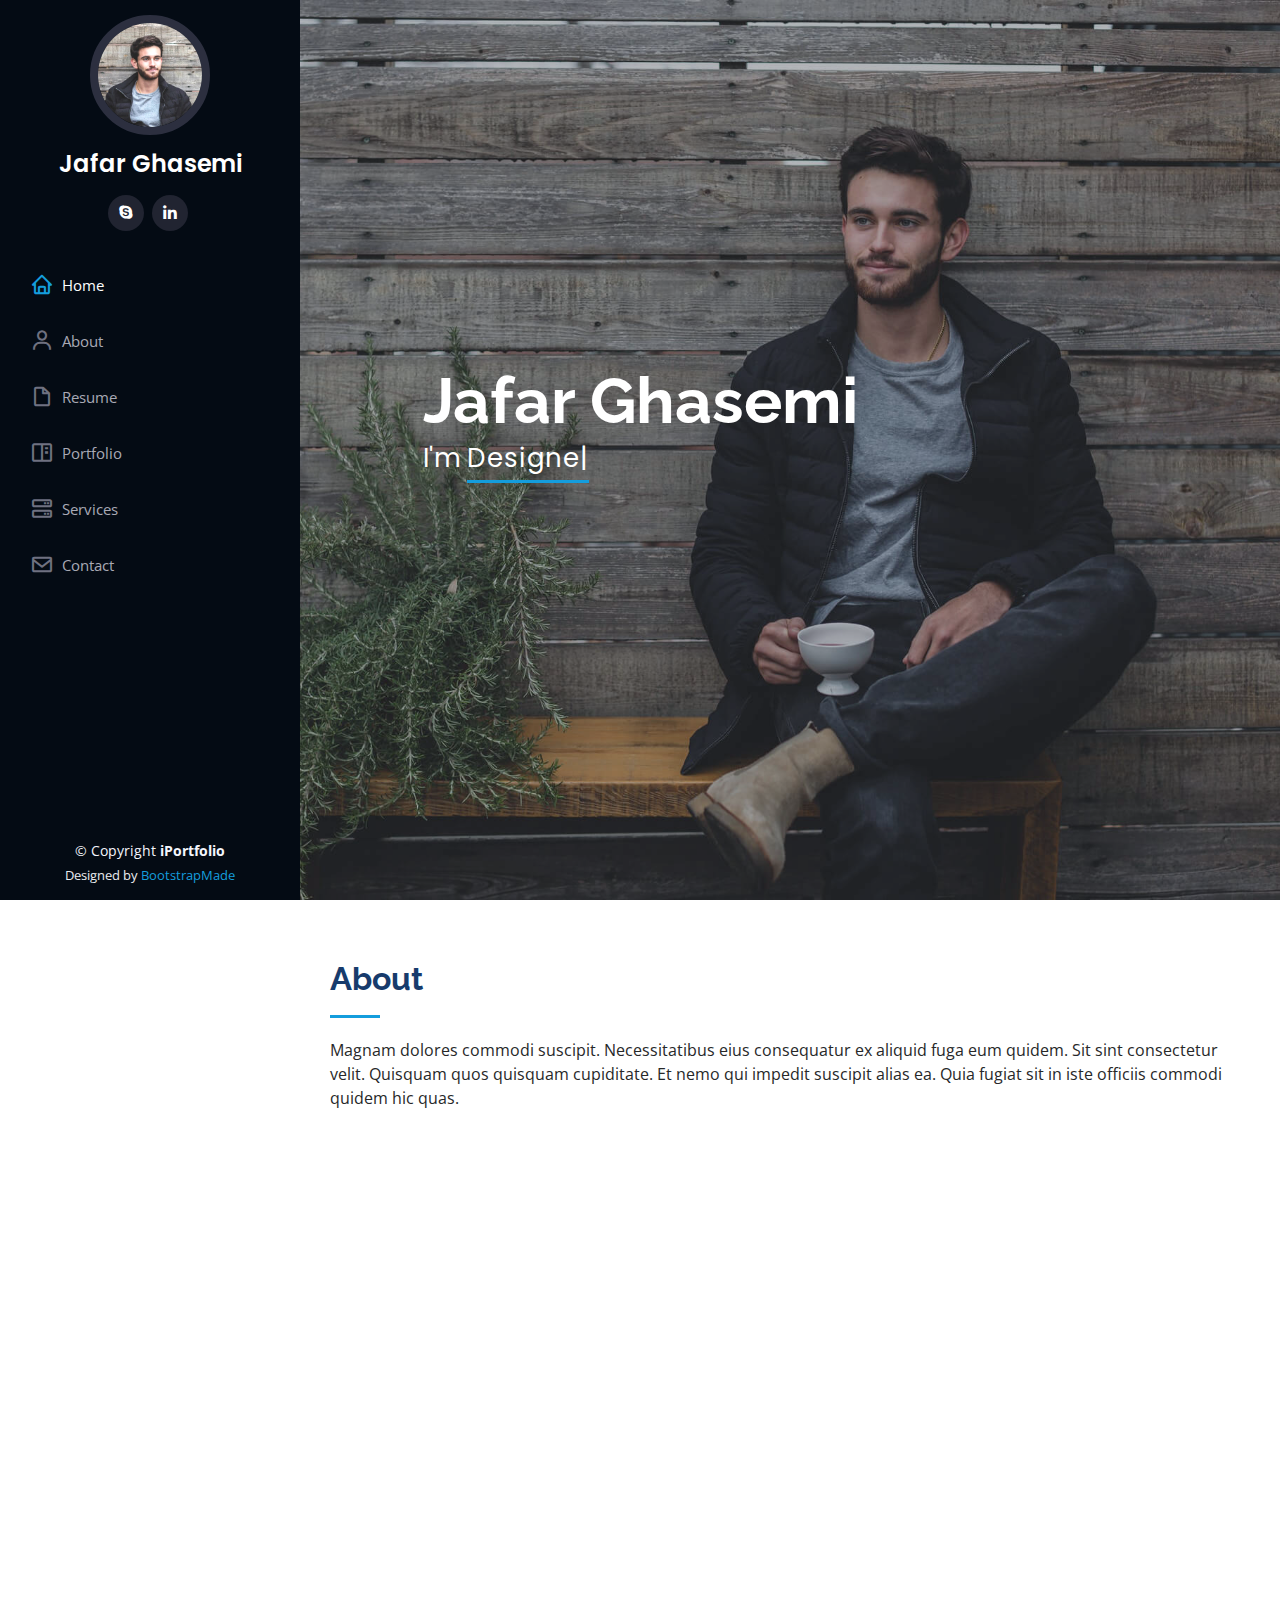
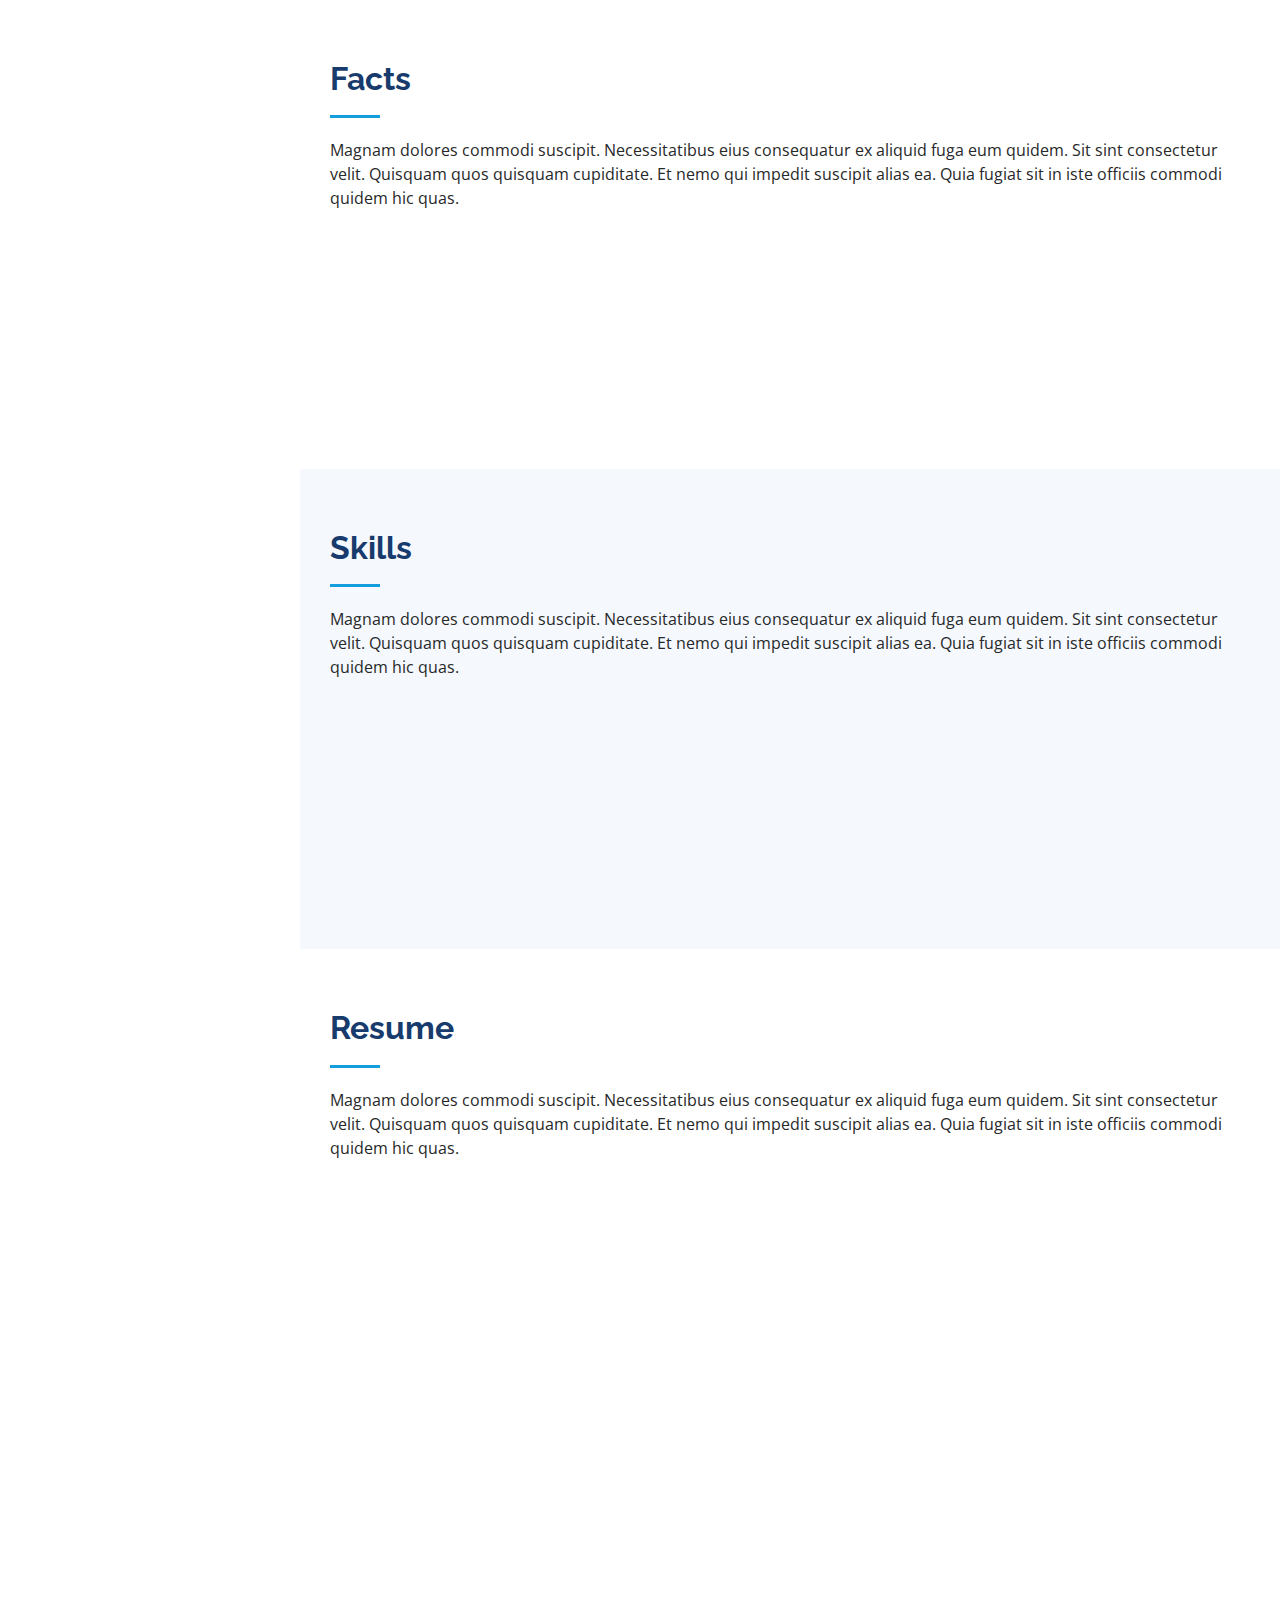
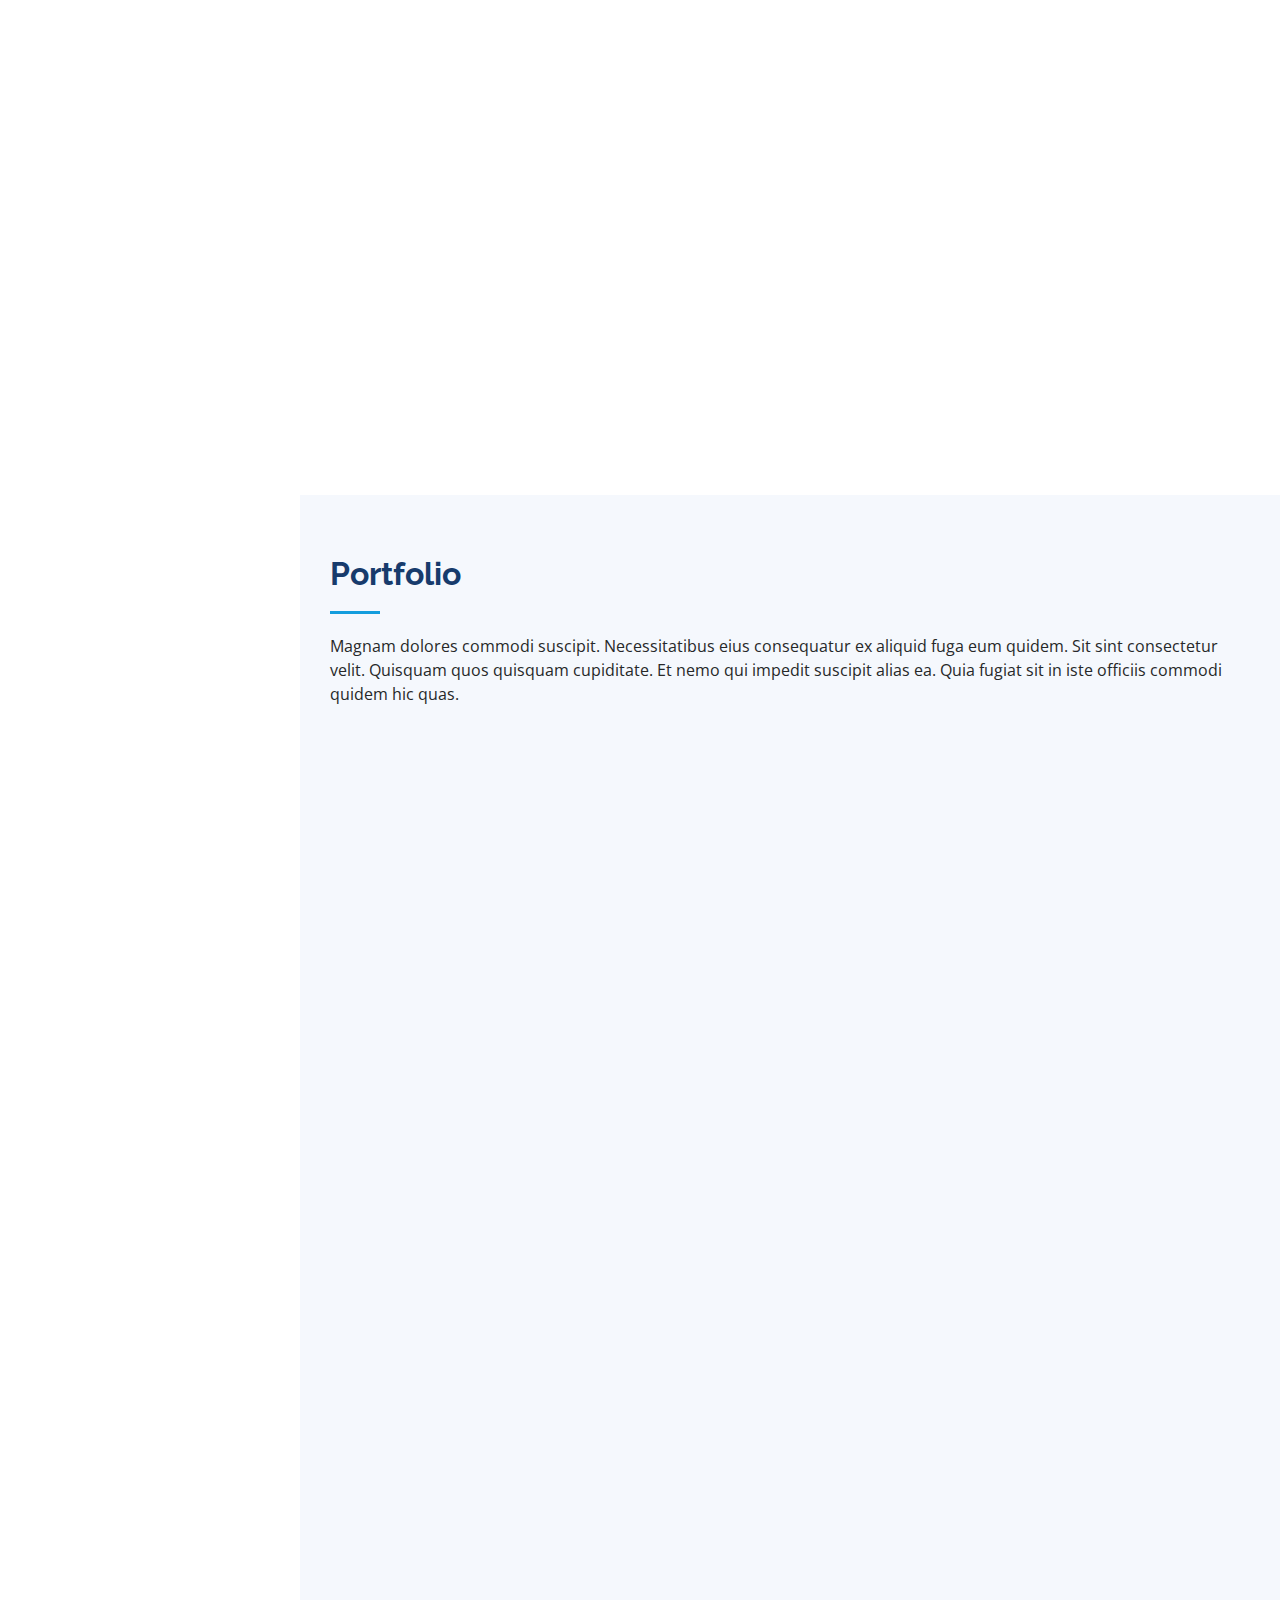
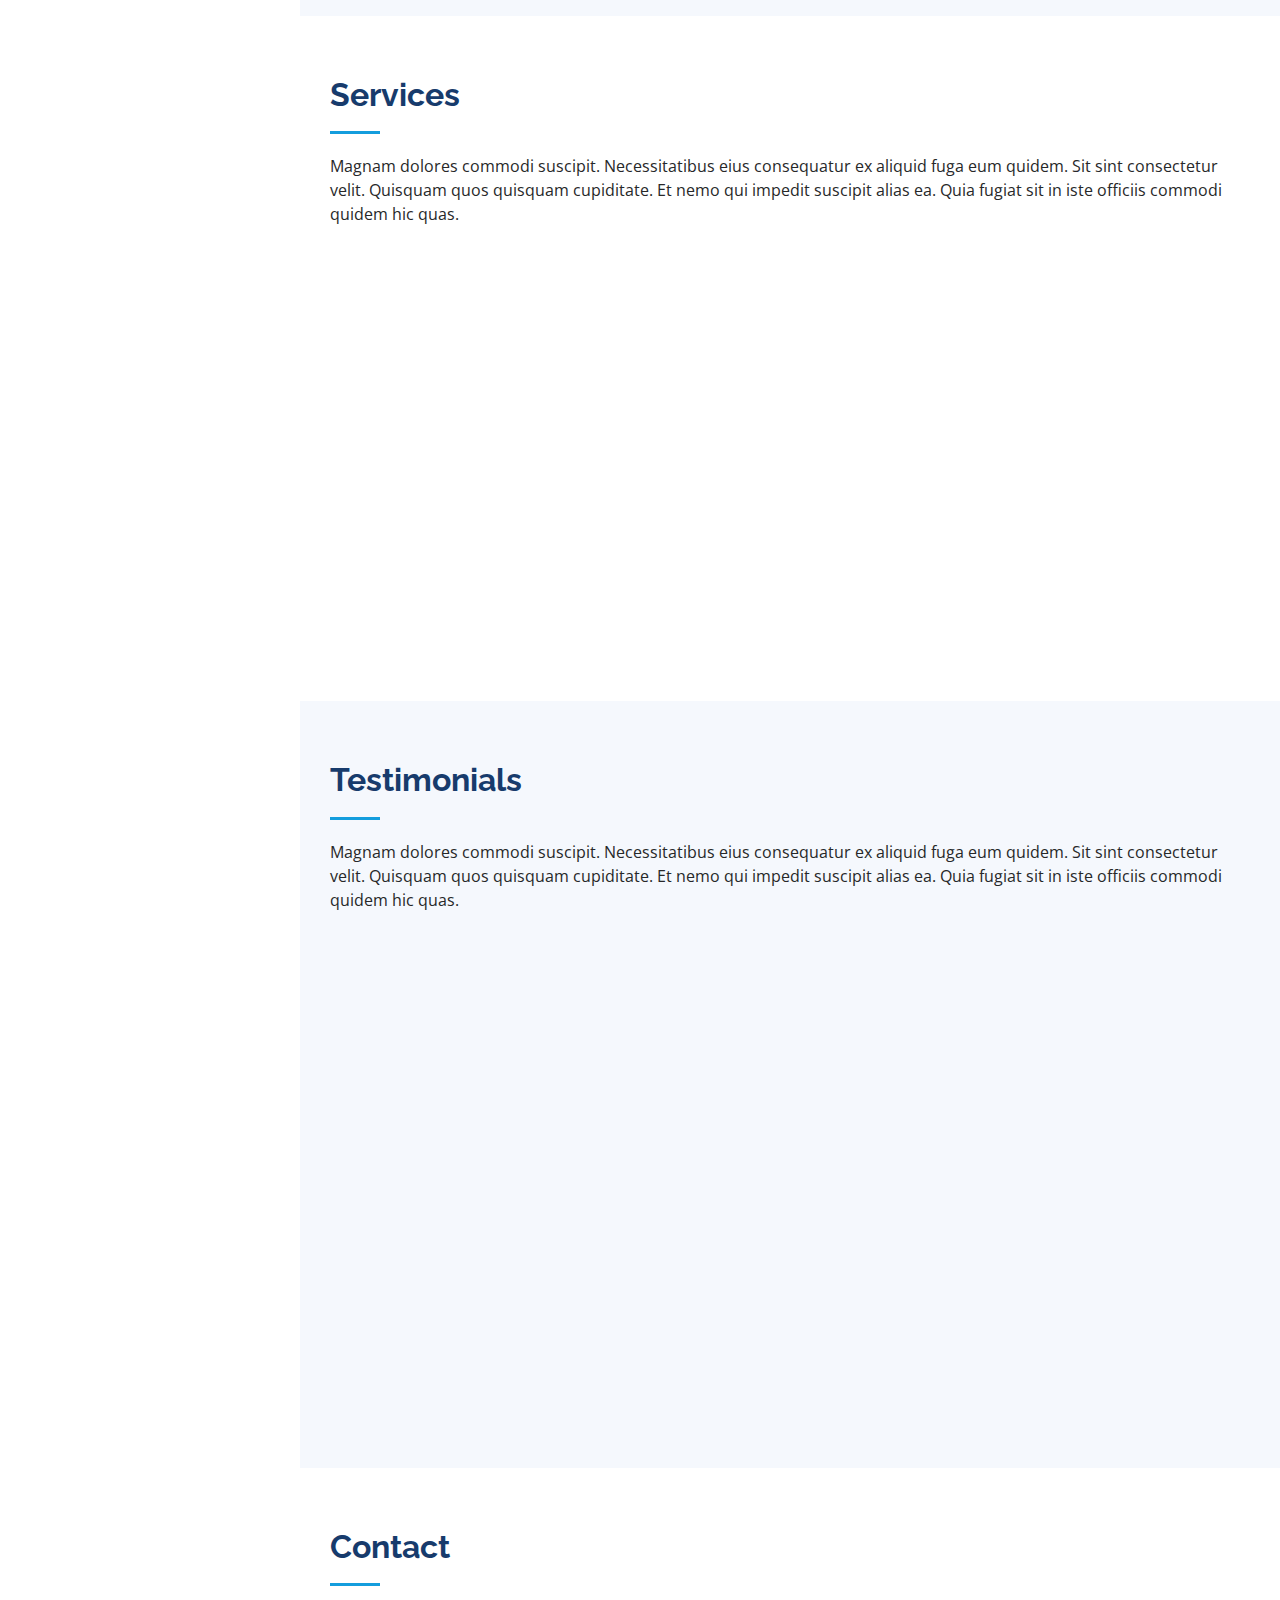
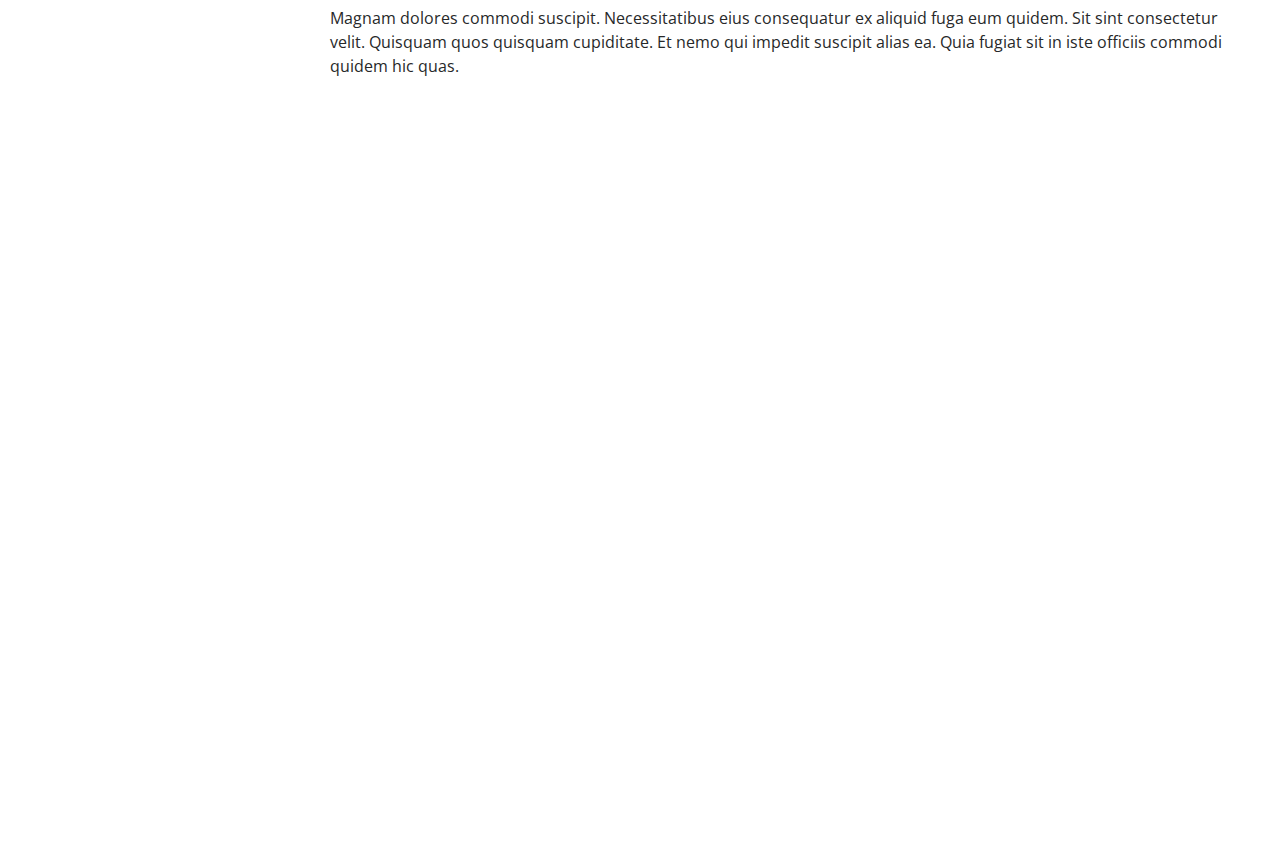
==== index.html @ 6551dae6 "change titles" ====
<!DOCTYPE html>
<html lang="en">

<head>
  <meta charset="utf-8">
  <meta content="width=device-width, initial-scale=1.0" name="viewport">

  <title>Jafar Ghasemi</title>
  <meta content="" name="description">
  <meta content="" name="keywords">

  <!-- Favicons -->
  <link href="assets/img/favicon.png" rel="icon">
  <link href="assets/img/apple-touch-icon.png" rel="apple-touch-icon">

  <!-- Google Fonts -->
  <link href="https://fonts.googleapis.com/css?family=Open+Sans:300,300i,400,400i,600,600i,700,700i|Raleway:300,300i,400,400i,500,500i,600,600i,700,700i|Poppins:300,300i,400,400i,500,500i,600,600i,700,700i" rel="stylesheet">

  <!-- Vendor CSS Files -->
  <link href="assets/vendor/aos/aos.css" rel="stylesheet">
  <link href="assets/vendor/bootstrap/css/bootstrap.min.css" rel="stylesheet">
  <link href="assets/vendor/bootstrap-icons/bootstrap-icons.css" rel="stylesheet">
  <link href="assets/vendor/boxicons/css/boxicons.min.css" rel="stylesheet">
  <link href="assets/vendor/glightbox/css/glightbox.min.css" rel="stylesheet">
  <link href="assets/vendor/swiper/swiper-bundle.min.css" rel="stylesheet">

  <!-- Template Main CSS File -->
  <link href="assets/css/style.css" rel="stylesheet">

  <!-- =======================================================
  * Template Name: iPortfolio
  * Updated: Jul 27 2023 with Bootstrap v5.3.1
  * Template URL: https://bootstrapmade.com/iportfolio-bootstrap-portfolio-websites-template/
  * Author: BootstrapMade.com
  * License: https://bootstrapmade.com/license/
  ======================================================== -->
</head>

<body>

  <!-- ======= Mobile nav toggle button ======= -->
  <i class="bi bi-list mobile-nav-toggle d-xl-none"></i>

  <!-- ======= Header ======= -->
  <header id="header">
    <div class="d-flex flex-column">

      <div class="profile">
        <img src="assets/img/profile-img.jpg" alt="" class="img-fluid rounded-circle">
        <h1 class="text-light"><a href="index.html">Jafar Ghasemi</a></h1>
        <div class="social-links mt-3 text-center">
          <!-- <a href="#" class="twitter"><i class="bx bxl-twitter"></i></a>
          <a href="#" class="facebook"><i class="bx bxl-facebook"></i></a>
          <a href="#" class="instagram"><i class="bx bxl-instagram"></i></a> -->
          <a href="#" class="google-plus"><i class="bx bxl-skype"></i></a>
          <a href="https://www.linkedin.com/in/jafar-ghasemi-ir/" class="linkedin"><i class="bx bxl-linkedin"></i></a>
        </div>
      </div>

      <nav id="navbar" class="nav-menu navbar">
        <ul>
          <li><a href="#hero" class="nav-link scrollto active"><i class="bx bx-home"></i> <span>Home</span></a></li>
          <li><a href="#about" class="nav-link scrollto"><i class="bx bx-user"></i> <span>About</span></a></li>
          <li><a href="#resume" class="nav-link scrollto"><i class="bx bx-file-blank"></i> <span>Resume</span></a></li>
          <li><a href="#portfolio" class="nav-link scrollto"><i class="bx bx-book-content"></i> <span>Portfolio</span></a></li>
          <li><a href="#services" class="nav-link scrollto"><i class="bx bx-server"></i> <span>Services</span></a></li>
          <li><a href="#contact" class="nav-link scrollto"><i class="bx bx-envelope"></i> <span>Contact</span></a></li>
        </ul>
      </nav><!-- .nav-menu -->
    </div>
  </header><!-- End Header -->

  <!-- ======= Hero Section ======= -->
  <section id="hero" class="d-flex flex-column justify-content-center align-items-center">
    <div class="hero-container" data-aos="fade-in">
      <h1>Jafar Ghasemi</h1>
      <p>I'm <span class="typed" data-typed-items="Designer, Developer, Freelancer, Photographer"></span></p>
    </div>
  </section><!-- End Hero -->

  <main id="main">

    <!-- ======= About Section ======= -->
    <section id="about" class="about">
      <div class="container">

        <div class="section-title">
          <h2>About</h2>
          <p>Magnam dolores commodi suscipit. Necessitatibus eius consequatur ex aliquid fuga eum quidem. Sit sint consectetur velit. Quisquam quos quisquam cupiditate. Et nemo qui impedit suscipit alias ea. Quia fugiat sit in iste officiis commodi quidem hic quas.</p>
        </div>

        <div class="row">
          <div class="col-lg-4" data-aos="fade-right">
            <img src="assets/img/profile-img.jpg" class="img-fluid" alt="">
          </div>
          <div class="col-lg-8 pt-4 pt-lg-0 content" data-aos="fade-left">
            <h3>UI/UX Designer &amp; Web Developer.</h3>
            <p class="fst-italic">
              Lorem ipsum dolor sit amet, consectetur adipiscing elit, sed do eiusmod tempor incididunt ut labore et dolore
              magna aliqua.
            </p>
            <div class="row">
              <div class="col-lg-6">
                <ul>
                  <li><i class="bi bi-chevron-right"></i> <strong>Birthday:</strong> <span>1 May 1995</span></li>
                  <li><i class="bi bi-chevron-right"></i> <strong>Website:</strong> <span>www.example.com</span></li>
                  <li><i class="bi bi-chevron-right"></i> <strong>Phone:</strong> <span>+123 456 7890</span></li>
                  <li><i class="bi bi-chevron-right"></i> <strong>City:</strong> <span>New York, USA</span></li>
                </ul>
              </div>
              <div class="col-lg-6">
                <ul>
                  <li><i class="bi bi-chevron-right"></i> <strong>Age:</strong> <span>30</span></li>
                  <li><i class="bi bi-chevron-right"></i> <strong>Degree:</strong> <span>Master</span></li>
                  <li><i class="bi bi-chevron-right"></i> <strong>PhEmailone:</strong> <span>email@example.com</span></li>
                  <li><i class="bi bi-chevron-right"></i> <strong>Freelance:</strong> <span>Available</span></li>
                </ul>
              </div>
            </div>
            <p>
              Officiis eligendi itaque labore et dolorum mollitia officiis optio vero. Quisquam sunt adipisci omnis et ut. Nulla accusantium dolor incidunt officia tempore. Et eius omnis.
              Cupiditate ut dicta maxime officiis quidem quia. Sed et consectetur qui quia repellendus itaque neque. Aliquid amet quidem ut quaerat cupiditate. Ab et eum qui repellendus omnis culpa magni laudantium dolores.
            </p>
          </div>
        </div>

      </div>
    </section><!-- End About Section -->

    <!-- ======= Facts Section ======= -->
    <section id="facts" class="facts">
      <div class="container">

        <div class="section-title">
          <h2>Facts</h2>
          <p>Magnam dolores commodi suscipit. Necessitatibus eius consequatur ex aliquid fuga eum quidem. Sit sint consectetur velit. Quisquam quos quisquam cupiditate. Et nemo qui impedit suscipit alias ea. Quia fugiat sit in iste officiis commodi quidem hic quas.</p>
        </div>

        <div class="row no-gutters">

          <div class="col-lg-3 col-md-6 d-md-flex align-items-md-stretch" data-aos="fade-up">
            <div class="count-box">
              <i class="bi bi-emoji-smile"></i>
              <span data-purecounter-start="0" data-purecounter-end="232" data-purecounter-duration="1" class="purecounter"></span>
              <p><strong>Happy Clients</strong> consequuntur quae</p>
            </div>
          </div>

          <div class="col-lg-3 col-md-6 d-md-flex align-items-md-stretch" data-aos="fade-up" data-aos-delay="100">
            <div class="count-box">
              <i class="bi bi-journal-richtext"></i>
              <span data-purecounter-start="0" data-purecounter-end="521" data-purecounter-duration="1" class="purecounter"></span>
              <p><strong>Projects</strong> adipisci atque cum quia aut</p>
            </div>
          </div>

          <div class="col-lg-3 col-md-6 d-md-flex align-items-md-stretch" data-aos="fade-up" data-aos-delay="200">
            <div class="count-box">
              <i class="bi bi-headset"></i>
              <span data-purecounter-start="0" data-purecounter-end="1453" data-purecounter-duration="1" class="purecounter"></span>
              <p><strong>Hours Of Support</strong> aut commodi quaerat</p>
            </div>
          </div>

          <div class="col-lg-3 col-md-6 d-md-flex align-items-md-stretch" data-aos="fade-up" data-aos-delay="300">
            <div class="count-box">
              <i class="bi bi-people"></i>
              <span data-purecounter-start="0" data-purecounter-end="32" data-purecounter-duration="1" class="purecounter"></span>
              <p><strong>Hard Workers</strong> rerum asperiores dolor</p>
            </div>
          </div>

        </div>

      </div>
    </section><!-- End Facts Section -->

    <!-- ======= Skills Section ======= -->
    <section id="skills" class="skills section-bg">
      <div class="container">

        <div class="section-title">
          <h2>Skills</h2>
          <p>Magnam dolores commodi suscipit. Necessitatibus eius consequatur ex aliquid fuga eum quidem. Sit sint consectetur velit. Quisquam quos quisquam cupiditate. Et nemo qui impedit suscipit alias ea. Quia fugiat sit in iste officiis commodi quidem hic quas.</p>
        </div>

        <div class="row skills-content">

          <div class="col-lg-6" data-aos="fade-up">

            <div class="progress">
              <span class="skill">HTML <i class="val">100%</i></span>
              <div class="progress-bar-wrap">
                <div class="progress-bar" role="progressbar" aria-valuenow="100" aria-valuemin="0" aria-valuemax="100"></div>
              </div>
            </div>

            <div class="progress">
              <span class="skill">CSS <i class="val">90%</i></span>
              <div class="progress-bar-wrap">
                <div class="progress-bar" role="progressbar" aria-valuenow="90" aria-valuemin="0" aria-valuemax="100"></div>
              </div>
            </div>

            <div class="progress">
              <span class="skill">JavaScript <i class="val">75%</i></span>
              <div class="progress-bar-wrap">
                <div class="progress-bar" role="progressbar" aria-valuenow="75" aria-valuemin="0" aria-valuemax="100"></div>
              </div>
            </div>

          </div>

          <div class="col-lg-6" data-aos="fade-up" data-aos-delay="100">

            <div class="progress">
              <span class="skill">PHP <i class="val">80%</i></span>
              <div class="progress-bar-wrap">
                <div class="progress-bar" role="progressbar" aria-valuenow="80" aria-valuemin="0" aria-valuemax="100"></div>
              </div>
            </div>

            <div class="progress">
              <span class="skill">WordPress/CMS <i class="val">90%</i></span>
              <div class="progress-bar-wrap">
                <div class="progress-bar" role="progressbar" aria-valuenow="90" aria-valuemin="0" aria-valuemax="100"></div>
              </div>
            </div>

            <div class="progress">
              <span class="skill">Photoshop <i class="val">55%</i></span>
              <div class="progress-bar-wrap">
                <div class="progress-bar" role="progressbar" aria-valuenow="55" aria-valuemin="0" aria-valuemax="100"></div>
              </div>
            </div>

          </div>

        </div>

      </div>
    </section><!-- End Skills Section -->

    <!-- ======= Resume Section ======= -->
    <section id="resume" class="resume">
      <div class="container">

        <div class="section-title">
          <h2>Resume</h2>
          <p>Magnam dolores commodi suscipit. Necessitatibus eius consequatur ex aliquid fuga eum quidem. Sit sint consectetur velit. Quisquam quos quisquam cupiditate. Et nemo qui impedit suscipit alias ea. Quia fugiat sit in iste officiis commodi quidem hic quas.</p>
        </div>

        <div class="row">
          <div class="col-lg-6" data-aos="fade-up">
            <h3 class="resume-title">Sumary</h3>
            <div class="resume-item pb-0">
              <h4>Jafar Ghasemi</h4>
              <p><em>Innovative and deadline-driven Graphic Designer with 3+ years of experience designing and developing user-centered digital/print marketing material from initial concept to final, polished deliverable.</em></p>
              <ul>
                <li>Portland par 127,Orlando, FL</li>
                <li>(123) 456-7891</li>
                <li>alice.barkley@example.com</li>
              </ul>
            </div>

            <h3 class="resume-title">Education</h3>
            <div class="resume-item">
              <h4>Master of Fine Arts &amp; Graphic Design</h4>
              <h5>2015 - 2016</h5>
              <p><em>Rochester Institute of Technology, Rochester, NY</em></p>
              <p>Qui deserunt veniam. Et sed aliquam labore tempore sed quisquam iusto autem sit. Ea vero voluptatum qui ut dignissimos deleniti nerada porti sand markend</p>
            </div>
            <div class="resume-item">
              <h4>Bachelor of Fine Arts &amp; Graphic Design</h4>
              <h5>2010 - 2014</h5>
              <p><em>Rochester Institute of Technology, Rochester, NY</em></p>
              <p>Quia nobis sequi est occaecati aut. Repudiandae et iusto quae reiciendis et quis Eius vel ratione eius unde vitae rerum voluptates asperiores voluptatem Earum molestiae consequatur neque etlon sader mart dila</p>
            </div>
          </div>
          <div class="col-lg-6" data-aos="fade-up" data-aos-delay="100">
            <h3 class="resume-title">Professional Experience</h3>
            <div class="resume-item">
              <h4>Senior graphic design specialist</h4>
              <h5>2019 - Present</h5>
              <p><em>Experion, New York, NY </em></p>
              <ul>
                <li>Lead in the design, development, and implementation of the graphic, layout, and production communication materials</li>
                <li>Delegate tasks to the 7 members of the design team and provide counsel on all aspects of the project. </li>
                <li>Supervise the assessment of all graphic materials in order to ensure quality and accuracy of the design</li>
                <li>Oversee the efficient use of production project budgets ranging from $2,000 - $25,000</li>
              </ul>
            </div>
            <div class="resume-item">
              <h4>Graphic design specialist</h4>
              <h5>2017 - 2018</h5>
              <p><em>Stepping Stone Advertising, New York, NY</em></p>
              <ul>
                <li>Developed numerous marketing programs (logos, brochures,infographics, presentations, and advertisements).</li>
                <li>Managed up to 5 projects or tasks at a given time while under pressure</li>
                <li>Recommended and consulted with clients on the most appropriate graphic design</li>
                <li>Created 4+ design presentations and proposals a month for clients and account managers</li>
              </ul>
            </div>
          </div>
        </div>

      </div>
    </section><!-- End Resume Section -->

    <!-- ======= Portfolio Section ======= -->
    <section id="portfolio" class="portfolio section-bg">
      <div class="container">

        <div class="section-title">
          <h2>Portfolio</h2>
          <p>Magnam dolores commodi suscipit. Necessitatibus eius consequatur ex aliquid fuga eum quidem. Sit sint consectetur velit. Quisquam quos quisquam cupiditate. Et nemo qui impedit suscipit alias ea. Quia fugiat sit in iste officiis commodi quidem hic quas.</p>
        </div>

        <div class="row" data-aos="fade-up">
          <div class="col-lg-12 d-flex justify-content-center">
            <ul id="portfolio-flters">
              <li data-filter="*" class="filter-active">All</li>
              <li data-filter=".filter-app">App</li>
              <li data-filter=".filter-card">Card</li>
              <li data-filter=".filter-web">Web</li>
            </ul>
          </div>
        </div>

        <div class="row portfolio-container" data-aos="fade-up" data-aos-delay="100">

          <div class="col-lg-4 col-md-6 portfolio-item filter-app">
            <div class="portfolio-wrap">
              <img src="assets/img/portfolio/portfolio-1.jpg" class="img-fluid" alt="">
              <div class="portfolio-links">
                <a href="assets/img/portfolio/portfolio-1.jpg" data-gallery="portfolioGallery" class="portfolio-lightbox" title="App 1"><i class="bx bx-plus"></i></a>
                <a href="portfolio-details.html" title="More Details"><i class="bx bx-link"></i></a>
              </div>
            </div>
          </div>

          <div class="col-lg-4 col-md-6 portfolio-item filter-web">
            <div class="portfolio-wrap">
              <img src="assets/img/portfolio/portfolio-2.jpg" class="img-fluid" alt="">
              <div class="portfolio-links">
                <a href="assets/img/portfolio/portfolio-2.jpg" data-gallery="portfolioGallery" class="portfolio-lightbox" title="Web 3"><i class="bx bx-plus"></i></a>
                <a href="portfolio-details.html" title="More Details"><i class="bx bx-link"></i></a>
              </div>
            </div>
          </div>

          <div class="col-lg-4 col-md-6 portfolio-item filter-app">
            <div class="portfolio-wrap">
              <img src="assets/img/portfolio/portfolio-3.jpg" class="img-fluid" alt="">
              <div class="portfolio-links">
                <a href="assets/img/portfolio/portfolio-3.jpg" data-gallery="portfolioGallery" class="portfolio-lightbox" title="App 2"><i class="bx bx-plus"></i></a>
                <a href="portfolio-details.html" title="More Details"><i class="bx bx-link"></i></a>
              </div>
            </div>
          </div>

          <div class="col-lg-4 col-md-6 portfolio-item filter-card">
            <div class="portfolio-wrap">
              <img src="assets/img/portfolio/portfolio-4.jpg" class="img-fluid" alt="">
              <div class="portfolio-links">
                <a href="assets/img/portfolio/portfolio-4.jpg" data-gallery="portfolioGallery" class="portfolio-lightbox" title="Card 2"><i class="bx bx-plus"></i></a>
                <a href="portfolio-details.html" title="More Details"><i class="bx bx-link"></i></a>
              </div>
            </div>
          </div>

          <div class="col-lg-4 col-md-6 portfolio-item filter-web">
            <div class="portfolio-wrap">
              <img src="assets/img/portfolio/portfolio-5.jpg" class="img-fluid" alt="">
              <div class="portfolio-links">
                <a href="assets/img/portfolio/portfolio-5.jpg" data-gallery="portfolioGallery" class="portfolio-lightbox" title="Web 2"><i class="bx bx-plus"></i></a>
                <a href="portfolio-details.html" title="More Details"><i class="bx bx-link"></i></a>
              </div>
            </div>
          </div>

          <div class="col-lg-4 col-md-6 portfolio-item filter-app">
            <div class="portfolio-wrap">
              <img src="assets/img/portfolio/portfolio-6.jpg" class="img-fluid" alt="">
              <div class="portfolio-links">
                <a href="assets/img/portfolio/portfolio-6.jpg" data-gallery="portfolioGallery" class="portfolio-lightbox" title="App 3"><i class="bx bx-plus"></i></a>
                <a href="portfolio-details.html" title="More Details"><i class="bx bx-link"></i></a>
              </div>
            </div>
          </div>

          <div class="col-lg-4 col-md-6 portfolio-item filter-card">
            <div class="portfolio-wrap">
              <img src="assets/img/portfolio/portfolio-7.jpg" class="img-fluid" alt="">
              <div class="portfolio-links">
                <a href="assets/img/portfolio/portfolio-7.jpg" data-gallery="portfolioGallery" class="portfolio-lightbox" title="Card 1"><i class="bx bx-plus"></i></a>
                <a href="portfolio-details.html" title="More Details"><i class="bx bx-link"></i></a>
              </div>
            </div>
          </div>

          <div class="col-lg-4 col-md-6 portfolio-item filter-card">
            <div class="portfolio-wrap">
              <img src="assets/img/portfolio/portfolio-8.jpg" class="img-fluid" alt="">
              <div class="portfolio-links">
                <a href="assets/img/portfolio/portfolio-8.jpg" data-gallery="portfolioGallery" class="portfolio-lightbox" title="Card 3"><i class="bx bx-plus"></i></a>
                <a href="portfolio-details.html" title="More Details"><i class="bx bx-link"></i></a>
              </div>
            </div>
          </div>

          <div class="col-lg-4 col-md-6 portfolio-item filter-web">
            <div class="portfolio-wrap">
              <img src="assets/img/portfolio/portfolio-9.jpg" class="img-fluid" alt="">
              <div class="portfolio-links">
                <a href="assets/img/portfolio/portfolio-9.jpg" data-gallery="portfolioGallery" class="portfolio-lightbox" title="Web 3"><i class="bx bx-plus"></i></a>
                <a href="portfolio-details.html" title="More Details"><i class="bx bx-link"></i></a>
              </div>
            </div>
          </div>

        </div>

      </div>
    </section><!-- End Portfolio Section -->

    <!-- ======= Services Section ======= -->
    <section id="services" class="services">
      <div class="container">

        <div class="section-title">
          <h2>Services</h2>
          <p>Magnam dolores commodi suscipit. Necessitatibus eius consequatur ex aliquid fuga eum quidem. Sit sint consectetur velit. Quisquam quos quisquam cupiditate. Et nemo qui impedit suscipit alias ea. Quia fugiat sit in iste officiis commodi quidem hic quas.</p>
        </div>

        <div class="row">
          <div class="col-lg-4 col-md-6 icon-box" data-aos="fade-up">
            <div class="icon"><i class="bi bi-briefcase"></i></div>
            <h4 class="title"><a href="">Lorem Ipsum</a></h4>
            <p class="description">Voluptatum deleniti atque corrupti quos dolores et quas molestias excepturi sint occaecati cupiditate non provident</p>
          </div>
          <div class="col-lg-4 col-md-6 icon-box" data-aos="fade-up" data-aos-delay="100">
            <div class="icon"><i class="bi bi-card-checklist"></i></div>
            <h4 class="title"><a href="">Dolor Sitema</a></h4>
            <p class="description">Minim veniam, quis nostrud exercitation ullamco laboris nisi ut aliquip ex ea commodo consequat tarad limino ata</p>
          </div>
          <div class="col-lg-4 col-md-6 icon-box" data-aos="fade-up" data-aos-delay="200">
            <div class="icon"><i class="bi bi-bar-chart"></i></div>
            <h4 class="title"><a href="">Sed ut perspiciatis</a></h4>
            <p class="description">Duis aute irure dolor in reprehenderit in voluptate velit esse cillum dolore eu fugiat nulla pariatur</p>
          </div>
          <div class="col-lg-4 col-md-6 icon-box" data-aos="fade-up" data-aos-delay="300">
            <div class="icon"><i class="bi bi-binoculars"></i></div>
            <h4 class="title"><a href="">Magni Dolores</a></h4>
            <p class="description">Excepteur sint occaecat cupidatat non proident, sunt in culpa qui officia deserunt mollit anim id est laborum</p>
          </div>
          <div class="col-lg-4 col-md-6 icon-box" data-aos="fade-up" data-aos-delay="400">
            <div class="icon"><i class="bi bi-brightness-high"></i></div>
            <h4 class="title"><a href="">Nemo Enim</a></h4>
            <p class="description">At vero eos et accusamus et iusto odio dignissimos ducimus qui blanditiis praesentium voluptatum deleniti atque</p>
          </div>
          <div class="col-lg-4 col-md-6 icon-box" data-aos="fade-up" data-aos-delay="500">
            <div class="icon"><i class="bi bi-calendar4-week"></i></div>
            <h4 class="title"><a href="">Eiusmod Tempor</a></h4>
            <p class="description">Et harum quidem rerum facilis est et expedita distinctio. Nam libero tempore, cum soluta nobis est eligendi</p>
          </div>
        </div>

      </div>
    </section><!-- End Services Section -->

    <!-- ======= Testimonials Section ======= -->
    <section id="testimonials" class="testimonials section-bg">
      <div class="container">

        <div class="section-title">
          <h2>Testimonials</h2>
          <p>Magnam dolores commodi suscipit. Necessitatibus eius consequatur ex aliquid fuga eum quidem. Sit sint consectetur velit. Quisquam quos quisquam cupiditate. Et nemo qui impedit suscipit alias ea. Quia fugiat sit in iste officiis commodi quidem hic quas.</p>
        </div>

        <div class="testimonials-slider swiper" data-aos="fade-up" data-aos-delay="100">
          <div class="swiper-wrapper">

            <div class="swiper-slide">
              <div class="testimonial-item" data-aos="fade-up">
                <p>
                  <i class="bx bxs-quote-alt-left quote-icon-left"></i>
                  Proin iaculis purus consequat sem cure digni ssim donec porttitora entum suscipit rhoncus. Accusantium quam, ultricies eget id, aliquam eget nibh et. Maecen aliquam, risus at semper.
                  <i class="bx bxs-quote-alt-right quote-icon-right"></i>
                </p>
                <img src="assets/img/testimonials/testimonials-1.jpg" class="testimonial-img" alt="">
                <h3>Saul Goodman</h3>
                <h4>Ceo &amp; Founder</h4>
              </div>
            </div><!-- End testimonial item -->

            <div class="swiper-slide">
              <div class="testimonial-item" data-aos="fade-up" data-aos-delay="100">
                <p>
                  <i class="bx bxs-quote-alt-left quote-icon-left"></i>
                  Export tempor illum tamen malis malis eram quae irure esse labore quem cillum quid cillum eram malis quorum velit fore eram velit sunt aliqua noster fugiat irure amet legam anim culpa.
                  <i class="bx bxs-quote-alt-right quote-icon-right"></i>
                </p>
                <img src="assets/img/testimonials/testimonials-2.jpg" class="testimonial-img" alt="">
                <h3>Sara Wilsson</h3>
                <h4>Designer</h4>
              </div>
            </div><!-- End testimonial item -->

            <div class="swiper-slide">
              <div class="testimonial-item" data-aos="fade-up" data-aos-delay="200">
                <p>
                  <i class="bx bxs-quote-alt-left quote-icon-left"></i>
                  Enim nisi quem export duis labore cillum quae magna enim sint quorum nulla quem veniam duis minim tempor labore quem eram duis noster aute amet eram fore quis sint minim.
                  <i class="bx bxs-quote-alt-right quote-icon-right"></i>
                </p>
                <img src="assets/img/testimonials/testimonials-3.jpg" class="testimonial-img" alt="">
                <h3>Jena Karlis</h3>
                <h4>Store Owner</h4>
              </div>
            </div><!-- End testimonial item -->

            <div class="swiper-slide">
              <div class="testimonial-item" data-aos="fade-up" data-aos-delay="300">
                <p>
                  <i class="bx bxs-quote-alt-left quote-icon-left"></i>
                  Fugiat enim eram quae cillum dolore dolor amet nulla culpa multos export minim fugiat minim velit minim dolor enim duis veniam ipsum anim magna sunt elit fore quem dolore labore illum veniam.
                  <i class="bx bxs-quote-alt-right quote-icon-right"></i>
                </p>
                <img src="assets/img/testimonials/testimonials-4.jpg" class="testimonial-img" alt="">
                <h3>Matt Brandon</h3>
                <h4>Freelancer</h4>
              </div>
            </div><!-- End testimonial item -->

            <div class="swiper-slide">
              <div class="testimonial-item" data-aos="fade-up" data-aos-delay="400">
                <p>
                  <i class="bx bxs-quote-alt-left quote-icon-left"></i>
                  Quis quorum aliqua sint quem legam fore sunt eram irure aliqua veniam tempor noster veniam enim culpa labore duis sunt culpa nulla illum cillum fugiat legam esse veniam culpa fore nisi cillum quid.
                  <i class="bx bxs-quote-alt-right quote-icon-right"></i>
                </p>
                <img src="assets/img/testimonials/testimonials-5.jpg" class="testimonial-img" alt="">
                <h3>John Larson</h3>
                <h4>Entrepreneur</h4>
              </div>
            </div><!-- End testimonial item -->

          </div>
          <div class="swiper-pagination"></div>
        </div>

      </div>
    </section><!-- End Testimonials Section -->

    <!-- ======= Contact Section ======= -->
    <section id="contact" class="contact">
      <div class="container">

        <div class="section-title">
          <h2>Contact</h2>
          <p>Magnam dolores commodi suscipit. Necessitatibus eius consequatur ex aliquid fuga eum quidem. Sit sint consectetur velit. Quisquam quos quisquam cupiditate. Et nemo qui impedit suscipit alias ea. Quia fugiat sit in iste officiis commodi quidem hic quas.</p>
        </div>

        <div class="row" data-aos="fade-in">

          <div class="col-lg-5 d-flex align-items-stretch">
            <div class="info">
              <div class="address">
                <i class="bi bi-geo-alt"></i>
                <h4>Location:</h4>
                <p>A108 Adam Street, New York, NY 535022</p>
              </div>

              <div class="email">
                <i class="bi bi-envelope"></i>
                <h4>Email:</h4>
                <p>info@example.com</p>
              </div>

              <div class="phone">
                <i class="bi bi-phone"></i>
                <h4>Call:</h4>
                <p>+1 5589 55488 55s</p>
              </div>

              <iframe src="https://www.google.com/maps/embed?pb=!1m14!1m8!1m3!1d12097.433213460943!2d-74.0062269!3d40.7101282!3m2!1i1024!2i768!4f13.1!3m3!1m2!1s0x0%3A0xb89d1fe6bc499443!2sDowntown+Conference+Center!5e0!3m2!1smk!2sbg!4v1539943755621" frameborder="0" style="border:0; width: 100%; height: 290px;" allowfullscreen></iframe>
            </div>

          </div>

          <div class="col-lg-7 mt-5 mt-lg-0 d-flex align-items-stretch">
            <form action="forms/contact.php" method="post" role="form" class="php-email-form">
              <div class="row">
                <div class="form-group col-md-6">
                  <label for="name">Your Name</label>
                  <input type="text" name="name" class="form-control" id="name" required>
                </div>
                <div class="form-group col-md-6">
                  <label for="name">Your Email</label>
                  <input type="email" class="form-control" name="email" id="email" required>
                </div>
              </div>
              <div class="form-group">
                <label for="name">Subject</label>
                <input type="text" class="form-control" name="subject" id="subject" required>
              </div>
              <div class="form-group">
                <label for="name">Message</label>
                <textarea class="form-control" name="message" rows="10" required></textarea>
              </div>
              <div class="my-3">
                <div class="loading">Loading</div>
                <div class="error-message"></div>
                <div class="sent-message">Your message has been sent. Thank you!</div>
              </div>
              <div class="text-center"><button type="submit">Send Message</button></div>
            </form>
          </div>

        </div>

      </div>
    </section><!-- End Contact Section -->

  </main><!-- End #main -->

  <!-- ======= Footer ======= -->
  <footer id="footer">
    <div class="container">
      <div class="copyright">
        &copy; Copyright <strong><span>iPortfolio</span></strong>
      </div>
      <div class="credits">
        <!-- All the links in the footer should remain intact. -->
        <!-- You can delete the links only if you purchased the pro version. -->
        <!-- Licensing information: https://bootstrapmade.com/license/ -->
        <!-- Purchase the pro version with working PHP/AJAX contact form: https://bootstrapmade.com/iportfolio-bootstrap-portfolio-websites-template/ -->
        Designed by <a href="https://bootstrapmade.com/">BootstrapMade</a>
      </div>
    </div>
  </footer><!-- End  Footer -->

  <a href="#" class="back-to-top d-flex align-items-center justify-content-center"><i class="bi bi-arrow-up-short"></i></a>

  <!-- Vendor JS Files -->
  <script src="assets/vendor/purecounter/purecounter_vanilla.js"></script>
  <script src="assets/vendor/aos/aos.js"></script>
  <script src="assets/vendor/bootstrap/js/bootstrap.bundle.min.js"></script>
  <script src="assets/vendor/glightbox/js/glightbox.min.js"></script>
  <script src="assets/vendor/isotope-layout/isotope.pkgd.min.js"></script>
  <script src="assets/vendor/swiper/swiper-bundle.min.js"></script>
  <script src="assets/vendor/typed.js/typed.umd.js"></script>
  <script src="assets/vendor/waypoints/noframework.waypoints.js"></script>
  <script src="assets/vendor/php-email-form/validate.js"></script>

  <!-- Template Main JS File -->
  <script src="assets/js/main.js"></script>

</body>

</html>
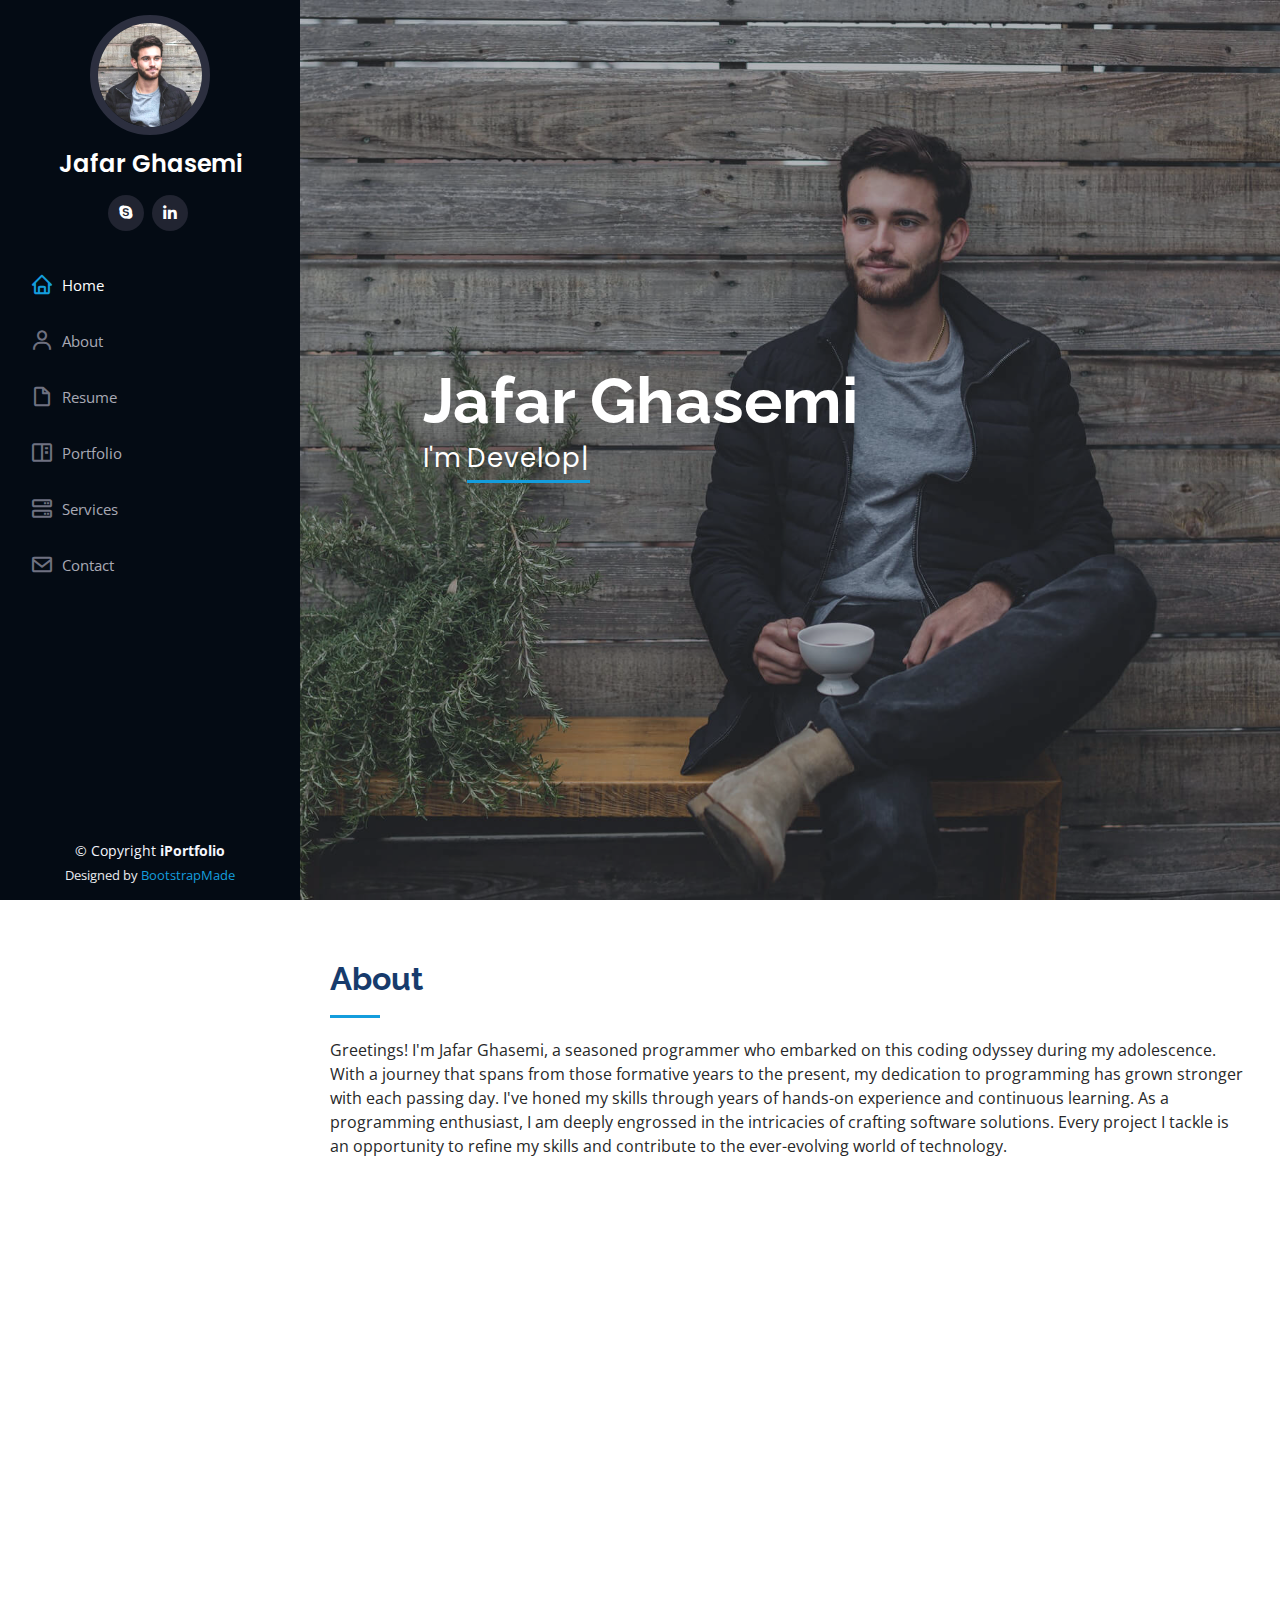
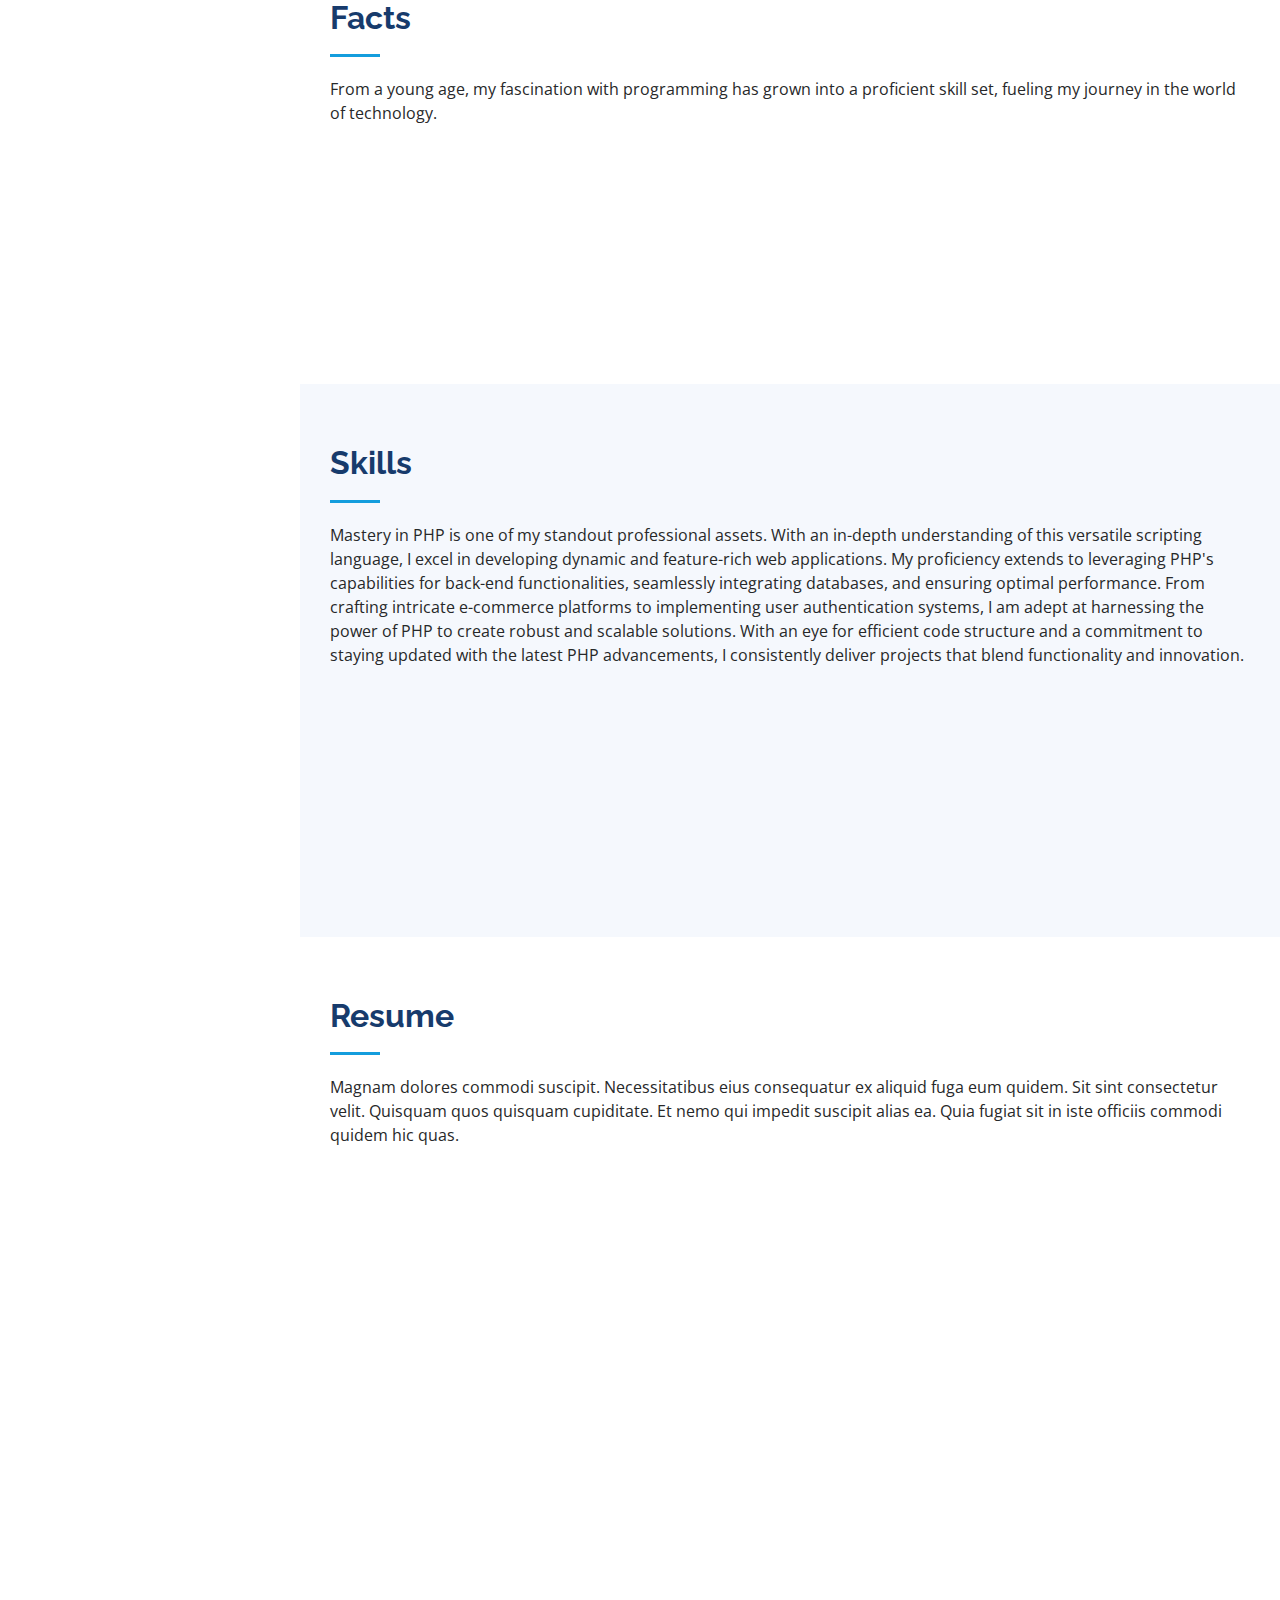
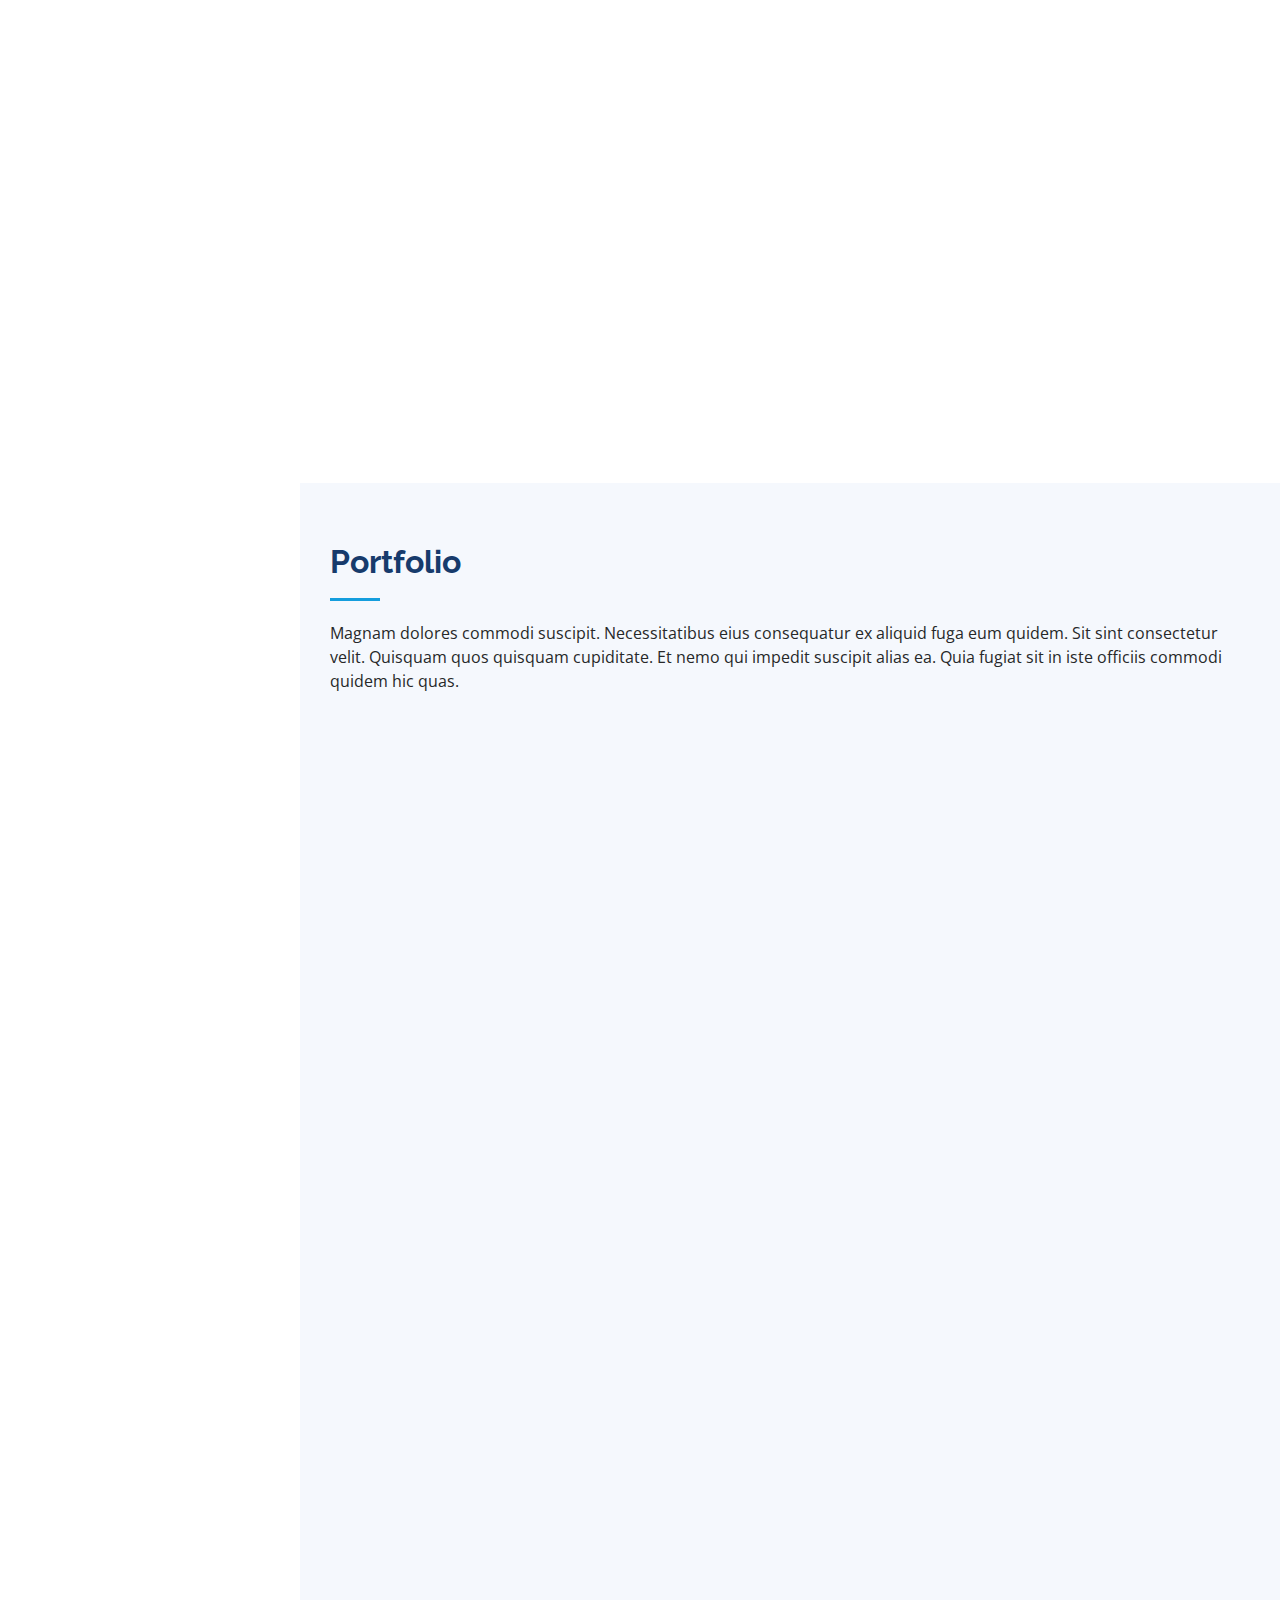
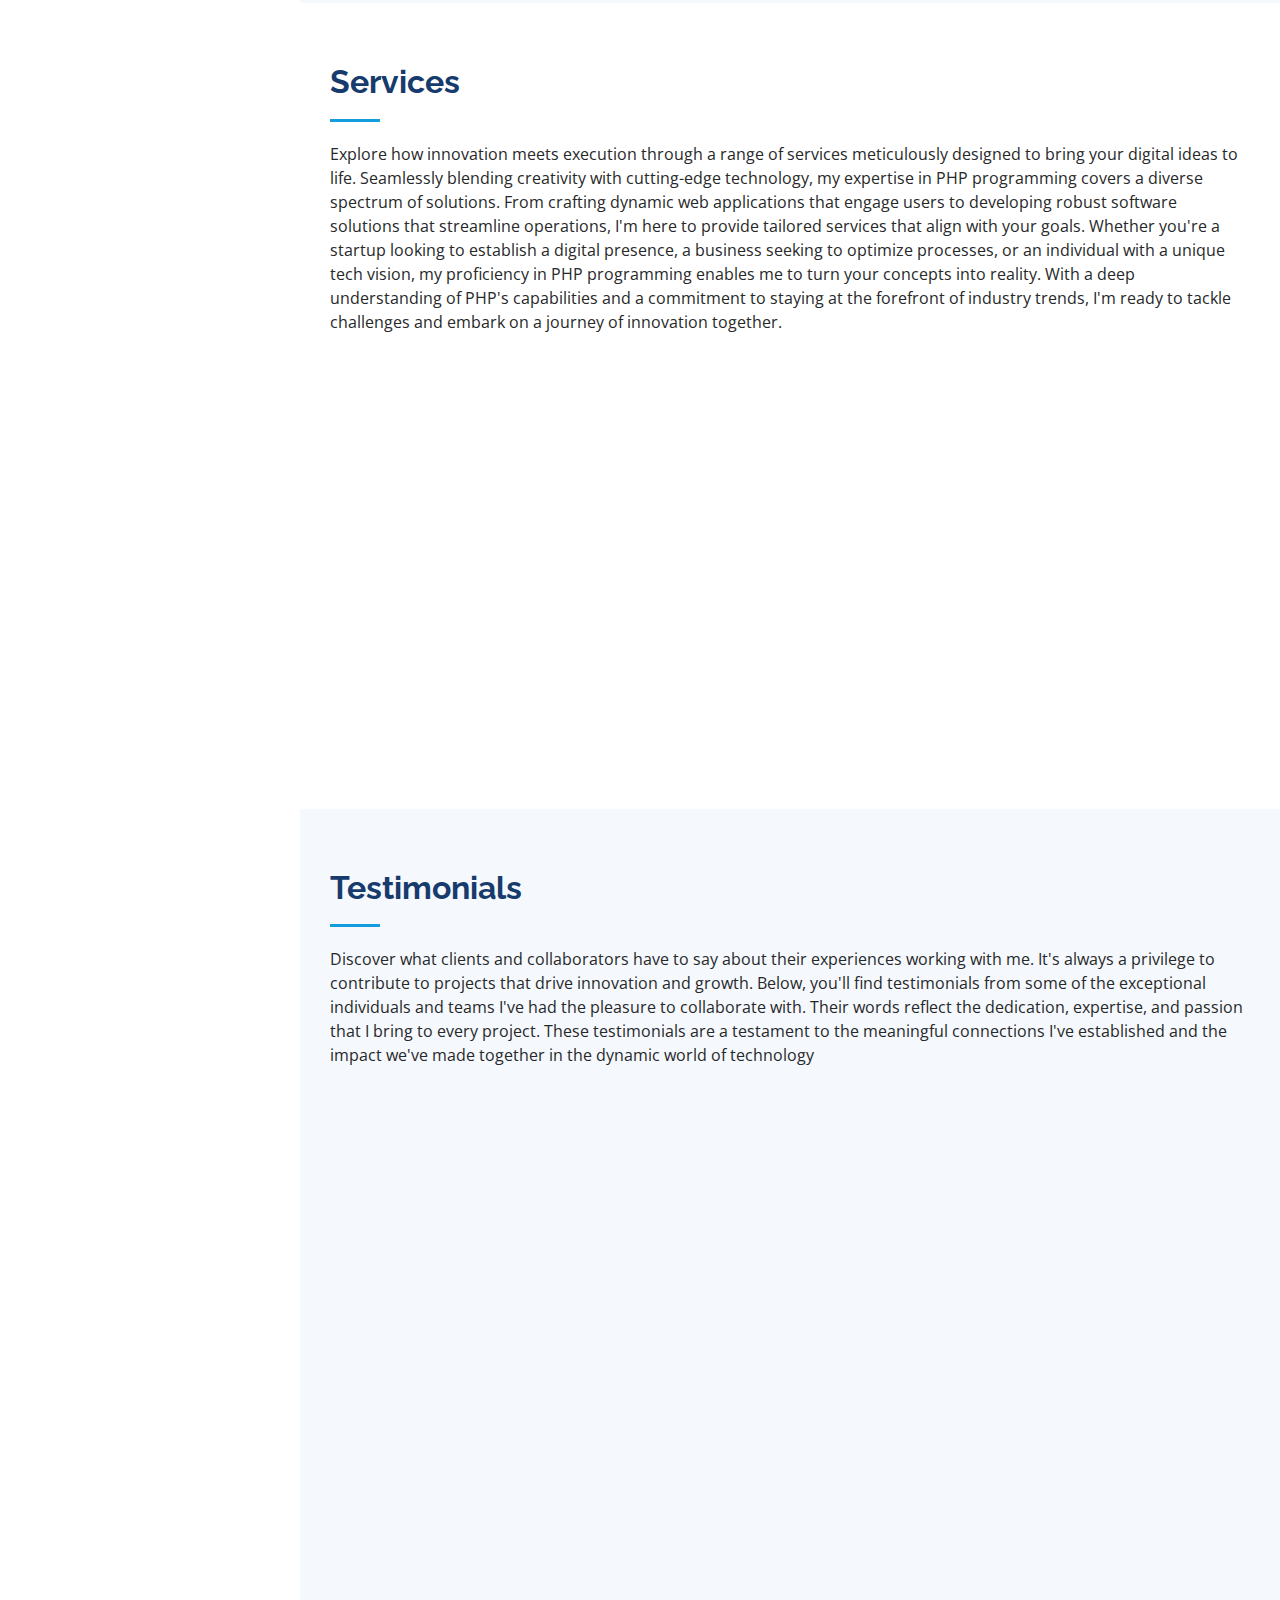
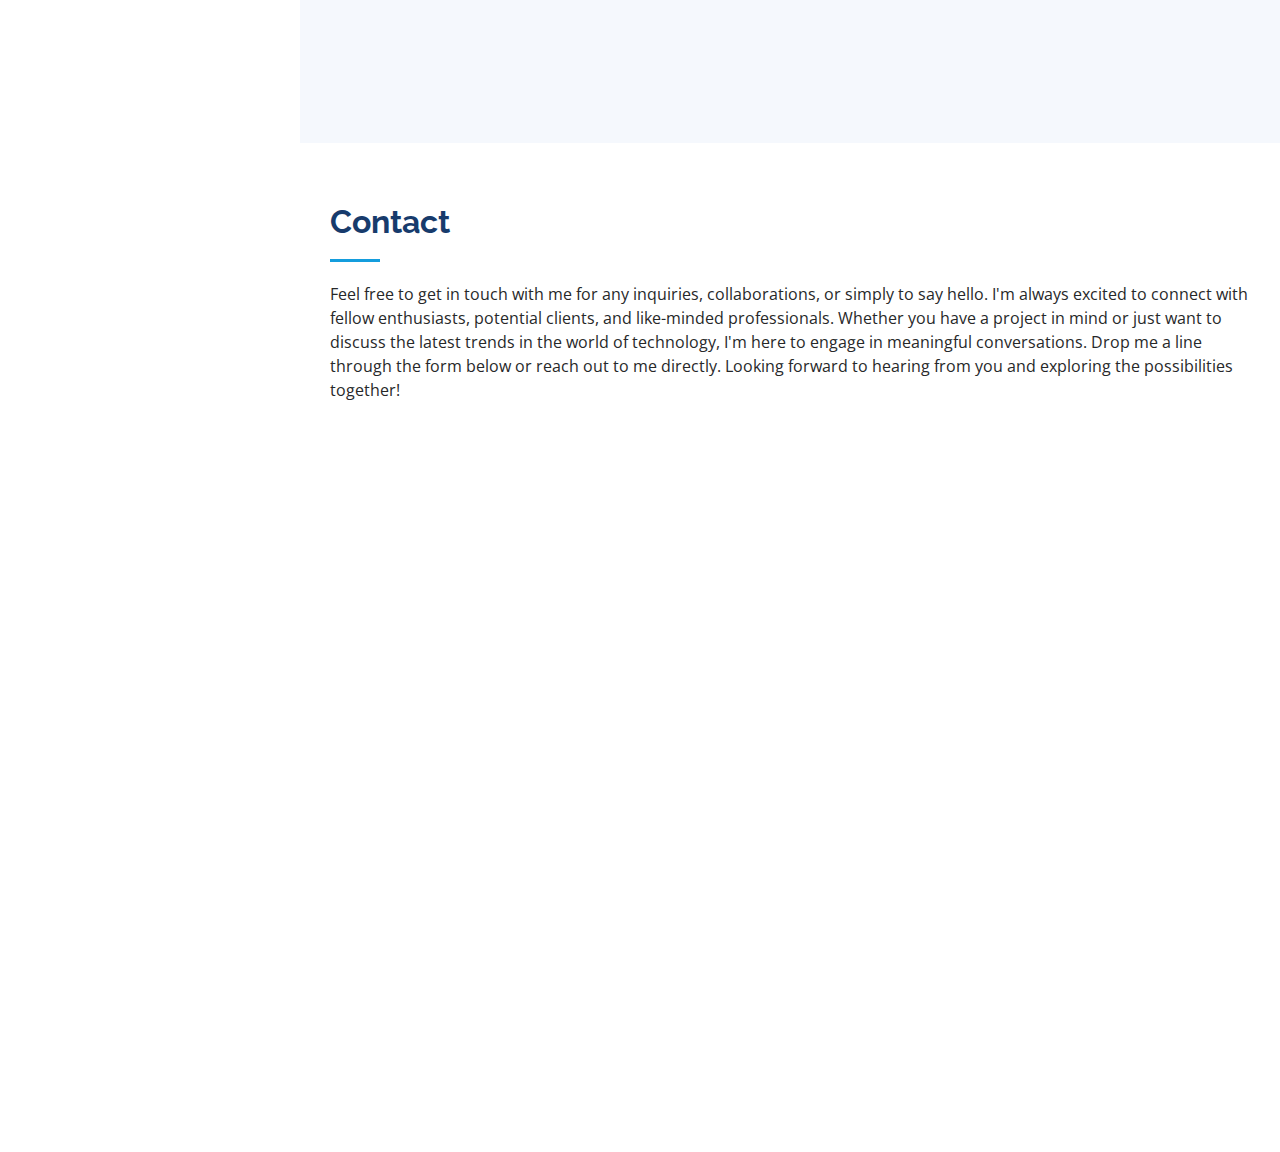
==== commit 330d888e: "change contents" ====
--- a/index.html
+++ b/index.html
@@ -52,7 +52,7 @@
           <!-- <a href="#" class="twitter"><i class="bx bxl-twitter"></i></a>
           <a href="#" class="facebook"><i class="bx bxl-facebook"></i></a>
           <a href="#" class="instagram"><i class="bx bxl-instagram"></i></a> -->
-          <a href="#" class="google-plus"><i class="bx bxl-skype"></i></a>
+          <a href="live:jafarghasemi66" class="google-plus"><i class="bx bxl-skype"></i></a>
           <a href="https://www.linkedin.com/in/jafar-ghasemi-ir/" class="linkedin"><i class="bx bxl-linkedin"></i></a>
         </div>
       </div>
@@ -74,7 +74,7 @@
   <section id="hero" class="d-flex flex-column justify-content-center align-items-center">
     <div class="hero-container" data-aos="fade-in">
       <h1>Jafar Ghasemi</h1>
-      <p>I'm <span class="typed" data-typed-items="Designer, Developer, Freelancer, Photographer"></span></p>
+      <p>I'm <span class="typed" data-typed-items="Developer, Freelancer, Programmer , Software Engineer"></span></p>
     </div>
   </section><!-- End Hero -->
 
@@ -86,7 +86,7 @@
 
         <div class="section-title">
           <h2>About</h2>
-          <p>Magnam dolores commodi suscipit. Necessitatibus eius consequatur ex aliquid fuga eum quidem. Sit sint consectetur velit. Quisquam quos quisquam cupiditate. Et nemo qui impedit suscipit alias ea. Quia fugiat sit in iste officiis commodi quidem hic quas.</p>
+          <p>Greetings! I'm Jafar Ghasemi, a seasoned programmer who embarked on this coding odyssey during my adolescence. With a journey that spans from those formative years to the present, my dedication to programming has grown stronger with each passing day. I've honed my skills through years of hands-on experience and continuous learning. As a programming enthusiast, I am deeply engrossed in the intricacies of crafting software solutions. Every project I tackle is an opportunity to refine my skills and contribute to the ever-evolving world of technology.</p>
         </div>
 
         <div class="row">
@@ -94,32 +94,30 @@
             <img src="assets/img/profile-img.jpg" class="img-fluid" alt="">
           </div>
           <div class="col-lg-8 pt-4 pt-lg-0 content" data-aos="fade-left">
-            <h3>UI/UX Designer &amp; Web Developer.</h3>
+            <h3>Web Developer.</h3>
             <p class="fst-italic">
-              Lorem ipsum dolor sit amet, consectetur adipiscing elit, sed do eiusmod tempor incididunt ut labore et dolore
-              magna aliqua.
+              Web developer is not my only skill in software development.
             </p>
             <div class="row">
               <div class="col-lg-6">
                 <ul>
-                  <li><i class="bi bi-chevron-right"></i> <strong>Birthday:</strong> <span>1 May 1995</span></li>
-                  <li><i class="bi bi-chevron-right"></i> <strong>Website:</strong> <span>www.example.com</span></li>
-                  <li><i class="bi bi-chevron-right"></i> <strong>Phone:</strong> <span>+123 456 7890</span></li>
-                  <li><i class="bi bi-chevron-right"></i> <strong>City:</strong> <span>New York, USA</span></li>
+                  <li><i class="bi bi-chevron-right"></i> <strong>Birthday:</strong> <span>3 May 1987</span></li>
+                  <li><i class="bi bi-chevron-right"></i> <strong>Website:</strong> <span>jafarghasemi.ir</span></li>
+                  <!-- <li><i class="bi bi-chevron-right"></i> <strong>Phone:</strong> <span>+123 456 7890</span></li> -->
+                  <li><i class="bi bi-chevron-right"></i> <strong>City:</strong> <span>Karaj, Iran</span></li>
                 </ul>
               </div>
               <div class="col-lg-6">
                 <ul>
                   <li><i class="bi bi-chevron-right"></i> <strong>Age:</strong> <span>30</span></li>
                   <li><i class="bi bi-chevron-right"></i> <strong>Degree:</strong> <span>Master</span></li>
-                  <li><i class="bi bi-chevron-right"></i> <strong>PhEmailone:</strong> <span>email@example.com</span></li>
-                  <li><i class="bi bi-chevron-right"></i> <strong>Freelance:</strong> <span>Available</span></li>
+                  <li><i class="bi bi-chevron-right"></i> <strong>Email:</strong> <span>jafarghasemi.ir@gmail.com</span></li>
+                  <!-- <li><i class="bi bi-chevron-right"></i> <strong>Freelance:</strong> <span>Available</span></li> -->
                 </ul>
               </div>
             </div>
             <p>
-              Officiis eligendi itaque labore et dolorum mollitia officiis optio vero. Quisquam sunt adipisci omnis et ut. Nulla accusantium dolor incidunt officia tempore. Et eius omnis.
-              Cupiditate ut dicta maxime officiis quidem quia. Sed et consectetur qui quia repellendus itaque neque. Aliquid amet quidem ut quaerat cupiditate. Ab et eum qui repellendus omnis culpa magni laudantium dolores.
+              Join me as I continue to explore the dynamic realm of programming, drawing upon years of expertise to create innovative solutions that bridge the gap between imagination and execution.
             </p>
           </div>
         </div>
@@ -133,7 +131,7 @@
 
         <div class="section-title">
           <h2>Facts</h2>
-          <p>Magnam dolores commodi suscipit. Necessitatibus eius consequatur ex aliquid fuga eum quidem. Sit sint consectetur velit. Quisquam quos quisquam cupiditate. Et nemo qui impedit suscipit alias ea. Quia fugiat sit in iste officiis commodi quidem hic quas.</p>
+          <p>From a young age, my fascination with programming has grown into a proficient skill set, fueling my journey in the world of technology.</p>
         </div>
 
         <div class="row no-gutters">
@@ -181,7 +179,7 @@
 
         <div class="section-title">
           <h2>Skills</h2>
-          <p>Magnam dolores commodi suscipit. Necessitatibus eius consequatur ex aliquid fuga eum quidem. Sit sint consectetur velit. Quisquam quos quisquam cupiditate. Et nemo qui impedit suscipit alias ea. Quia fugiat sit in iste officiis commodi quidem hic quas.</p>
+          <p>Mastery in PHP is one of my standout professional assets. With an in-depth understanding of this versatile scripting language, I excel in developing dynamic and feature-rich web applications. My proficiency extends to leveraging PHP's capabilities for back-end functionalities, seamlessly integrating databases, and ensuring optimal performance. From crafting intricate e-commerce platforms to implementing user authentication systems, I am adept at harnessing the power of PHP to create robust and scalable solutions. With an eye for efficient code structure and a commitment to staying updated with the latest PHP advancements, I consistently deliver projects that blend functionality and innovation.</p>
         </div>
 
         <div class="row skills-content">
@@ -430,7 +428,7 @@
 
         <div class="section-title">
           <h2>Services</h2>
-          <p>Magnam dolores commodi suscipit. Necessitatibus eius consequatur ex aliquid fuga eum quidem. Sit sint consectetur velit. Quisquam quos quisquam cupiditate. Et nemo qui impedit suscipit alias ea. Quia fugiat sit in iste officiis commodi quidem hic quas.</p>
+          <p>Explore how innovation meets execution through a range of services meticulously designed to bring your digital ideas to life. Seamlessly blending creativity with cutting-edge technology, my expertise in PHP programming covers a diverse spectrum of solutions. From crafting dynamic web applications that engage users to developing robust software solutions that streamline operations, I'm here to provide tailored services that align with your goals. Whether you're a startup looking to establish a digital presence, a business seeking to optimize processes, or an individual with a unique tech vision, my proficiency in PHP programming enables me to turn your concepts into reality. With a deep understanding of PHP's capabilities and a commitment to staying at the forefront of industry trends, I'm ready to tackle challenges and embark on a journey of innovation together.</p>
         </div>
 
         <div class="row">
@@ -475,7 +473,7 @@
 
         <div class="section-title">
           <h2>Testimonials</h2>
-          <p>Magnam dolores commodi suscipit. Necessitatibus eius consequatur ex aliquid fuga eum quidem. Sit sint consectetur velit. Quisquam quos quisquam cupiditate. Et nemo qui impedit suscipit alias ea. Quia fugiat sit in iste officiis commodi quidem hic quas.</p>
+          <p>Discover what clients and collaborators have to say about their experiences working with me. It's always a privilege to contribute to projects that drive innovation and growth. Below, you'll find testimonials from some of the exceptional individuals and teams I've had the pleasure to collaborate with. Their words reflect the dedication, expertise, and passion that I bring to every project. These testimonials are a testament to the meaningful connections I've established and the impact we've made together in the dynamic world of technology</p>
         </div>
 
         <div class="testimonials-slider swiper" data-aos="fade-up" data-aos-delay="100">
@@ -485,7 +483,7 @@
               <div class="testimonial-item" data-aos="fade-up">
                 <p>
                   <i class="bx bxs-quote-alt-left quote-icon-left"></i>
-                  Proin iaculis purus consequat sem cure digni ssim donec porttitora entum suscipit rhoncus. Accusantium quam, ultricies eget id, aliquam eget nibh et. Maecen aliquam, risus at semper.
+                  Working with [Your Name] was a game-changer for our project. Their expertise in [Your Area of Expertise] truly shone through. They not only delivered exceptional results but also provided invaluable insights that elevated our project to new heights. Their professionalism, attention to detail, and dedication to excellence make them a top choice for any tech-related endeavor.
                   <i class="bx bxs-quote-alt-right quote-icon-right"></i>
                 </p>
                 <img src="assets/img/testimonials/testimonials-1.jpg" class="testimonial-img" alt="">
@@ -498,7 +496,7 @@
               <div class="testimonial-item" data-aos="fade-up" data-aos-delay="100">
                 <p>
                   <i class="bx bxs-quote-alt-left quote-icon-left"></i>
-                  Export tempor illum tamen malis malis eram quae irure esse labore quem cillum quid cillum eram malis quorum velit fore eram velit sunt aliqua noster fugiat irure amet legam anim culpa.
+                  Exceptional is an understatement when describing [Your Name]'s work. Their proficiency in [Your Skills] is evident in every aspect of the project. From the initial concept to the final execution, their commitment to quality was unwavering. We're grateful for their contributions and look forward to collaborating again in the future.
                   <i class="bx bxs-quote-alt-right quote-icon-right"></i>
                 </p>
                 <img src="assets/img/testimonials/testimonials-2.jpg" class="testimonial-img" alt="">
@@ -511,7 +509,7 @@
               <div class="testimonial-item" data-aos="fade-up" data-aos-delay="200">
                 <p>
                   <i class="bx bxs-quote-alt-left quote-icon-left"></i>
-                  Enim nisi quem export duis labore cillum quae magna enim sint quorum nulla quem veniam duis minim tempor labore quem eram duis noster aute amet eram fore quis sint minim.
+                  It's rare to find someone who combines technical expertise with great communication skills, but [Your Name] does just that. Their ability to transform complex ideas into user-friendly solutions is remarkable. Working with them was an absolute pleasure, and I wholeheartedly recommend their services to anyone seeking top-tier programming skills.
                   <i class="bx bxs-quote-alt-right quote-icon-right"></i>
                 </p>
                 <img src="assets/img/testimonials/testimonials-3.jpg" class="testimonial-img" alt="">
@@ -520,31 +518,6 @@
               </div>
             </div><!-- End testimonial item -->
 
-            <div class="swiper-slide">
-              <div class="testimonial-item" data-aos="fade-up" data-aos-delay="300">
-                <p>
-                  <i class="bx bxs-quote-alt-left quote-icon-left"></i>
-                  Fugiat enim eram quae cillum dolore dolor amet nulla culpa multos export minim fugiat minim velit minim dolor enim duis veniam ipsum anim magna sunt elit fore quem dolore labore illum veniam.
-                  <i class="bx bxs-quote-alt-right quote-icon-right"></i>
-                </p>
-                <img src="assets/img/testimonials/testimonials-4.jpg" class="testimonial-img" alt="">
-                <h3>Matt Brandon</h3>
-                <h4>Freelancer</h4>
-              </div>
-            </div><!-- End testimonial item -->
-
-            <div class="swiper-slide">
-              <div class="testimonial-item" data-aos="fade-up" data-aos-delay="400">
-                <p>
-                  <i class="bx bxs-quote-alt-left quote-icon-left"></i>
-                  Quis quorum aliqua sint quem legam fore sunt eram irure aliqua veniam tempor noster veniam enim culpa labore duis sunt culpa nulla illum cillum fugiat legam esse veniam culpa fore nisi cillum quid.
-                  <i class="bx bxs-quote-alt-right quote-icon-right"></i>
-                </p>
-                <img src="assets/img/testimonials/testimonials-5.jpg" class="testimonial-img" alt="">
-                <h3>John Larson</h3>
-                <h4>Entrepreneur</h4>
-              </div>
-            </div><!-- End testimonial item -->
 
           </div>
           <div class="swiper-pagination"></div>
@@ -559,7 +532,7 @@
 
         <div class="section-title">
           <h2>Contact</h2>
-          <p>Magnam dolores commodi suscipit. Necessitatibus eius consequatur ex aliquid fuga eum quidem. Sit sint consectetur velit. Quisquam quos quisquam cupiditate. Et nemo qui impedit suscipit alias ea. Quia fugiat sit in iste officiis commodi quidem hic quas.</p>
+          <p>Feel free to get in touch with me for any inquiries, collaborations, or simply to say hello. I'm always excited to connect with fellow enthusiasts, potential clients, and like-minded professionals. Whether you have a project in mind or just want to discuss the latest trends in the world of technology, I'm here to engage in meaningful conversations. Drop me a line through the form below or reach out to me directly. Looking forward to hearing from you and exploring the possibilities together!</p>
         </div>
 
         <div class="row" data-aos="fade-in">
@@ -569,22 +542,22 @@
               <div class="address">
                 <i class="bi bi-geo-alt"></i>
                 <h4>Location:</h4>
-                <p>A108 Adam Street, New York, NY 535022</p>
+                <p>Karaj , Iran</p>
               </div>
 
               <div class="email">
                 <i class="bi bi-envelope"></i>
                 <h4>Email:</h4>
-                <p>info@example.com</p>
-              </div>
-
-              <div class="phone">
+                <p>jafarghasemi.ir@gmail.com</p>
+              </div>
+
+              <!-- <div class="phone">
                 <i class="bi bi-phone"></i>
                 <h4>Call:</h4>
                 <p>+1 5589 55488 55s</p>
-              </div>
-
-              <iframe src="https://www.google.com/maps/embed?pb=!1m14!1m8!1m3!1d12097.433213460943!2d-74.0062269!3d40.7101282!3m2!1i1024!2i768!4f13.1!3m3!1m2!1s0x0%3A0xb89d1fe6bc499443!2sDowntown+Conference+Center!5e0!3m2!1smk!2sbg!4v1539943755621" frameborder="0" style="border:0; width: 100%; height: 290px;" allowfullscreen></iframe>
+              </div> -->
+
+              <iframe src="https://www.google.com/maps/embed?pb=!1m14!1m8!1m3!1d30771.15983371896!2d50.99341056149102!3d35.83870976591311!3m2!1i1024!2i768!4f13.1!3m3!1m2!1s0x3f8dbf95ef45f011%3A0x722a04e54eba9bcd!2z2qnYsdis2Iwg2KfYs9iq2KfZhiDYp9mE2KjYsdiy2Iwg2KfbjNix2KfZhg!5e0!3m2!1sfa!2sde!4v1693039147015!5m2!1sfa!2sde" frameborder="0" style="border:0; width: 100%; height: 290px;" allowfullscreen></iframe>
             </div>
 
           </div>
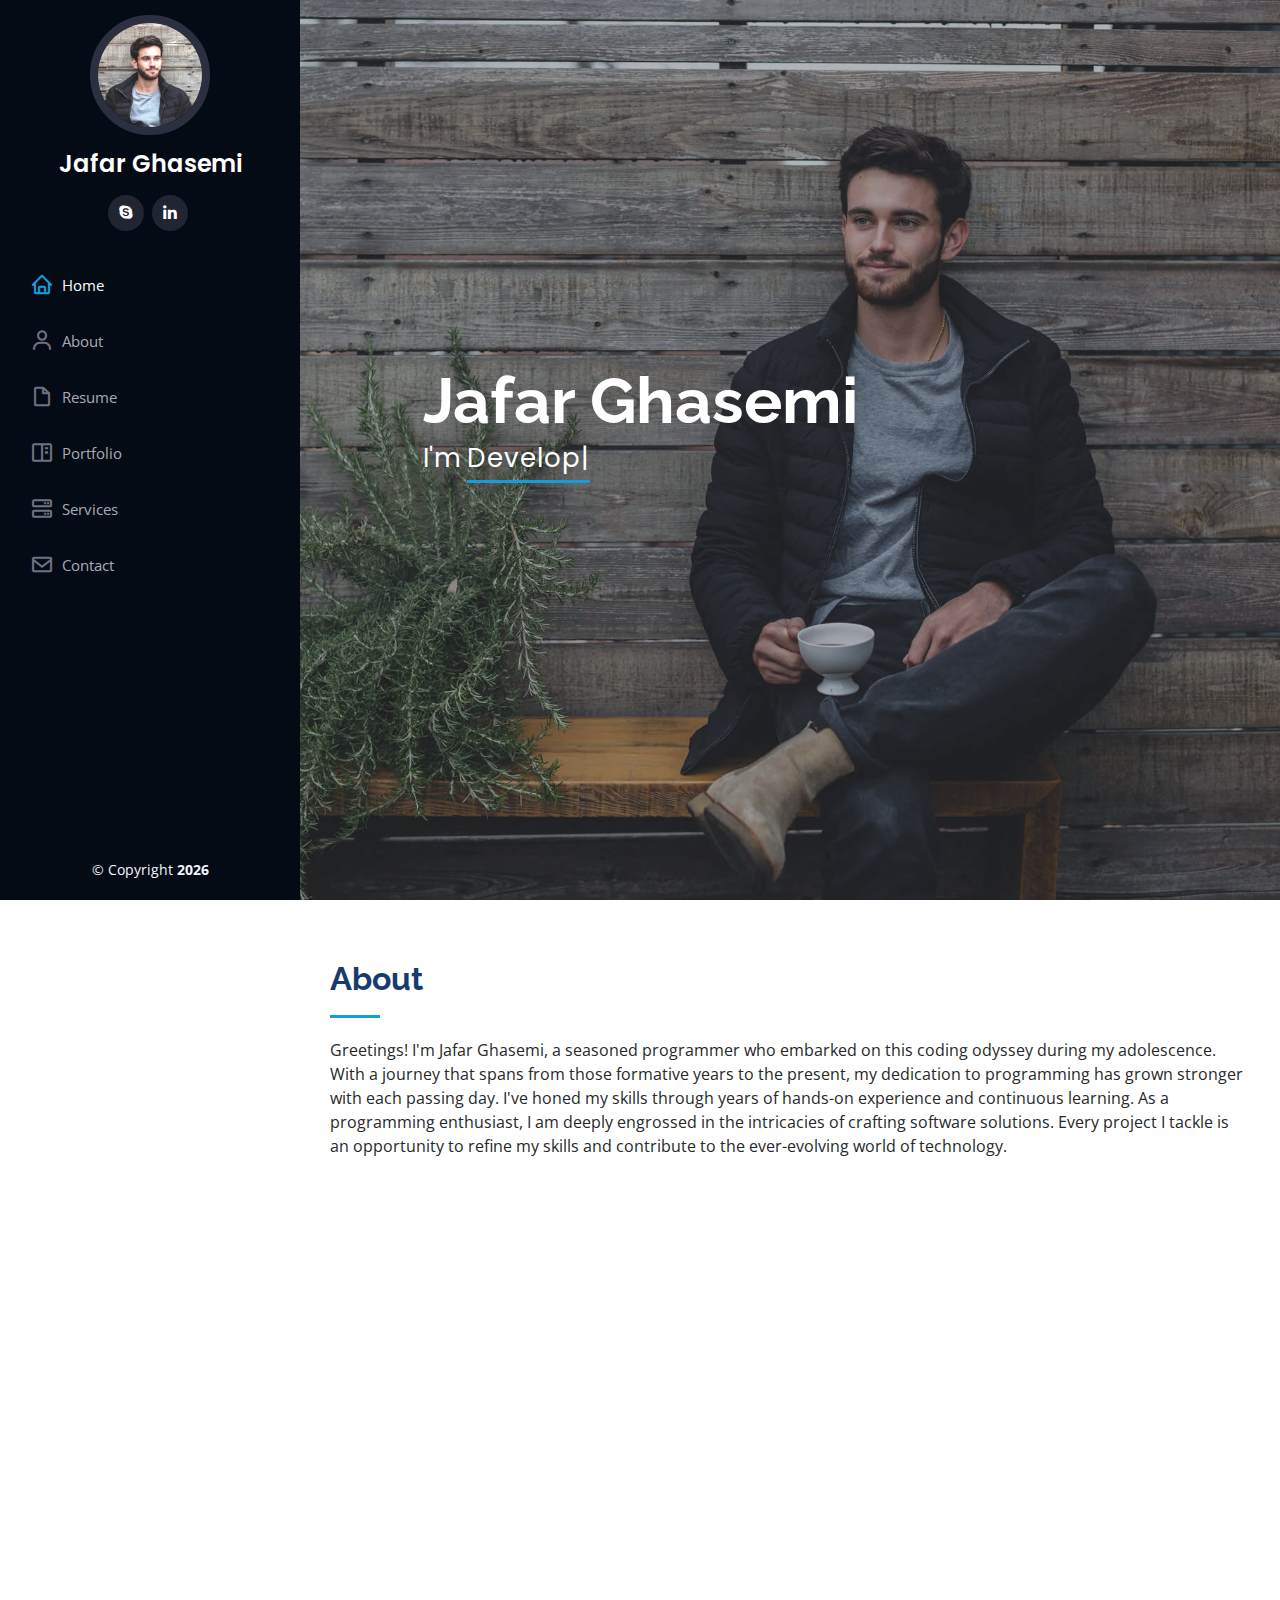
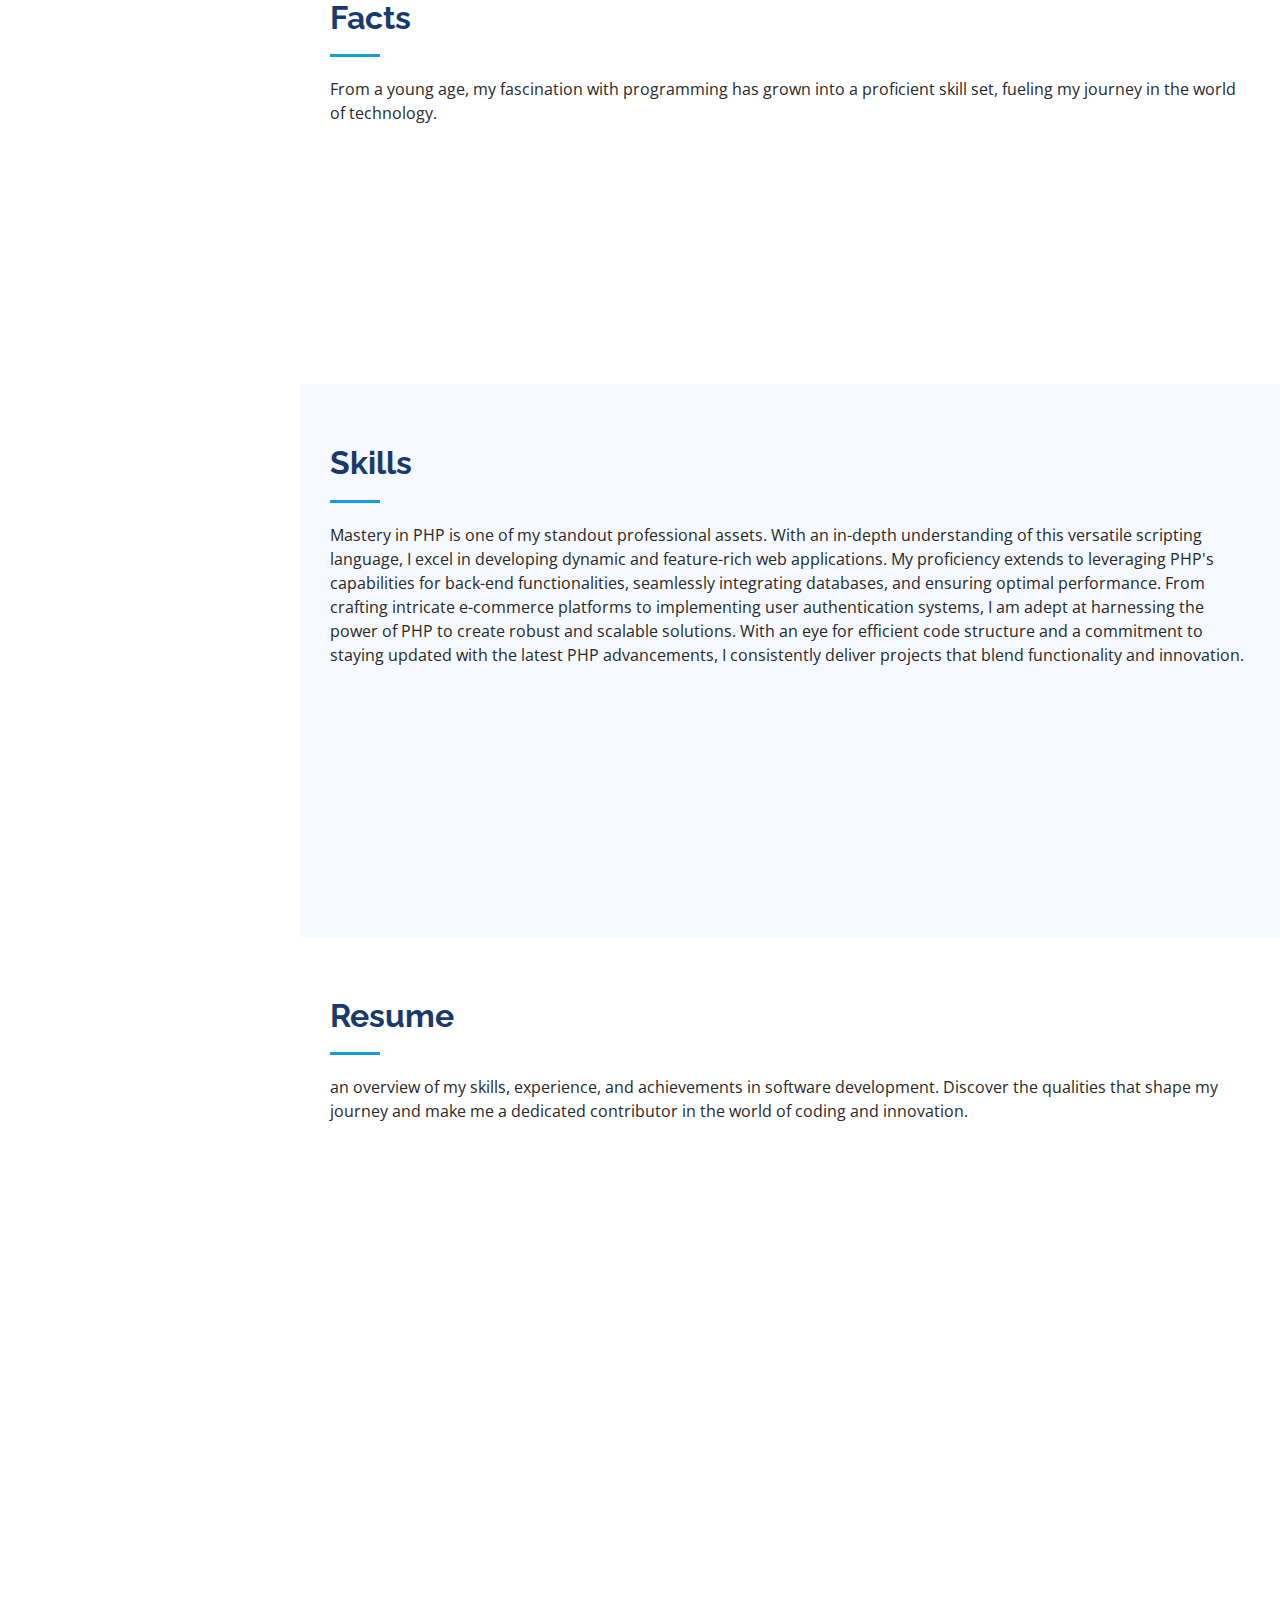
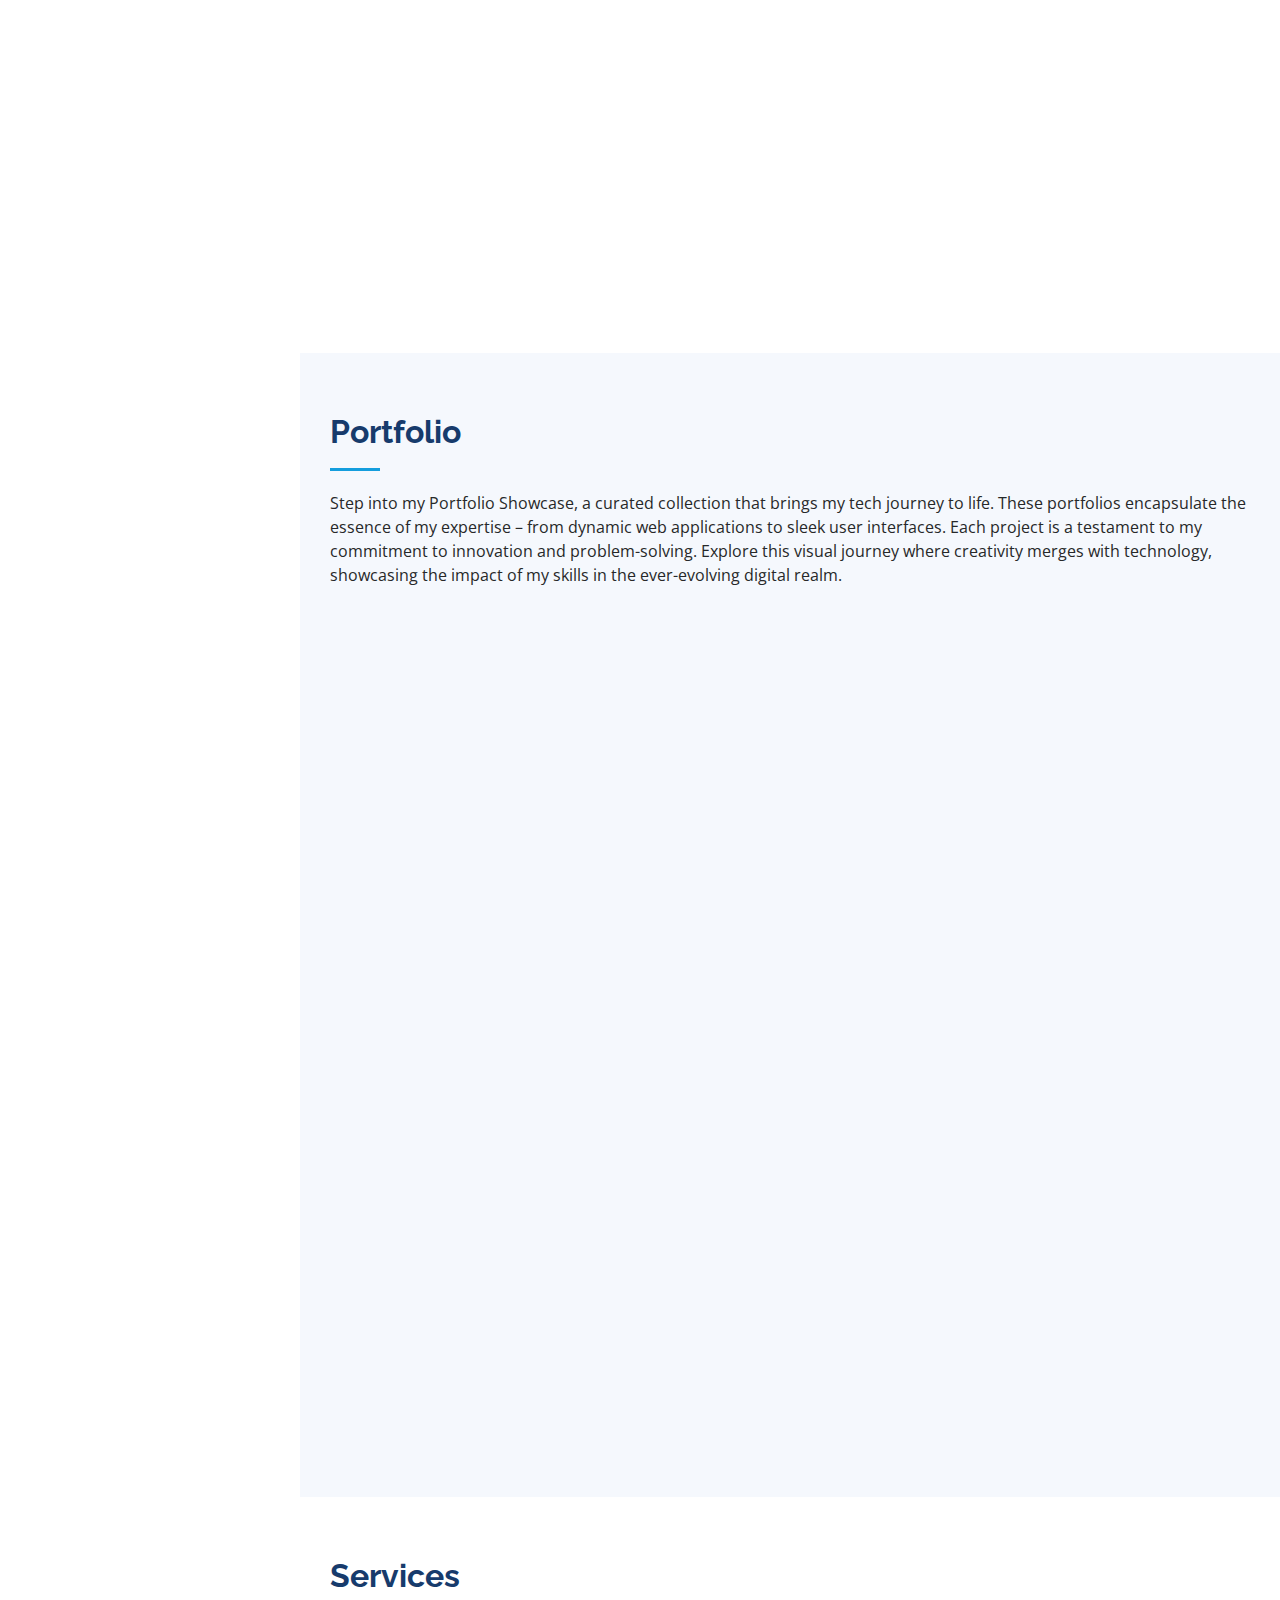
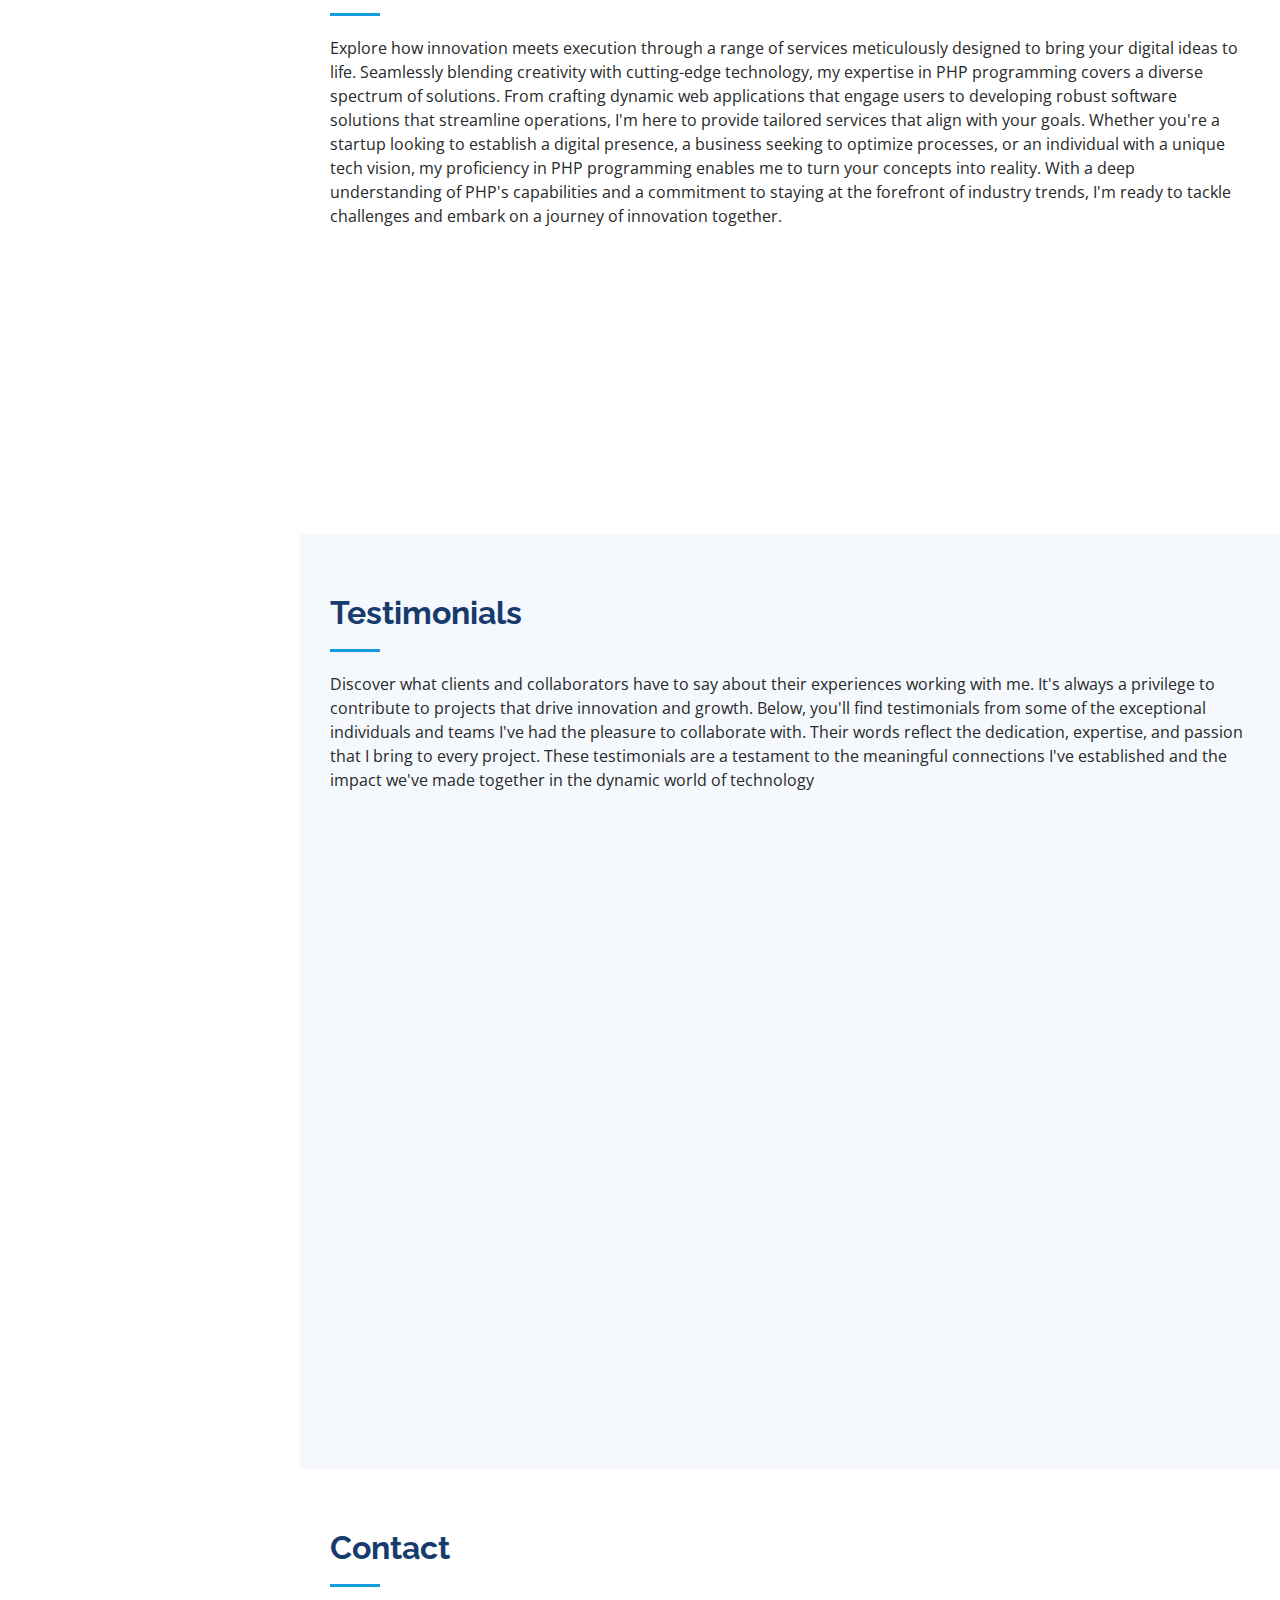
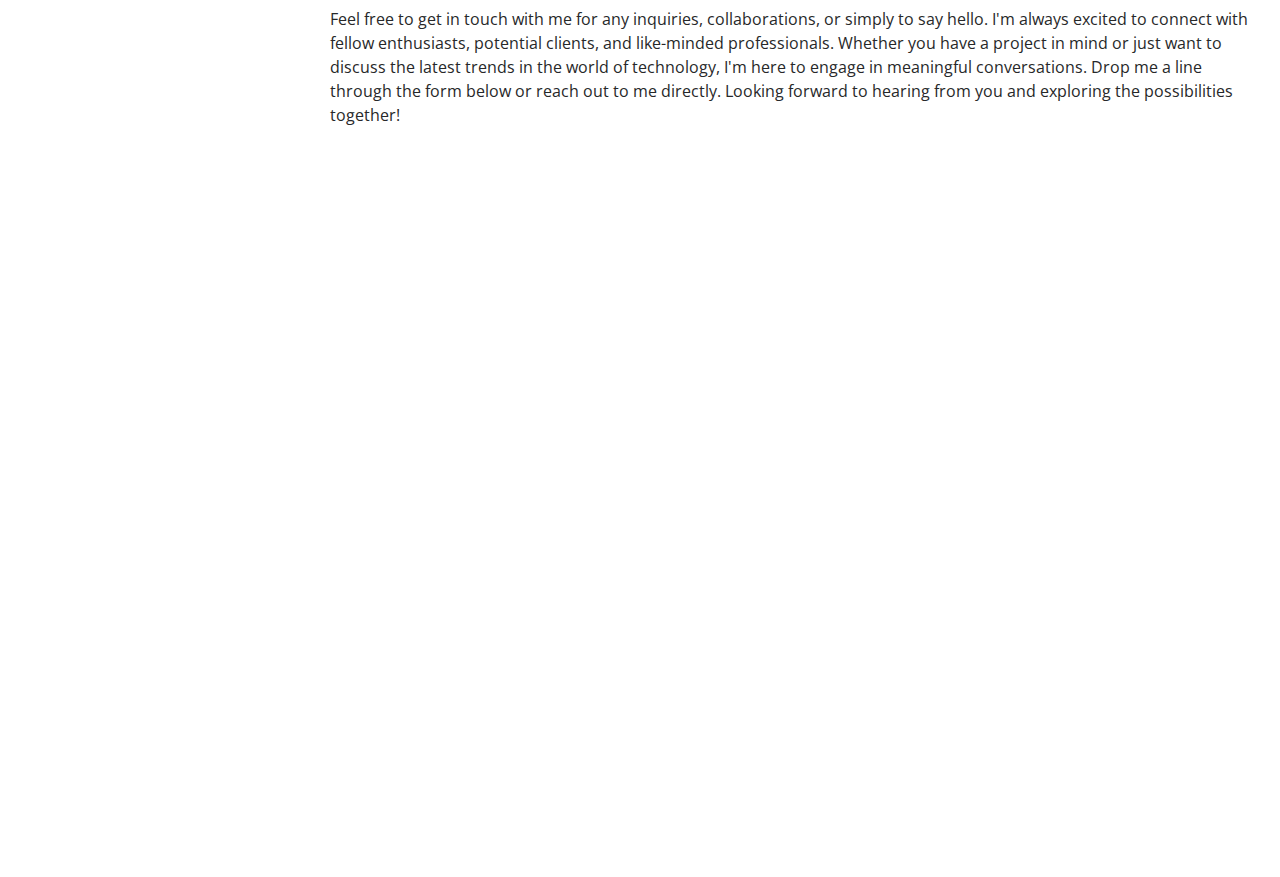
==== commit 86ba240e: "update contents" ====
--- a/index.html
+++ b/index.html
@@ -101,7 +101,7 @@
             <div class="row">
               <div class="col-lg-6">
                 <ul>
-                  <li><i class="bi bi-chevron-right"></i> <strong>Birthday:</strong> <span>3 May 1987</span></li>
+                  <li><i class="bi bi-chevron-right"></i> <strong>Birthday:</strong> <span id="birthday">3 May 1987</span></li>
                   <li><i class="bi bi-chevron-right"></i> <strong>Website:</strong> <span>jafarghasemi.ir</span></li>
                   <!-- <li><i class="bi bi-chevron-right"></i> <strong>Phone:</strong> <span>+123 456 7890</span></li> -->
                   <li><i class="bi bi-chevron-right"></i> <strong>City:</strong> <span>Karaj, Iran</span></li>
@@ -109,8 +109,8 @@
               </div>
               <div class="col-lg-6">
                 <ul>
-                  <li><i class="bi bi-chevron-right"></i> <strong>Age:</strong> <span>30</span></li>
-                  <li><i class="bi bi-chevron-right"></i> <strong>Degree:</strong> <span>Master</span></li>
+                  <li><i class="bi bi-chevron-right"></i> <strong>Age:</strong> <span id="age"></span></li>
+                  <li><i class="bi bi-chevron-right"></i> <strong>Degree:</strong> <span>Bachelor</span></li>
                   <li><i class="bi bi-chevron-right"></i> <strong>Email:</strong> <span>jafarghasemi.ir@gmail.com</span></li>
                   <!-- <li><i class="bi bi-chevron-right"></i> <strong>Freelance:</strong> <span>Available</span></li> -->
                 </ul>
@@ -245,7 +245,7 @@
 
         <div class="section-title">
           <h2>Resume</h2>
-          <p>Magnam dolores commodi suscipit. Necessitatibus eius consequatur ex aliquid fuga eum quidem. Sit sint consectetur velit. Quisquam quos quisquam cupiditate. Et nemo qui impedit suscipit alias ea. Quia fugiat sit in iste officiis commodi quidem hic quas.</p>
+          <p>an overview of my skills, experience, and achievements in software development. Discover the qualities that shape my journey and make me a dedicated contributor in the world of coding and innovation.</p>
         </div>
 
         <div class="row">
@@ -253,50 +253,51 @@
             <h3 class="resume-title">Sumary</h3>
             <div class="resume-item pb-0">
               <h4>Jafar Ghasemi</h4>
-              <p><em>Innovative and deadline-driven Graphic Designer with 3+ years of experience designing and developing user-centered digital/print marketing material from initial concept to final, polished deliverable.</em></p>
+              <p><em>I am interested in developing services and software 
+                Completed projects: Android software backend with Laravel / file sales management system / crawler / WordPress plugin / WordPress template / various integration systems
+                </em></p>
               <ul>
-                <li>Portland par 127,Orlando, FL</li>
+                <!-- <li>Tehran, Tehran</li>
                 <li>(123) 456-7891</li>
-                <li>alice.barkley@example.com</li>
+                <li>alice.barkley@example.com</li> -->
               </ul>
             </div>
 
             <h3 class="resume-title">Education</h3>
             <div class="resume-item">
-              <h4>Master of Fine Arts &amp; Graphic Design</h4>
-              <h5>2015 - 2016</h5>
-              <p><em>Rochester Institute of Technology, Rochester, NY</em></p>
-              <p>Qui deserunt veniam. Et sed aliquam labore tempore sed quisquam iusto autem sit. Ea vero voluptatum qui ut dignissimos deleniti nerada porti sand markend</p>
+              <h4>Bachelor(BSc/BA)- Software Engineer</h4>
+              <h5>2009 - 2011</h5>
+              <p><em>Hyrcania , Golestan Province</em></p>
+              <p>I pursued a Bachelor's degree in Software Engineering from Hyrcania, situated in the picturesque Golestan Province.</p>
             </div>
             <div class="resume-item">
-              <h4>Bachelor of Fine Arts &amp; Graphic Design</h4>
-              <h5>2010 - 2014</h5>
-              <p><em>Rochester Institute of Technology, Rochester, NY</em></p>
-              <p>Quia nobis sequi est occaecati aut. Repudiandae et iusto quae reiciendis et quis Eius vel ratione eius unde vitae rerum voluptates asperiores voluptatem Earum molestiae consequatur neque etlon sader mart dila</p>
+              <h4>Associate - Electronic</h4>
+              <h5>2006 - 2008</h5>
+              <p><em>Islamic Azad University Karaj Branch</em></p>
+              <p>I pursued an Associate's degree in Electronic Engineering at the Islamic Azad University's Karaj Branch, located in my city.</p>
             </div>
           </div>
           <div class="col-lg-6" data-aos="fade-up" data-aos-delay="100">
             <h3 class="resume-title">Professional Experience</h3>
             <div class="resume-item">
-              <h4>Senior graphic design specialist</h4>
-              <h5>2019 - Present</h5>
-              <p><em>Experion, New York, NY </em></p>
+              <h4>Systems expert - ‌PHP developer</h4>
+              <h5>2020 - Present</h5>
+              <p><em>Tehran , Iran </em></p>
               <ul>
-                <li>Lead in the design, development, and implementation of the graphic, layout, and production communication materials</li>
-                <li>Delegate tasks to the 7 members of the design team and provide counsel on all aspects of the project. </li>
-                <li>Supervise the assessment of all graphic materials in order to ensure quality and accuracy of the design</li>
-                <li>Oversee the efficient use of production project budgets ranging from $2,000 - $25,000</li>
+                <li>Developed Android software backends using Laravel for seamless user experiences</li>
+                <li>Created a file sales management system, streamlining complex processes</li>
+                <li>Designed and implemented crawlers, extracting valuable insights from data</li>
+                <li>Integrated various systems to create cohesive digital experiences</li>
               </ul>
             </div>
             <div class="resume-item">
-              <h4>Graphic design specialist</h4>
-              <h5>2017 - 2018</h5>
-              <p><em>Stepping Stone Advertising, New York, NY</em></p>
+              <h4>Web Developer / Laravel Developer</h4>
+              <h5>2018 - 2020</h5>
+              <p><em>Tehran , Iran</em></p>
               <ul>
-                <li>Developed numerous marketing programs (logos, brochures,infographics, presentations, and advertisements).</li>
-                <li>Managed up to 5 projects or tasks at a given time while under pressure</li>
-                <li>Recommended and consulted with clients on the most appropriate graphic design</li>
-                <li>Created 4+ design presentations and proposals a month for clients and account managers</li>
+                <li>Crafted custom WordPress plugins to enhance functionality</li>
+                <li>Designed WordPress templates for improved user experiences</li>
+                <li>Management system of projects and financial affairs of customers</li>
               </ul>
             </div>
           </div>
@@ -311,57 +312,37 @@
 
         <div class="section-title">
           <h2>Portfolio</h2>
-          <p>Magnam dolores commodi suscipit. Necessitatibus eius consequatur ex aliquid fuga eum quidem. Sit sint consectetur velit. Quisquam quos quisquam cupiditate. Et nemo qui impedit suscipit alias ea. Quia fugiat sit in iste officiis commodi quidem hic quas.</p>
+          <p>Step into my Portfolio Showcase, a curated collection that brings my tech journey to life. These portfolios encapsulate the essence of my expertise – from dynamic web applications to sleek user interfaces. Each project is a testament to my commitment to innovation and problem-solving. Explore this visual journey where creativity merges with technology, showcasing the impact of my skills in the ever-evolving digital realm.</p>
         </div>
 
         <div class="row" data-aos="fade-up">
           <div class="col-lg-12 d-flex justify-content-center">
             <ul id="portfolio-flters">
               <li data-filter="*" class="filter-active">All</li>
-              <li data-filter=".filter-app">App</li>
-              <li data-filter=".filter-card">Card</li>
-              <li data-filter=".filter-web">Web</li>
+              <li data-filter=".filter-web">Web App</li>
+              <li data-filter=".filter-mobile">Mobile App</li>
+              <li data-filter=".filter-rd">R&D</li>
             </ul>
           </div>
         </div>
 
         <div class="row portfolio-container" data-aos="fade-up" data-aos-delay="100">
 
-          <div class="col-lg-4 col-md-6 portfolio-item filter-app">
-            <div class="portfolio-wrap">
-              <img src="assets/img/portfolio/portfolio-1.jpg" class="img-fluid" alt="">
-              <div class="portfolio-links">
-                <a href="assets/img/portfolio/portfolio-1.jpg" data-gallery="portfolioGallery" class="portfolio-lightbox" title="App 1"><i class="bx bx-plus"></i></a>
-                <a href="portfolio-details.html" title="More Details"><i class="bx bx-link"></i></a>
-              </div>
-            </div>
-          </div>
-
           <div class="col-lg-4 col-md-6 portfolio-item filter-web">
             <div class="portfolio-wrap">
-              <img src="assets/img/portfolio/portfolio-2.jpg" class="img-fluid" alt="">
-              <div class="portfolio-links">
-                <a href="assets/img/portfolio/portfolio-2.jpg" data-gallery="portfolioGallery" class="portfolio-lightbox" title="Web 3"><i class="bx bx-plus"></i></a>
-                <a href="portfolio-details.html" title="More Details"><i class="bx bx-link"></i></a>
-              </div>
-            </div>
-          </div>
-
-          <div class="col-lg-4 col-md-6 portfolio-item filter-app">
-            <div class="portfolio-wrap">
-              <img src="assets/img/portfolio/portfolio-3.jpg" class="img-fluid" alt="">
-              <div class="portfolio-links">
-                <a href="assets/img/portfolio/portfolio-3.jpg" data-gallery="portfolioGallery" class="portfolio-lightbox" title="App 2"><i class="bx bx-plus"></i></a>
-                <a href="portfolio-details.html" title="More Details"><i class="bx bx-link"></i></a>
-              </div>
-            </div>
-          </div>
-
-          <div class="col-lg-4 col-md-6 portfolio-item filter-card">
-            <div class="portfolio-wrap">
-              <img src="assets/img/portfolio/portfolio-4.jpg" class="img-fluid" alt="">
-              <div class="portfolio-links">
-                <a href="assets/img/portfolio/portfolio-4.jpg" data-gallery="portfolioGallery" class="portfolio-lightbox" title="Card 2"><i class="bx bx-plus"></i></a>
+              <img src="assets/img/portfolio/dummy_800x600.jpg" class="img-fluid" alt="">
+              <div class="portfolio-links">
+                <a href="assets/img/portfolio/dummy_800x600.jpg" data-gallery="portfolioGallery" class="portfolio-lightbox" title="App 1"><i class="bx bx-plus"></i></a>
+                <a href="portfolio-details.html" title="More Details"><i class="bx bx-link"></i></a>
+              </div>
+            </div>
+          </div>
+
+          <div class="col-lg-4 col-md-6 portfolio-item filter-rd">
+            <div class="portfolio-wrap">
+              <img src="assets/img/portfolio/dummy_800x600.jpg" class="img-fluid" alt="">
+              <div class="portfolio-links">
+                <a href="assets/img/portfolio/dummy_800x600.jpg" data-gallery="portfolioGallery" class="portfolio-lightbox" title="Web 3"><i class="bx bx-plus"></i></a>
                 <a href="portfolio-details.html" title="More Details"><i class="bx bx-link"></i></a>
               </div>
             </div>
@@ -369,39 +350,29 @@
 
           <div class="col-lg-4 col-md-6 portfolio-item filter-web">
             <div class="portfolio-wrap">
-              <img src="assets/img/portfolio/portfolio-5.jpg" class="img-fluid" alt="">
-              <div class="portfolio-links">
-                <a href="assets/img/portfolio/portfolio-5.jpg" data-gallery="portfolioGallery" class="portfolio-lightbox" title="Web 2"><i class="bx bx-plus"></i></a>
-                <a href="portfolio-details.html" title="More Details"><i class="bx bx-link"></i></a>
-              </div>
-            </div>
-          </div>
-
-          <div class="col-lg-4 col-md-6 portfolio-item filter-app">
-            <div class="portfolio-wrap">
-              <img src="assets/img/portfolio/portfolio-6.jpg" class="img-fluid" alt="">
-              <div class="portfolio-links">
-                <a href="assets/img/portfolio/portfolio-6.jpg" data-gallery="portfolioGallery" class="portfolio-lightbox" title="App 3"><i class="bx bx-plus"></i></a>
-                <a href="portfolio-details.html" title="More Details"><i class="bx bx-link"></i></a>
-              </div>
-            </div>
-          </div>
-
-          <div class="col-lg-4 col-md-6 portfolio-item filter-card">
-            <div class="portfolio-wrap">
-              <img src="assets/img/portfolio/portfolio-7.jpg" class="img-fluid" alt="">
-              <div class="portfolio-links">
-                <a href="assets/img/portfolio/portfolio-7.jpg" data-gallery="portfolioGallery" class="portfolio-lightbox" title="Card 1"><i class="bx bx-plus"></i></a>
-                <a href="portfolio-details.html" title="More Details"><i class="bx bx-link"></i></a>
-              </div>
-            </div>
-          </div>
-
-          <div class="col-lg-4 col-md-6 portfolio-item filter-card">
-            <div class="portfolio-wrap">
-              <img src="assets/img/portfolio/portfolio-8.jpg" class="img-fluid" alt="">
-              <div class="portfolio-links">
-                <a href="assets/img/portfolio/portfolio-8.jpg" data-gallery="portfolioGallery" class="portfolio-lightbox" title="Card 3"><i class="bx bx-plus"></i></a>
+              <img src="assets/img/portfolio/dummy_800x600.jpg" class="img-fluid" alt="">
+              <div class="portfolio-links">
+                <a href="assets/img/portfolio/dummy_800x600.jpg" data-gallery="portfolioGallery" class="portfolio-lightbox" title="App 2"><i class="bx bx-plus"></i></a>
+                <a href="portfolio-details.html" title="More Details"><i class="bx bx-link"></i></a>
+              </div>
+            </div>
+          </div>
+
+          <div class="col-lg-4 col-md-6 portfolio-item filter-mobile">
+            <div class="portfolio-wrap">
+              <img src="assets/img/portfolio/dummy_800x600.jpg" class="img-fluid" alt="">
+              <div class="portfolio-links">
+                <a href="assets/img/portfolio/dummy_800x600.jpg" data-gallery="portfolioGallery" class="portfolio-lightbox" title="Card 2"><i class="bx bx-plus"></i></a>
+                <a href="portfolio-details.html" title="More Details"><i class="bx bx-link"></i></a>
+              </div>
+            </div>
+          </div>
+
+          <div class="col-lg-4 col-md-6 portfolio-item filter-rd">
+            <div class="portfolio-wrap">
+              <img src="assets/img/portfolio/dummy_800x600.jpg" class="img-fluid" alt="">
+              <div class="portfolio-links">
+                <a href="assets/img/portfolio/dummy_800x600.jpg" data-gallery="portfolioGallery" class="portfolio-lightbox" title="Web 2"><i class="bx bx-plus"></i></a>
                 <a href="portfolio-details.html" title="More Details"><i class="bx bx-link"></i></a>
               </div>
             </div>
@@ -409,9 +380,39 @@
 
           <div class="col-lg-4 col-md-6 portfolio-item filter-web">
             <div class="portfolio-wrap">
-              <img src="assets/img/portfolio/portfolio-9.jpg" class="img-fluid" alt="">
-              <div class="portfolio-links">
-                <a href="assets/img/portfolio/portfolio-9.jpg" data-gallery="portfolioGallery" class="portfolio-lightbox" title="Web 3"><i class="bx bx-plus"></i></a>
+              <img src="assets/img/portfolio/dummy_800x600.jpg" class="img-fluid" alt="">
+              <div class="portfolio-links">
+                <a href="assets/img/portfolio/dummy_800x600.jpg" data-gallery="portfolioGallery" class="portfolio-lightbox" title="App 3"><i class="bx bx-plus"></i></a>
+                <a href="portfolio-details.html" title="More Details"><i class="bx bx-link"></i></a>
+              </div>
+            </div>
+          </div>
+
+          <div class="col-lg-4 col-md-6 portfolio-item filter-mobile">
+            <div class="portfolio-wrap">
+              <img src="assets/img/portfolio/dummy_800x600.jpg" class="img-fluid" alt="">
+              <div class="portfolio-links">
+                <a href="assets/img/portfolio/dummy_800x600.jpg" data-gallery="portfolioGallery" class="portfolio-lightbox" title="Card 1"><i class="bx bx-plus"></i></a>
+                <a href="portfolio-details.html" title="More Details"><i class="bx bx-link"></i></a>
+              </div>
+            </div>
+          </div>
+
+          <div class="col-lg-4 col-md-6 portfolio-item filter-mobile">
+            <div class="portfolio-wrap">
+              <img src="assets/img/portfolio/dummy_800x600.jpg" class="img-fluid" alt="">
+              <div class="portfolio-links">
+                <a href="assets/img/portfolio/dummy_800x600.jpg" data-gallery="portfolioGallery" class="portfolio-lightbox" title="Card 3"><i class="bx bx-plus"></i></a>
+                <a href="portfolio-details.html" title="More Details"><i class="bx bx-link"></i></a>
+              </div>
+            </div>
+          </div>
+
+          <div class="col-lg-4 col-md-6 portfolio-item filter-rd">
+            <div class="portfolio-wrap">
+              <img src="assets/img/portfolio/dummy_800x600.jpg" class="img-fluid" alt="">
+              <div class="portfolio-links">
+                <a href="assets/img/portfolio/dummy_800x600.jpg" data-gallery="portfolioGallery" class="portfolio-lightbox" title="Web 3"><i class="bx bx-plus"></i></a>
                 <a href="portfolio-details.html" title="More Details"><i class="bx bx-link"></i></a>
               </div>
             </div>
@@ -433,21 +434,21 @@
 
         <div class="row">
           <div class="col-lg-4 col-md-6 icon-box" data-aos="fade-up">
-            <div class="icon"><i class="bi bi-briefcase"></i></div>
-            <h4 class="title"><a href="">Lorem Ipsum</a></h4>
-            <p class="description">Voluptatum deleniti atque corrupti quos dolores et quas molestias excepturi sint occaecati cupiditate non provident</p>
+            <div class="icon"><i class="bi bi-link"></i></div>
+            <h4 class="title"><a href="">Web Application</a></h4>
+            <p class="description">Elevate your digital presence with bespoke web applications. Seamless, dynamic, and user-centric solutions tailored to your needs.</p>
           </div>
           <div class="col-lg-4 col-md-6 icon-box" data-aos="fade-up" data-aos-delay="100">
-            <div class="icon"><i class="bi bi-card-checklist"></i></div>
-            <h4 class="title"><a href="">Dolor Sitema</a></h4>
-            <p class="description">Minim veniam, quis nostrud exercitation ullamco laboris nisi ut aliquip ex ea commodo consequat tarad limino ata</p>
+            <div class="icon"><i class="bi bi-phone"></i></div>
+            <h4 class="title"><a href="">Mobile Application</a></h4>
+            <p class="description">Empower your brand with custom mobile apps. Seamlessly blend innovation and functionality for immersive user experiences.</p>
           </div>
           <div class="col-lg-4 col-md-6 icon-box" data-aos="fade-up" data-aos-delay="200">
             <div class="icon"><i class="bi bi-bar-chart"></i></div>
-            <h4 class="title"><a href="">Sed ut perspiciatis</a></h4>
-            <p class="description">Duis aute irure dolor in reprehenderit in voluptate velit esse cillum dolore eu fugiat nulla pariatur</p>
-          </div>
-          <div class="col-lg-4 col-md-6 icon-box" data-aos="fade-up" data-aos-delay="300">
+            <h4 class="title"><a href="">R&D</a></h4>
+            <p class="description">Innovate with software R&D. Craft solutions for technological advancement and industry excellence.</p>
+          </div>
+          <!-- <div class="col-lg-4 col-md-6 icon-box" data-aos="fade-up" data-aos-delay="300">
             <div class="icon"><i class="bi bi-binoculars"></i></div>
             <h4 class="title"><a href="">Magni Dolores</a></h4>
             <p class="description">Excepteur sint occaecat cupidatat non proident, sunt in culpa qui officia deserunt mollit anim id est laborum</p>
@@ -461,7 +462,7 @@
             <div class="icon"><i class="bi bi-calendar4-week"></i></div>
             <h4 class="title"><a href="">Eiusmod Tempor</a></h4>
             <p class="description">Et harum quidem rerum facilis est et expedita distinctio. Nam libero tempore, cum soluta nobis est eligendi</p>
-          </div>
+          </div> -->
         </div>
 
       </div>
@@ -483,7 +484,7 @@
               <div class="testimonial-item" data-aos="fade-up">
                 <p>
                   <i class="bx bxs-quote-alt-left quote-icon-left"></i>
-                  Working with [Your Name] was a game-changer for our project. Their expertise in [Your Area of Expertise] truly shone through. They not only delivered exceptional results but also provided invaluable insights that elevated our project to new heights. Their professionalism, attention to detail, and dedication to excellence make them a top choice for any tech-related endeavor.
+                  Working with Jafar was a game-changer for our project. Their expertise in PHP truly shone through. They not only delivered exceptional results but also provided invaluable insights that elevated our project to new heights. Their professionalism, attention to detail, and dedication to excellence make them a top choice for any tech-related endeavor.
                   <i class="bx bxs-quote-alt-right quote-icon-right"></i>
                 </p>
                 <img src="assets/img/testimonials/testimonials-1.jpg" class="testimonial-img" alt="">
@@ -496,7 +497,7 @@
               <div class="testimonial-item" data-aos="fade-up" data-aos-delay="100">
                 <p>
                   <i class="bx bxs-quote-alt-left quote-icon-left"></i>
-                  Exceptional is an understatement when describing [Your Name]'s work. Their proficiency in [Your Skills] is evident in every aspect of the project. From the initial concept to the final execution, their commitment to quality was unwavering. We're grateful for their contributions and look forward to collaborating again in the future.
+                  Exceptional is an understatement when describing Jafar's work. Their proficiency in design Software is evident in every aspect of the project. From the initial concept to the final execution, their commitment to quality was unwavering. We're grateful for their contributions and look forward to collaborating again in the future.
                   <i class="bx bxs-quote-alt-right quote-icon-right"></i>
                 </p>
                 <img src="assets/img/testimonials/testimonials-2.jpg" class="testimonial-img" alt="">
@@ -509,7 +510,7 @@
               <div class="testimonial-item" data-aos="fade-up" data-aos-delay="200">
                 <p>
                   <i class="bx bxs-quote-alt-left quote-icon-left"></i>
-                  It's rare to find someone who combines technical expertise with great communication skills, but [Your Name] does just that. Their ability to transform complex ideas into user-friendly solutions is remarkable. Working with them was an absolute pleasure, and I wholeheartedly recommend their services to anyone seeking top-tier programming skills.
+                  It's rare to find someone who combines technical expertise with great communication skills, but Jafar does just that. Their ability to transform complex ideas into user-friendly solutions is remarkable. Working with them was an absolute pleasure, and I wholeheartedly recommend their services to anyone seeking top-tier programming skills.
                   <i class="bx bxs-quote-alt-right quote-icon-right"></i>
                 </p>
                 <img src="assets/img/testimonials/testimonials-3.jpg" class="testimonial-img" alt="">
@@ -602,14 +603,14 @@
   <footer id="footer">
     <div class="container">
       <div class="copyright">
-        &copy; Copyright <strong><span>iPortfolio</span></strong>
+        &copy; Copyright <strong><span id="copyright"></span></strong>
       </div>
       <div class="credits">
         <!-- All the links in the footer should remain intact. -->
         <!-- You can delete the links only if you purchased the pro version. -->
         <!-- Licensing information: https://bootstrapmade.com/license/ -->
         <!-- Purchase the pro version with working PHP/AJAX contact form: https://bootstrapmade.com/iportfolio-bootstrap-portfolio-websites-template/ -->
-        Designed by <a href="https://bootstrapmade.com/">BootstrapMade</a>
+        <!-- Designed by <a href="https://bootstrapmade.com/">BootstrapMade</a> -->
       </div>
     </div>
   </footer><!-- End  Footer -->
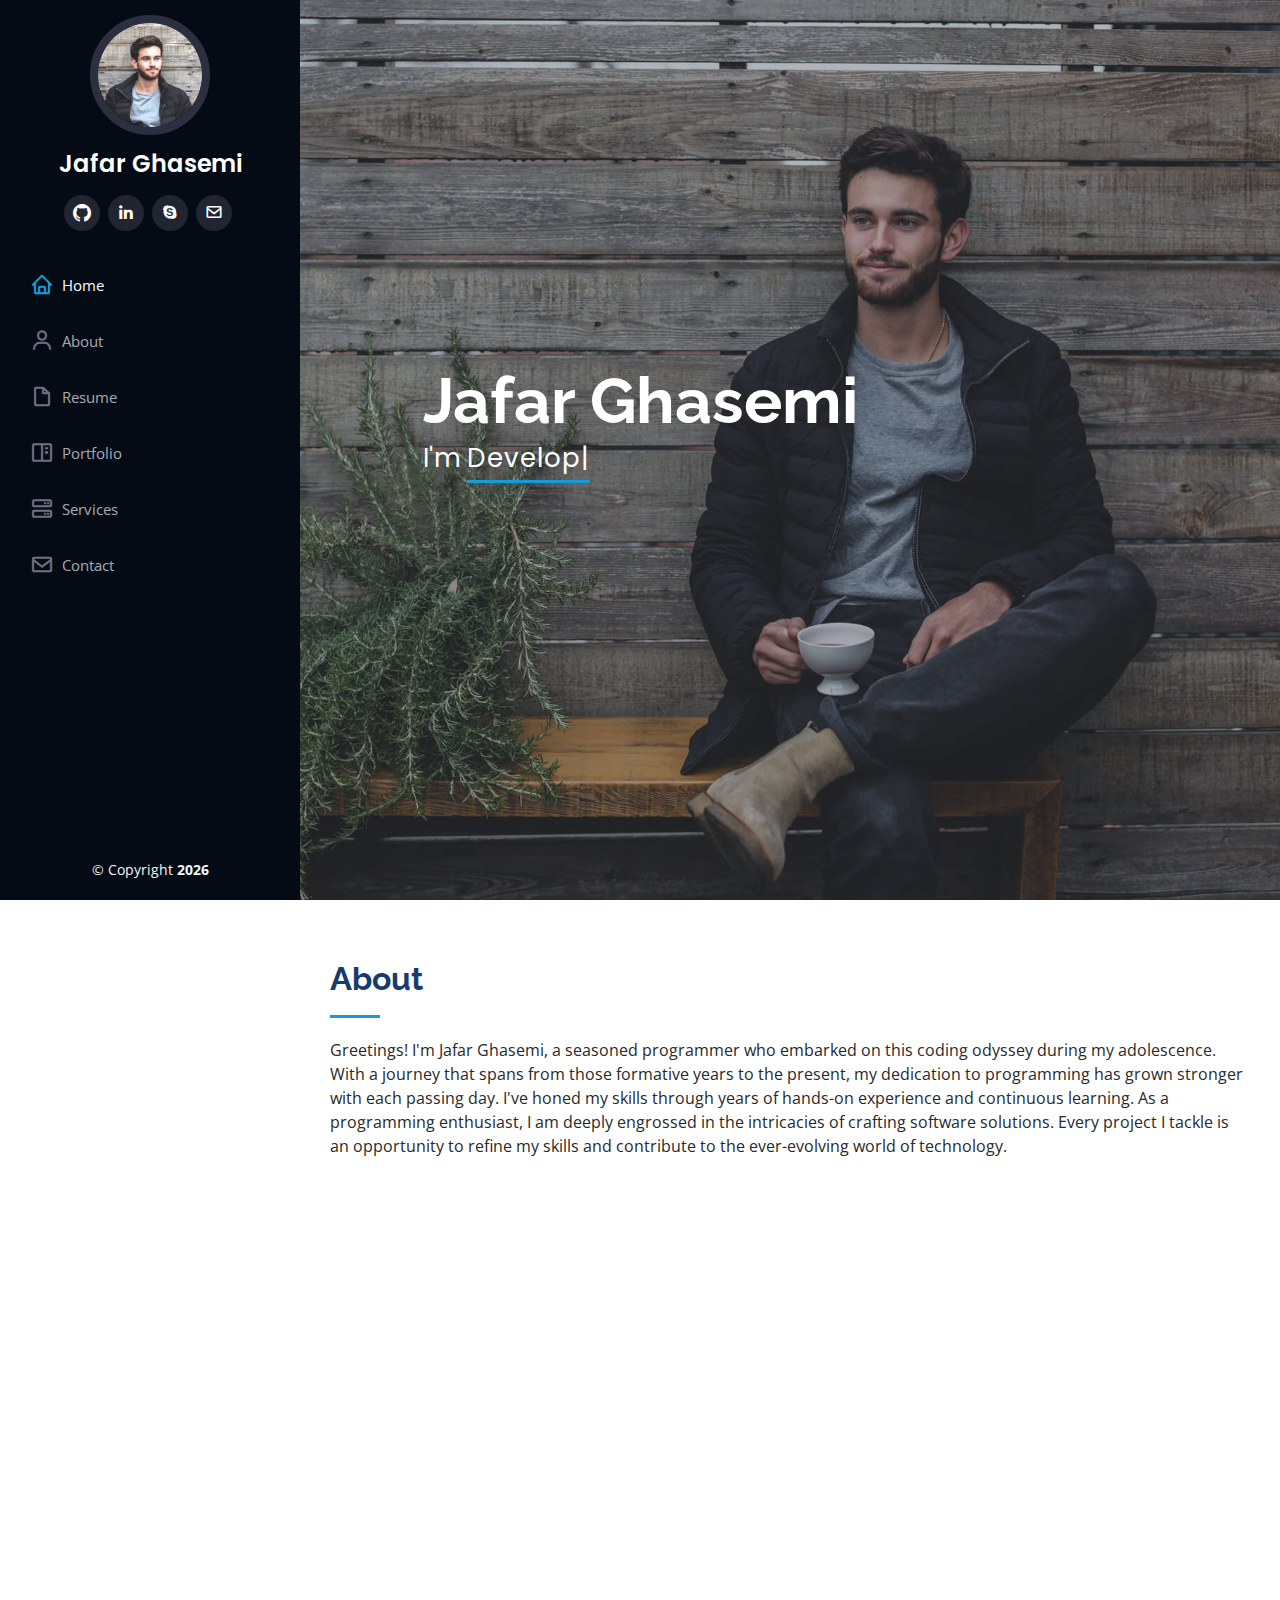
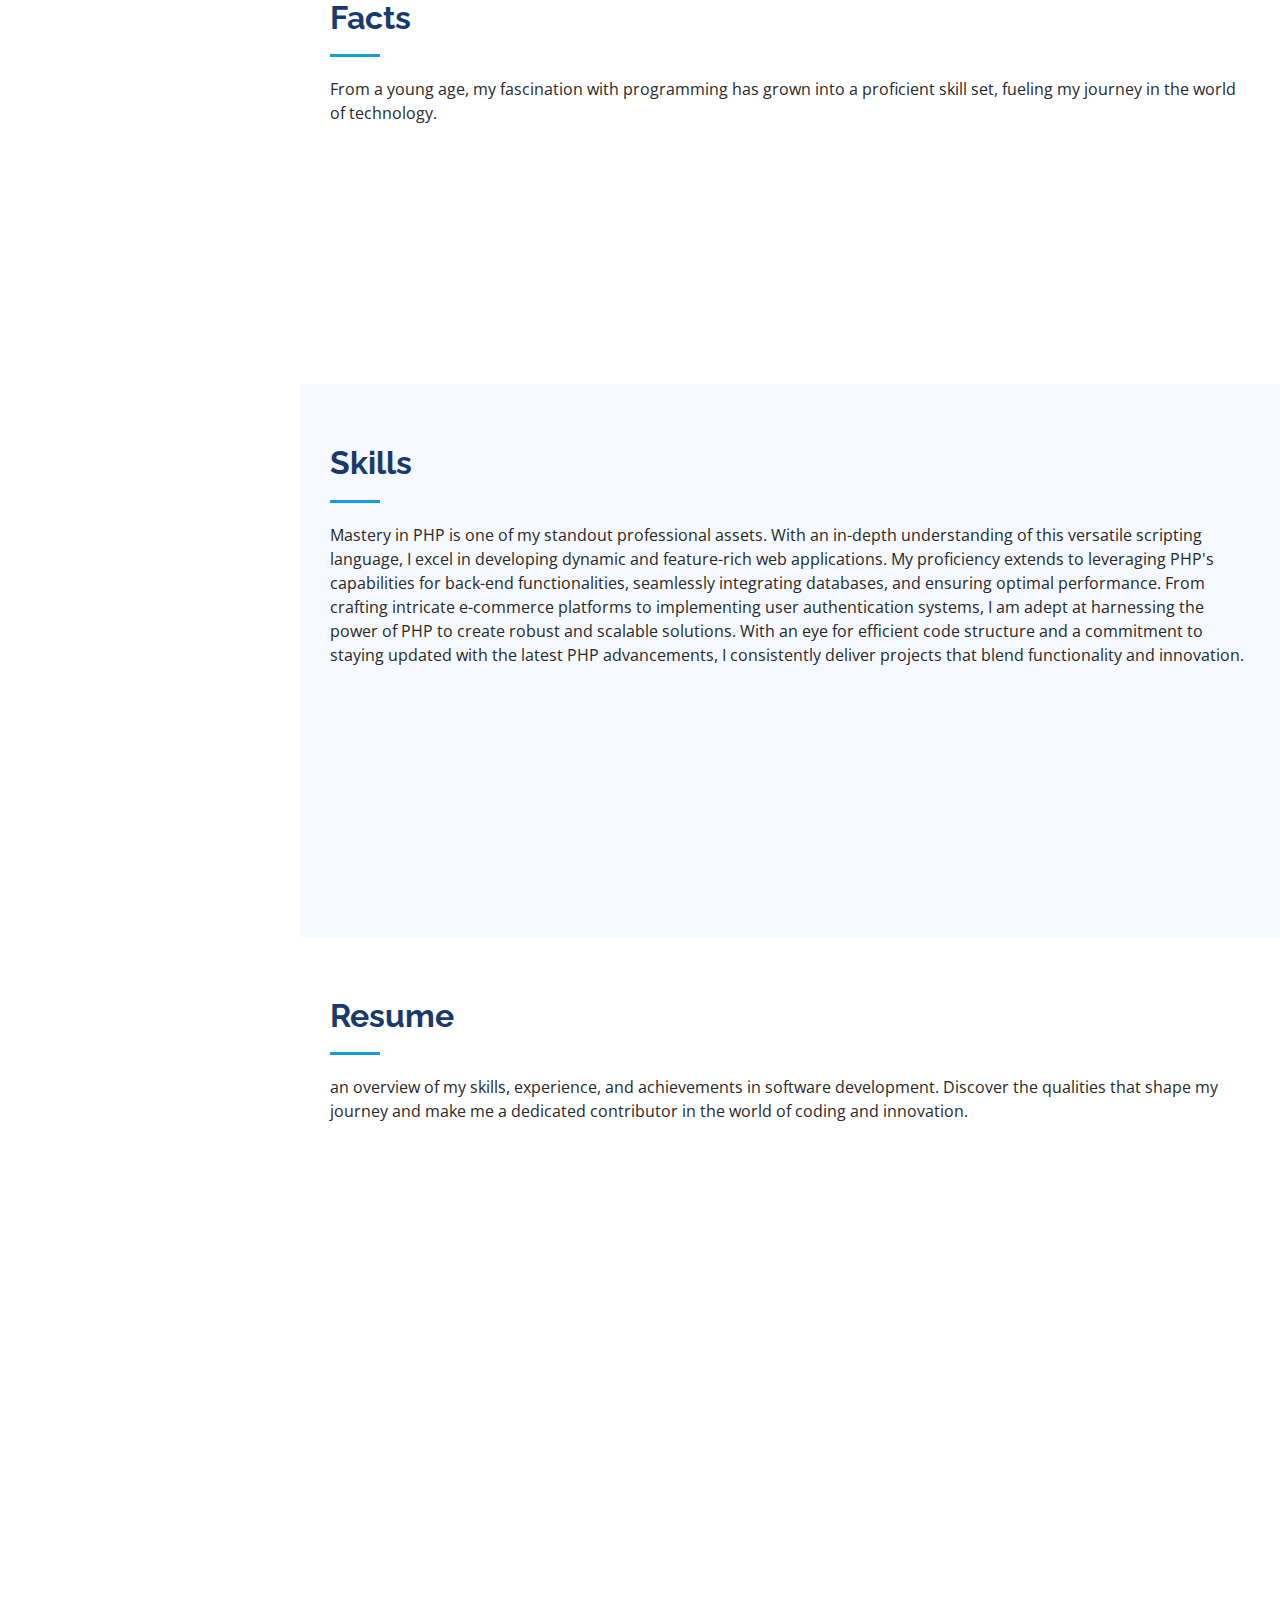
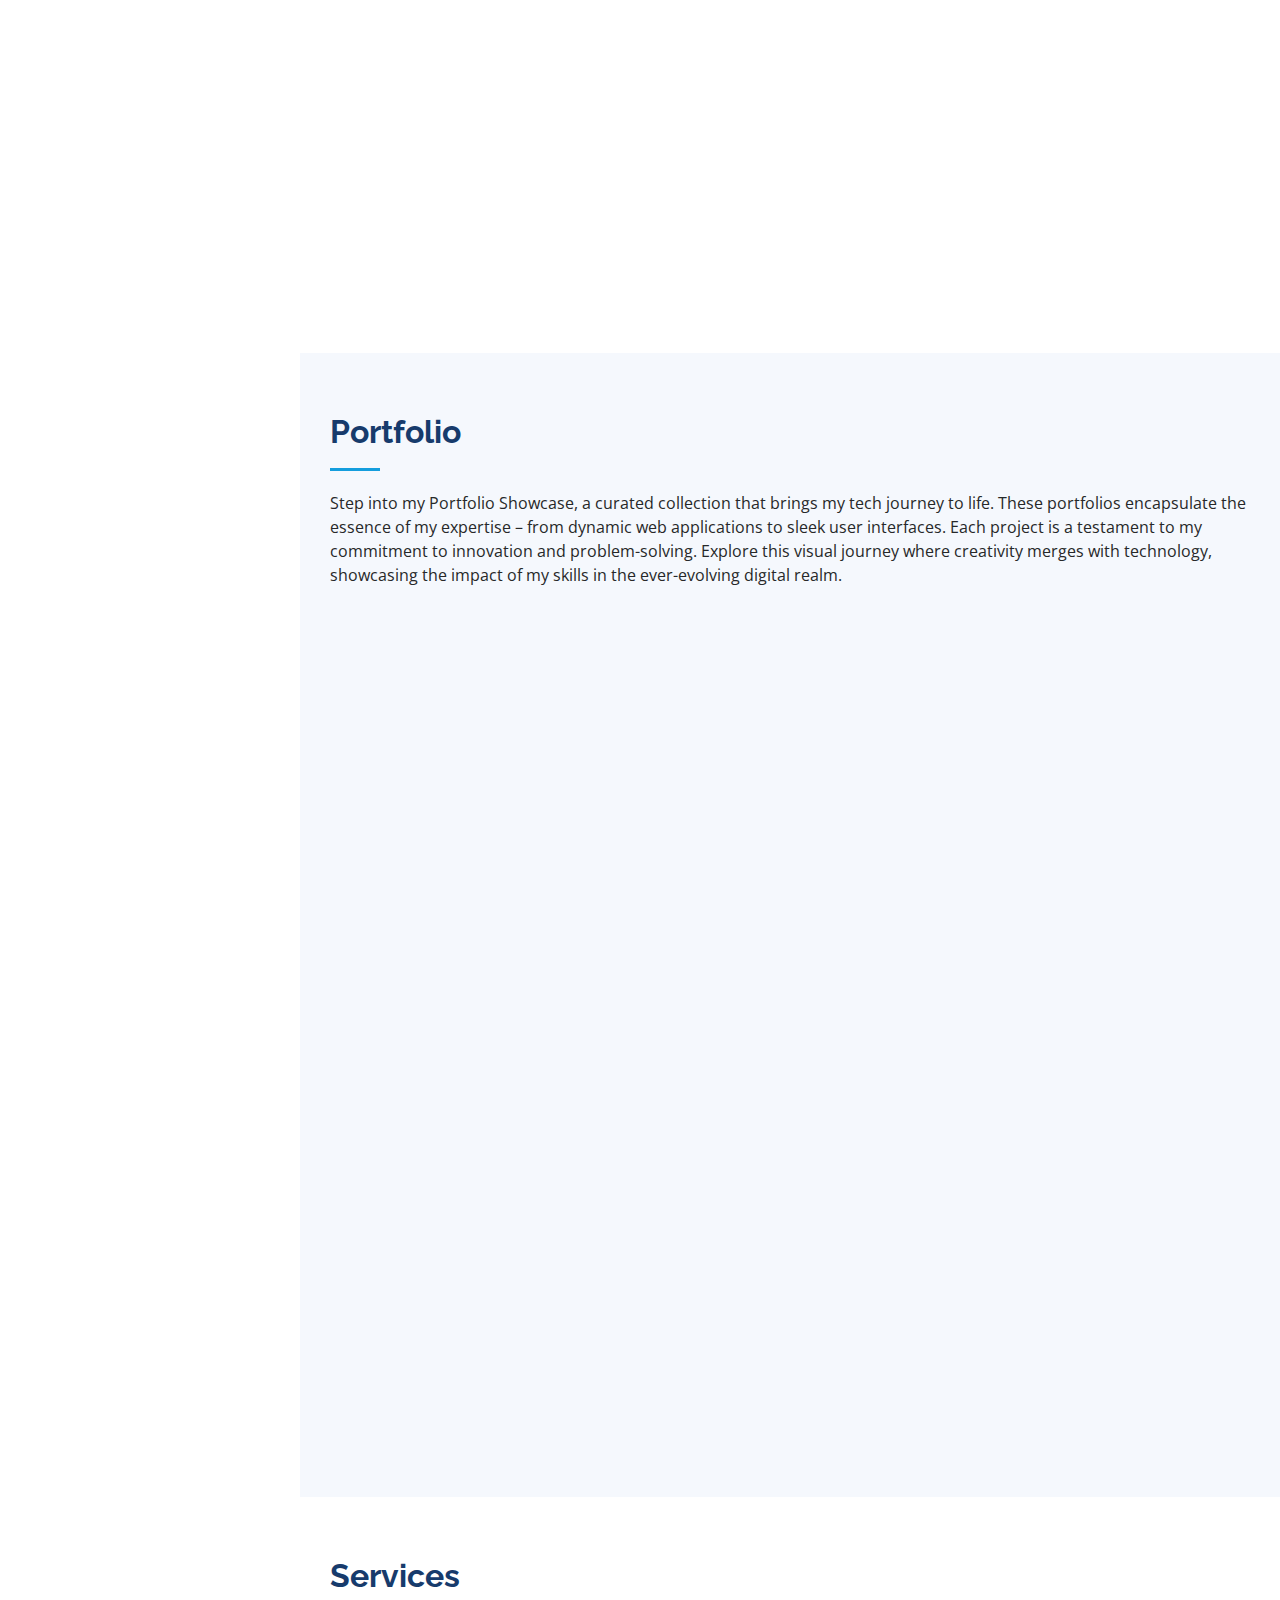
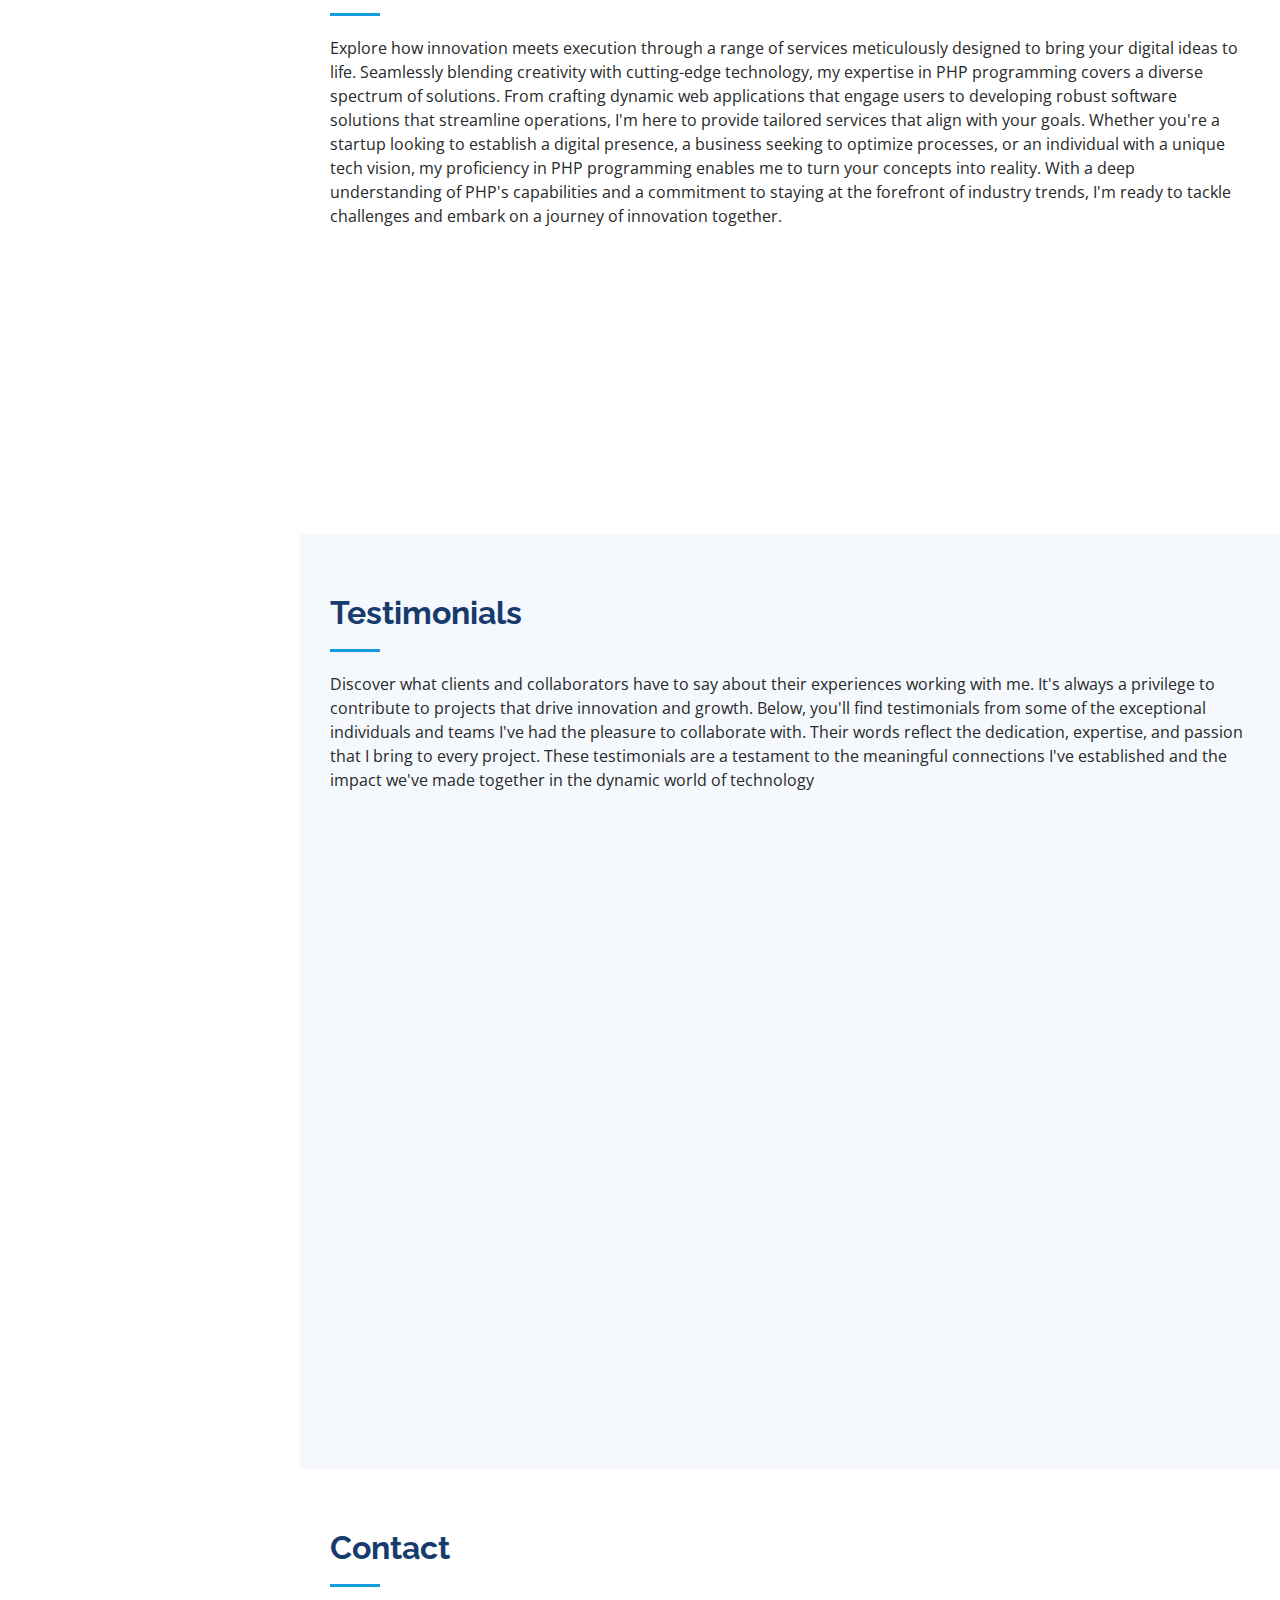
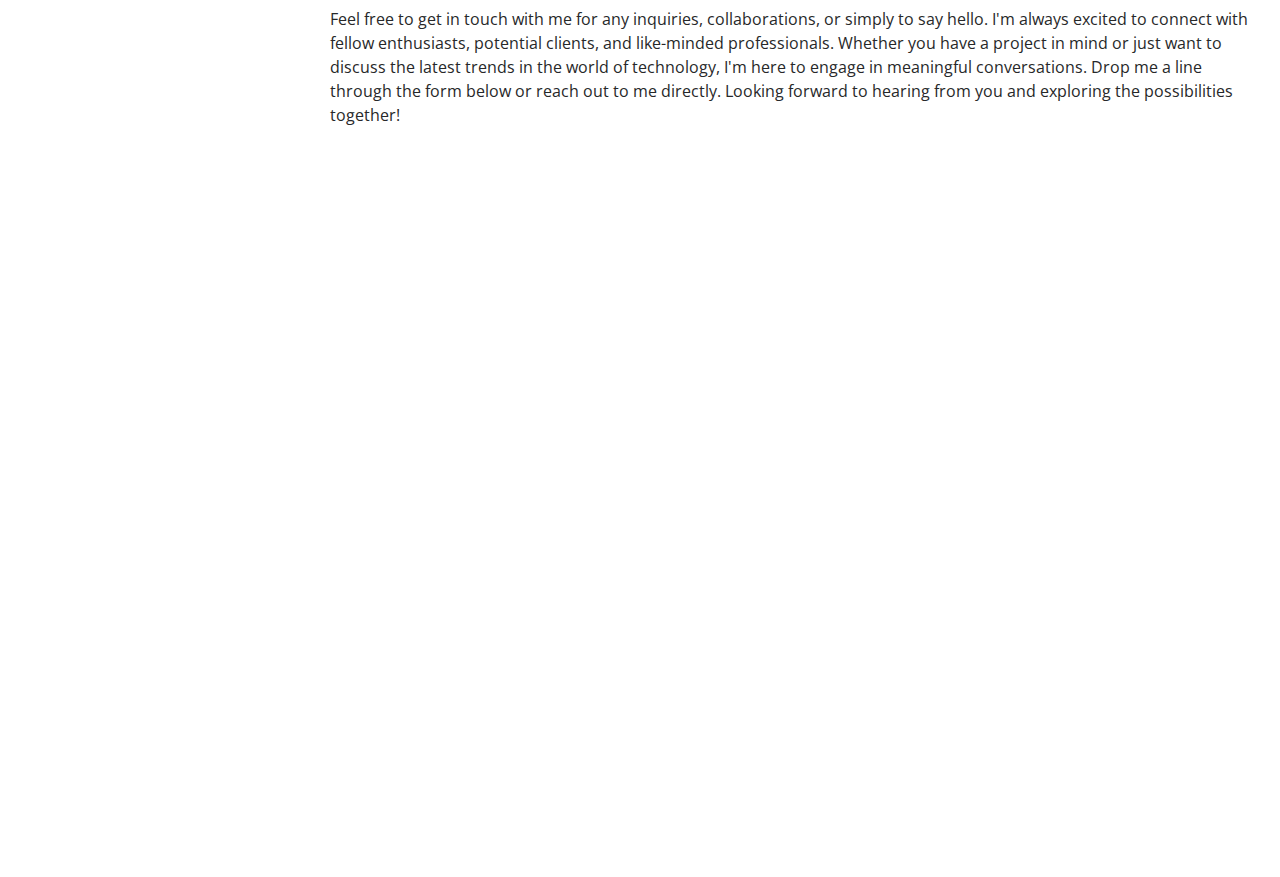
==== commit 000ac468: "update social icons" ====
--- a/index.html
+++ b/index.html
@@ -52,8 +52,10 @@
           <!-- <a href="#" class="twitter"><i class="bx bxl-twitter"></i></a>
           <a href="#" class="facebook"><i class="bx bxl-facebook"></i></a>
           <a href="#" class="instagram"><i class="bx bxl-instagram"></i></a> -->
+          <a href="https://github.com/jafarghasemi" class=""><i class="bx bi-github"></i></a>
+          <a href="https://www.linkedin.com/in/jafar-ghasemi-ir/" class="linkedin"><i class="bx bxl-linkedin"></i></a>
           <a href="live:jafarghasemi66" class="google-plus"><i class="bx bxl-skype"></i></a>
-          <a href="https://www.linkedin.com/in/jafar-ghasemi-ir/" class="linkedin"><i class="bx bxl-linkedin"></i></a>
+          <a href="mailto:jafarghasemi.ir@gmail.com" class=""><i class="bx bx-envelope"></i></a>
         </div>
       </div>
 
@@ -219,14 +221,14 @@
             </div>
 
             <div class="progress">
-              <span class="skill">WordPress/CMS <i class="val">90%</i></span>
+              <span class="skill">WordPress <i class="val">90%</i></span>
               <div class="progress-bar-wrap">
                 <div class="progress-bar" role="progressbar" aria-valuenow="90" aria-valuemin="0" aria-valuemax="100"></div>
               </div>
             </div>
 
             <div class="progress">
-              <span class="skill">Photoshop <i class="val">55%</i></span>
+              <span class="skill">Laravel <i class="val">55%</i></span>
               <div class="progress-bar-wrap">
                 <div class="progress-bar" role="progressbar" aria-valuenow="55" aria-valuemin="0" aria-valuemax="100"></div>
               </div>
@@ -333,7 +335,7 @@
               <img src="assets/img/portfolio/dummy_800x600.jpg" class="img-fluid" alt="">
               <div class="portfolio-links">
                 <a href="assets/img/portfolio/dummy_800x600.jpg" data-gallery="portfolioGallery" class="portfolio-lightbox" title="App 1"><i class="bx bx-plus"></i></a>
-                <a href="portfolio-details.html" title="More Details"><i class="bx bx-link"></i></a>
+                <a href="#" title="More Details"><i class="bx bx-link"></i></a>
               </div>
             </div>
           </div>
@@ -343,7 +345,7 @@
               <img src="assets/img/portfolio/dummy_800x600.jpg" class="img-fluid" alt="">
               <div class="portfolio-links">
                 <a href="assets/img/portfolio/dummy_800x600.jpg" data-gallery="portfolioGallery" class="portfolio-lightbox" title="Web 3"><i class="bx bx-plus"></i></a>
-                <a href="portfolio-details.html" title="More Details"><i class="bx bx-link"></i></a>
+                <a href="#" title="More Details"><i class="bx bx-link"></i></a>
               </div>
             </div>
           </div>
@@ -353,7 +355,7 @@
               <img src="assets/img/portfolio/dummy_800x600.jpg" class="img-fluid" alt="">
               <div class="portfolio-links">
                 <a href="assets/img/portfolio/dummy_800x600.jpg" data-gallery="portfolioGallery" class="portfolio-lightbox" title="App 2"><i class="bx bx-plus"></i></a>
-                <a href="portfolio-details.html" title="More Details"><i class="bx bx-link"></i></a>
+                <a href="#" title="More Details"><i class="bx bx-link"></i></a>
               </div>
             </div>
           </div>
@@ -363,7 +365,7 @@
               <img src="assets/img/portfolio/dummy_800x600.jpg" class="img-fluid" alt="">
               <div class="portfolio-links">
                 <a href="assets/img/portfolio/dummy_800x600.jpg" data-gallery="portfolioGallery" class="portfolio-lightbox" title="Card 2"><i class="bx bx-plus"></i></a>
-                <a href="portfolio-details.html" title="More Details"><i class="bx bx-link"></i></a>
+                <a href="#" title="More Details"><i class="bx bx-link"></i></a>
               </div>
             </div>
           </div>
@@ -373,7 +375,7 @@
               <img src="assets/img/portfolio/dummy_800x600.jpg" class="img-fluid" alt="">
               <div class="portfolio-links">
                 <a href="assets/img/portfolio/dummy_800x600.jpg" data-gallery="portfolioGallery" class="portfolio-lightbox" title="Web 2"><i class="bx bx-plus"></i></a>
-                <a href="portfolio-details.html" title="More Details"><i class="bx bx-link"></i></a>
+                <a href="#" title="More Details"><i class="bx bx-link"></i></a>
               </div>
             </div>
           </div>
@@ -383,7 +385,7 @@
               <img src="assets/img/portfolio/dummy_800x600.jpg" class="img-fluid" alt="">
               <div class="portfolio-links">
                 <a href="assets/img/portfolio/dummy_800x600.jpg" data-gallery="portfolioGallery" class="portfolio-lightbox" title="App 3"><i class="bx bx-plus"></i></a>
-                <a href="portfolio-details.html" title="More Details"><i class="bx bx-link"></i></a>
+                <a href="#" title="More Details"><i class="bx bx-link"></i></a>
               </div>
             </div>
           </div>
@@ -393,7 +395,7 @@
               <img src="assets/img/portfolio/dummy_800x600.jpg" class="img-fluid" alt="">
               <div class="portfolio-links">
                 <a href="assets/img/portfolio/dummy_800x600.jpg" data-gallery="portfolioGallery" class="portfolio-lightbox" title="Card 1"><i class="bx bx-plus"></i></a>
-                <a href="portfolio-details.html" title="More Details"><i class="bx bx-link"></i></a>
+                <a href="#" title="More Details"><i class="bx bx-link"></i></a>
               </div>
             </div>
           </div>
@@ -403,7 +405,7 @@
               <img src="assets/img/portfolio/dummy_800x600.jpg" class="img-fluid" alt="">
               <div class="portfolio-links">
                 <a href="assets/img/portfolio/dummy_800x600.jpg" data-gallery="portfolioGallery" class="portfolio-lightbox" title="Card 3"><i class="bx bx-plus"></i></a>
-                <a href="portfolio-details.html" title="More Details"><i class="bx bx-link"></i></a>
+                <a href="#" title="More Details"><i class="bx bx-link"></i></a>
               </div>
             </div>
           </div>
@@ -413,7 +415,7 @@
               <img src="assets/img/portfolio/dummy_800x600.jpg" class="img-fluid" alt="">
               <div class="portfolio-links">
                 <a href="assets/img/portfolio/dummy_800x600.jpg" data-gallery="portfolioGallery" class="portfolio-lightbox" title="Web 3"><i class="bx bx-plus"></i></a>
-                <a href="portfolio-details.html" title="More Details"><i class="bx bx-link"></i></a>
+                <a href="#" title="More Details"><i class="bx bx-link"></i></a>
               </div>
             </div>
           </div>
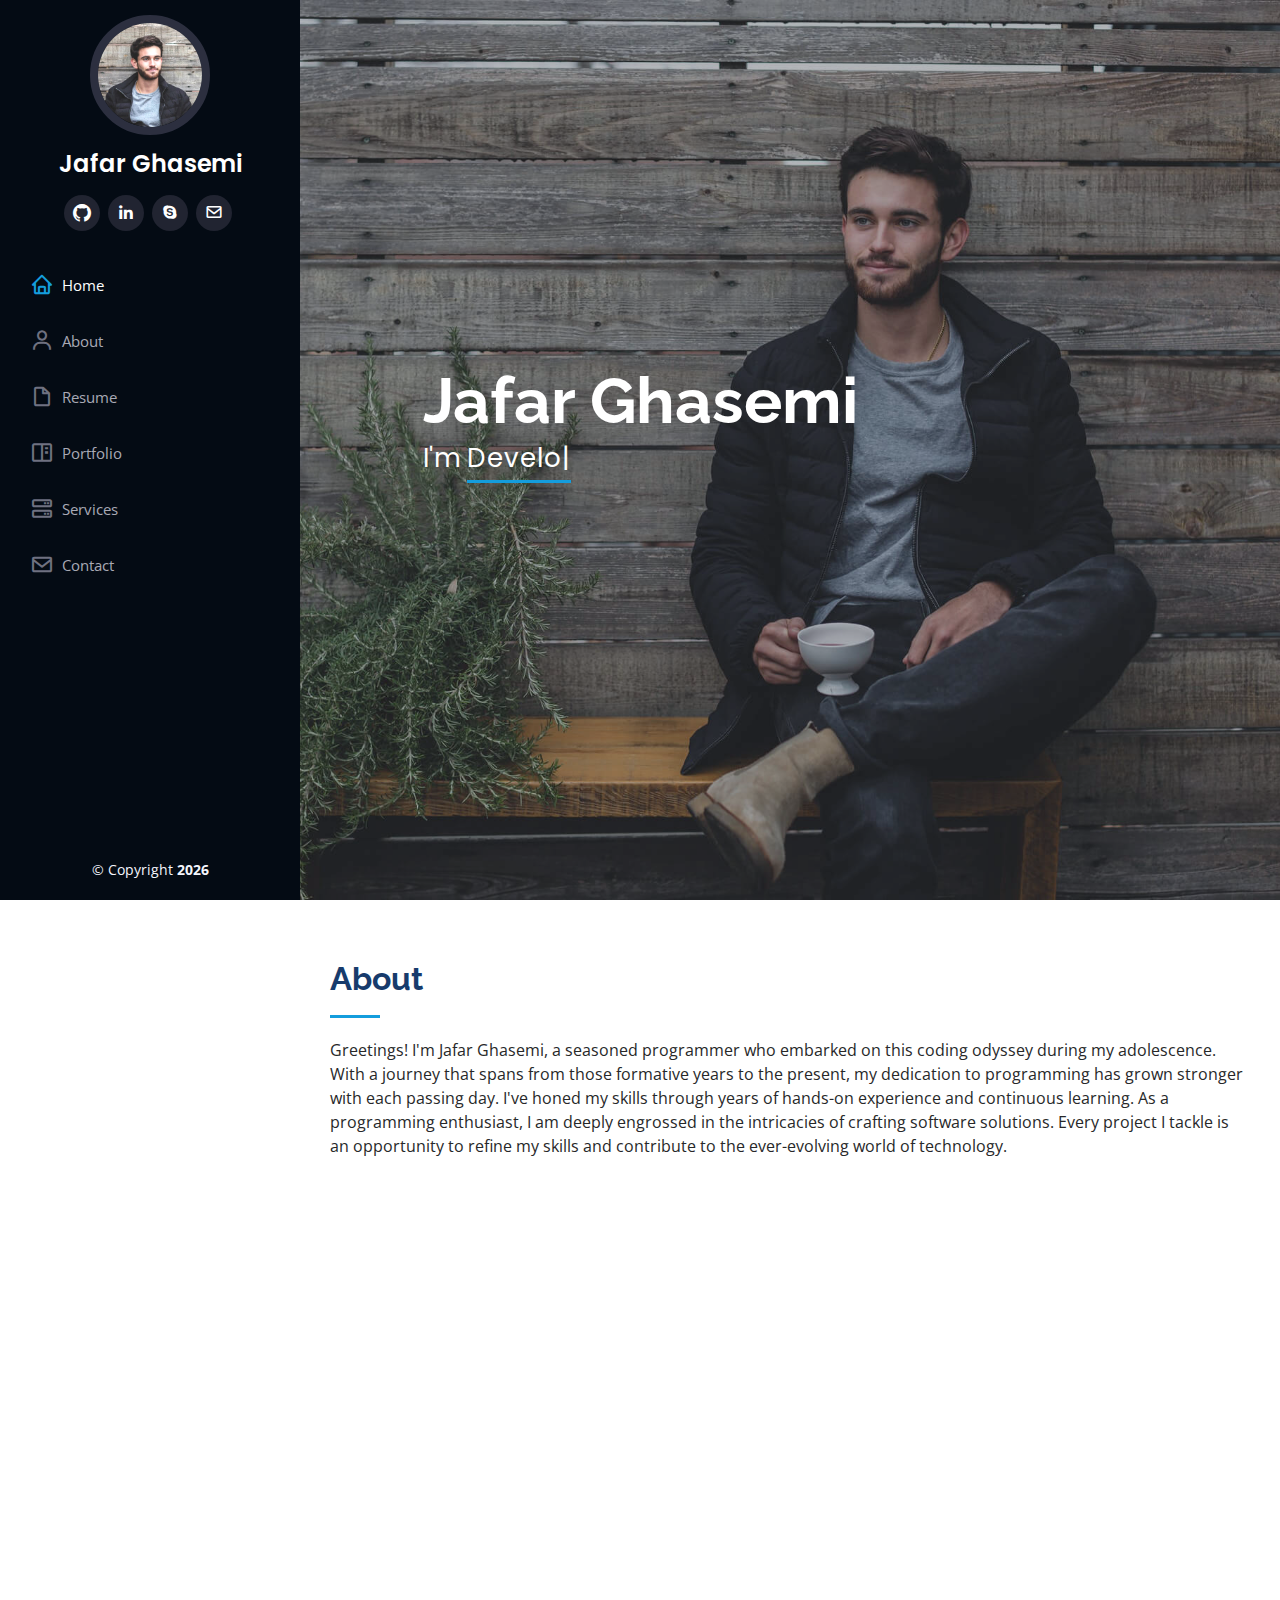
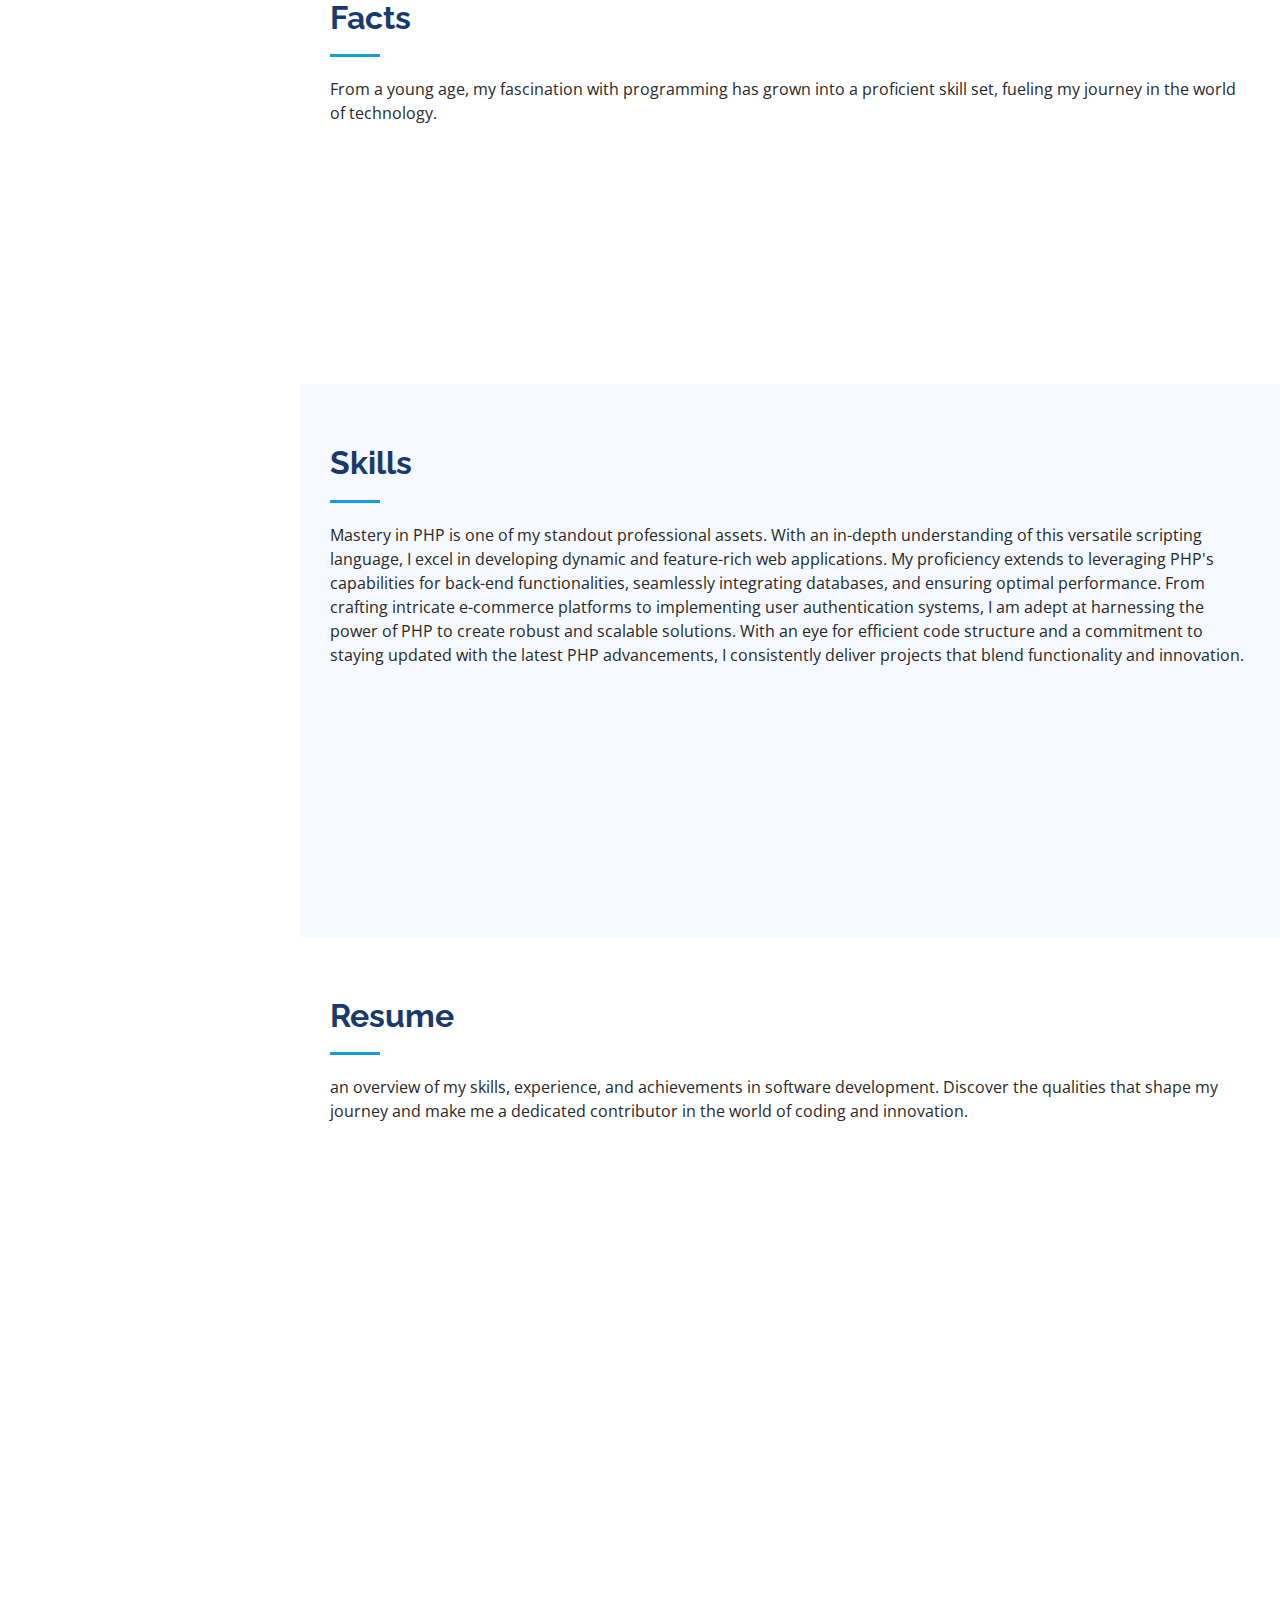
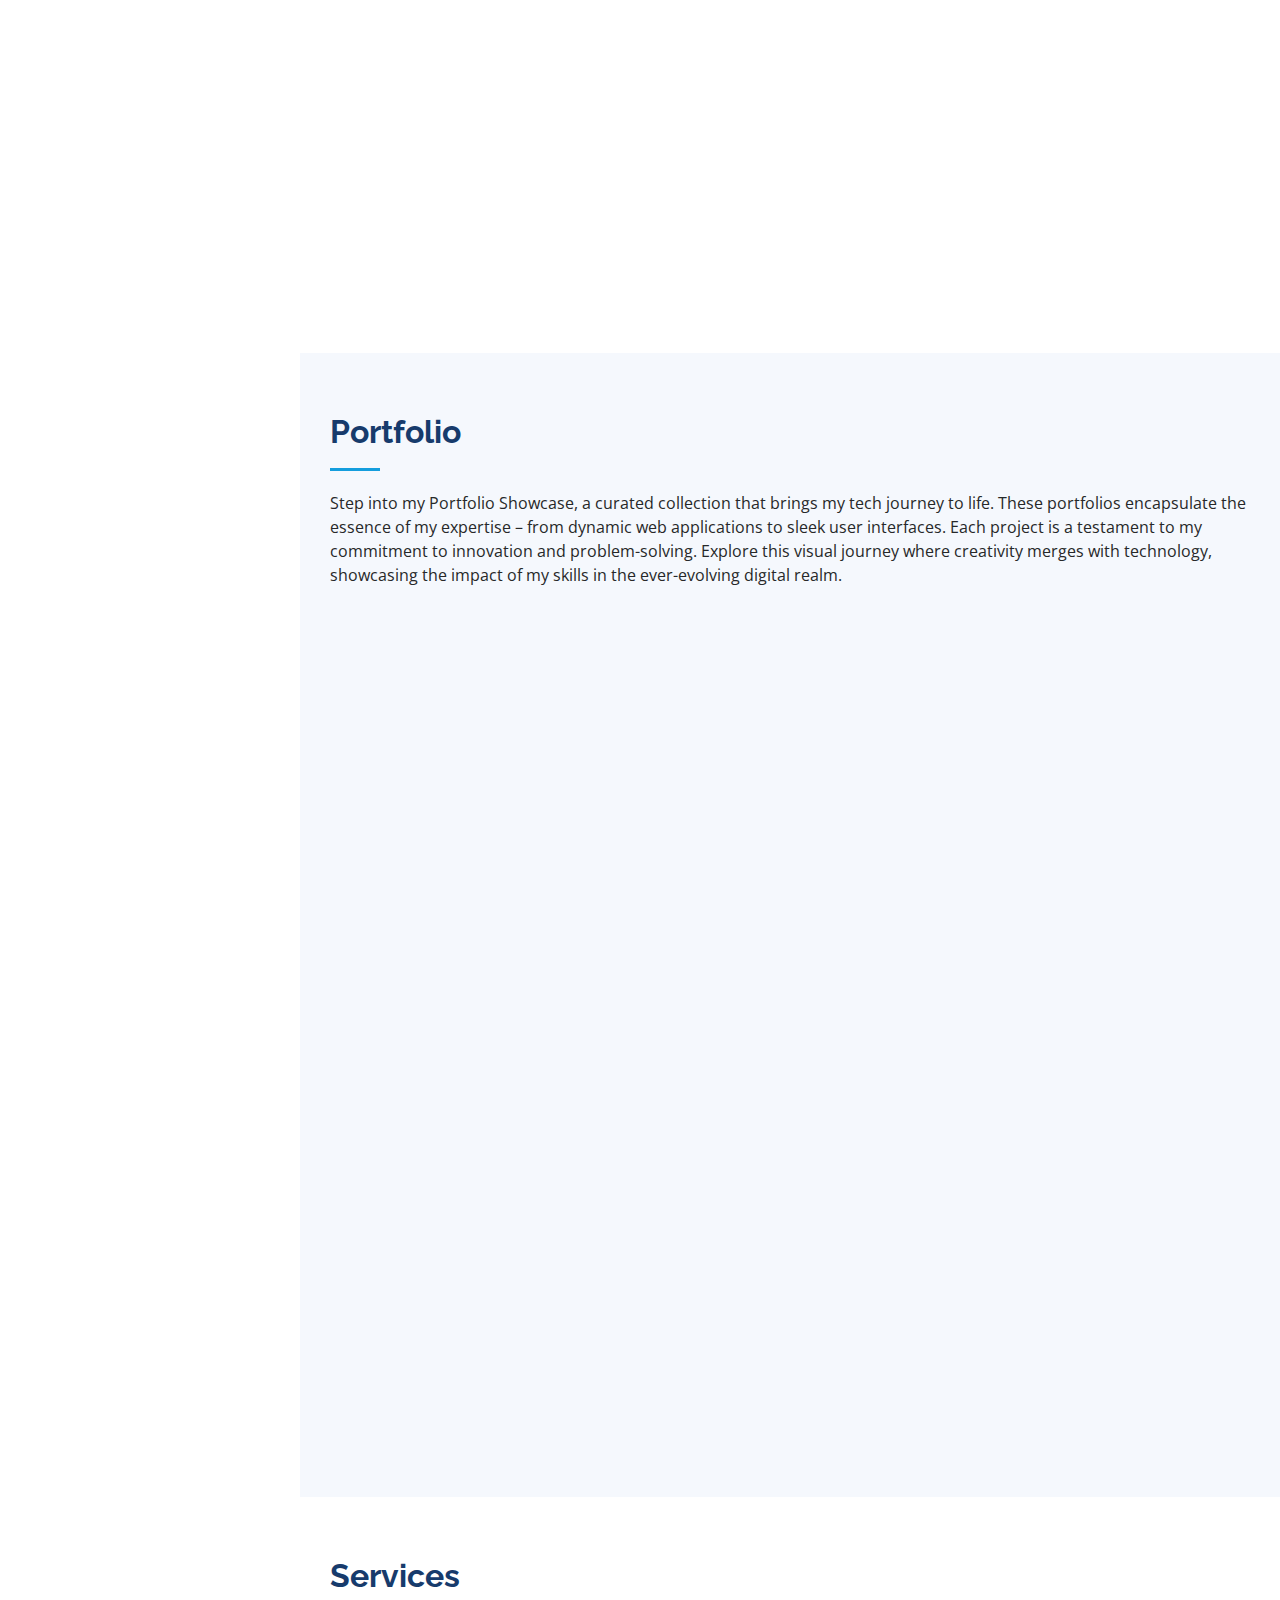
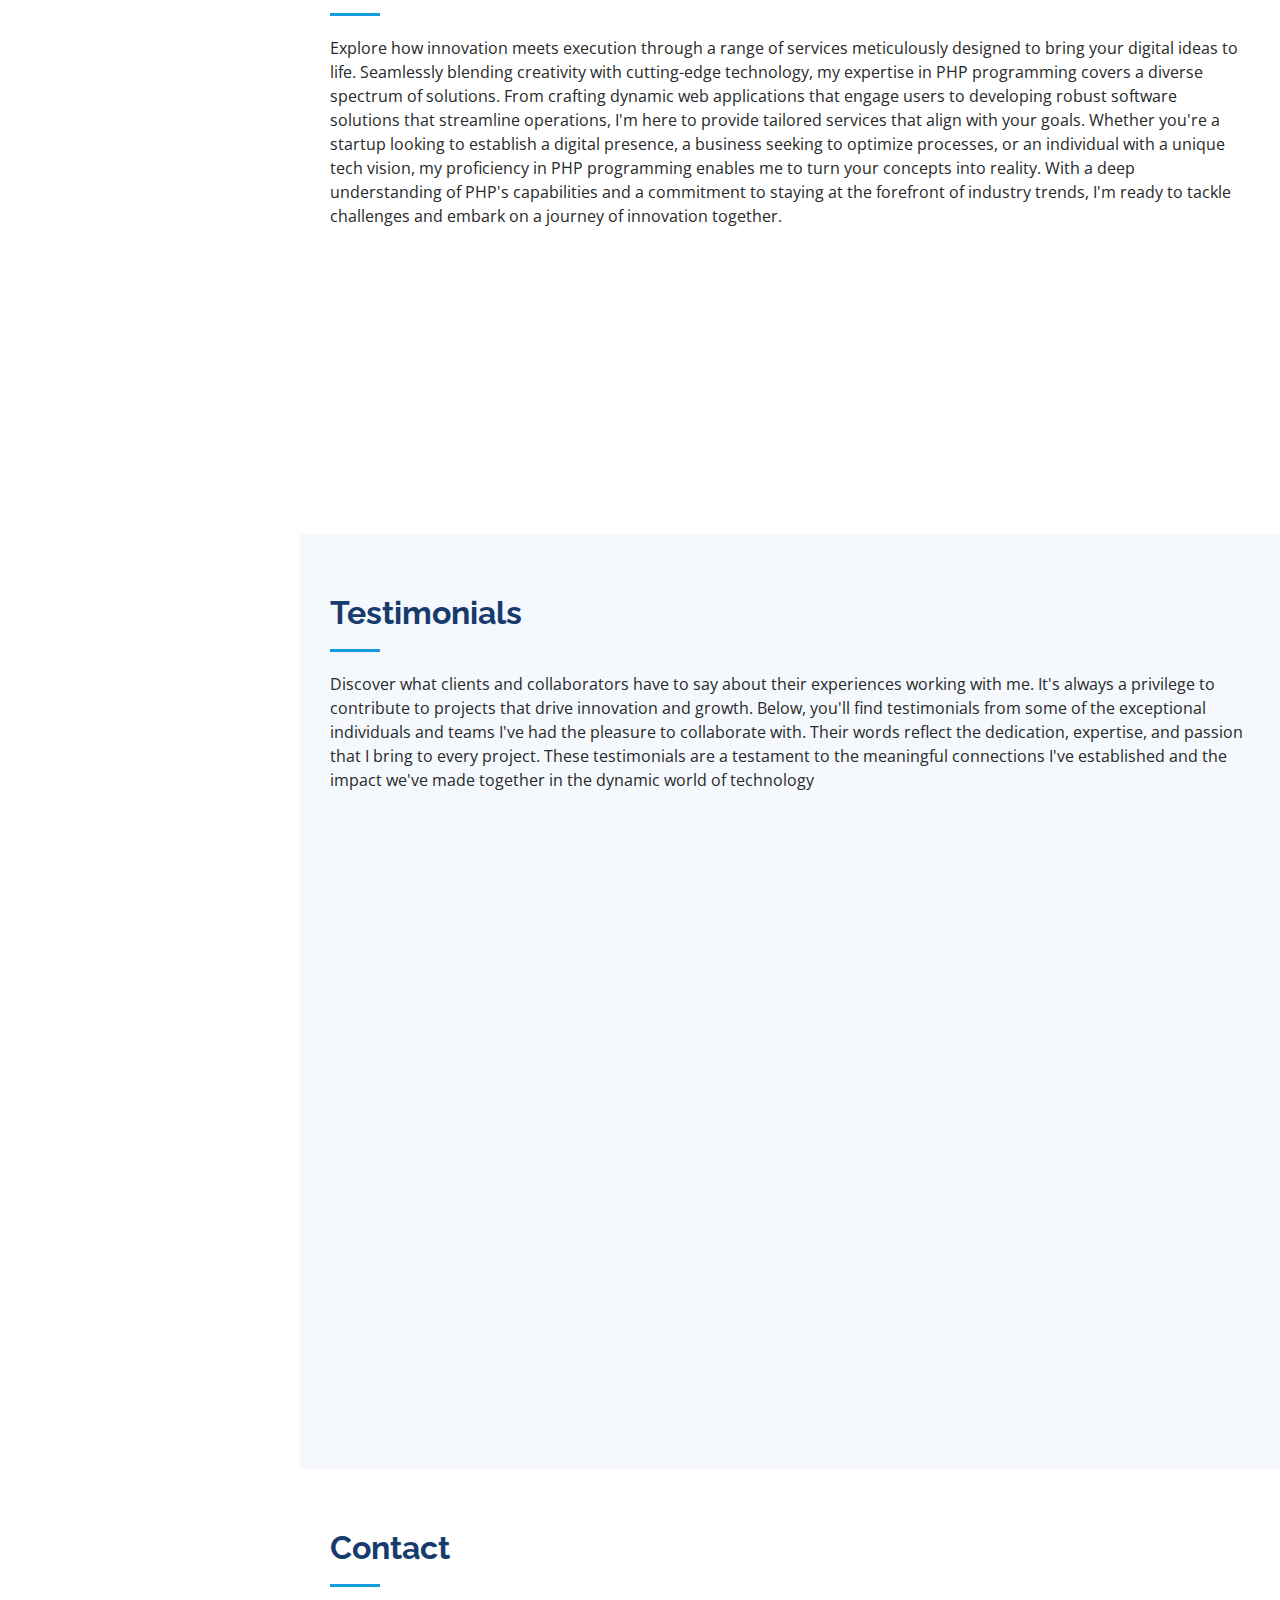
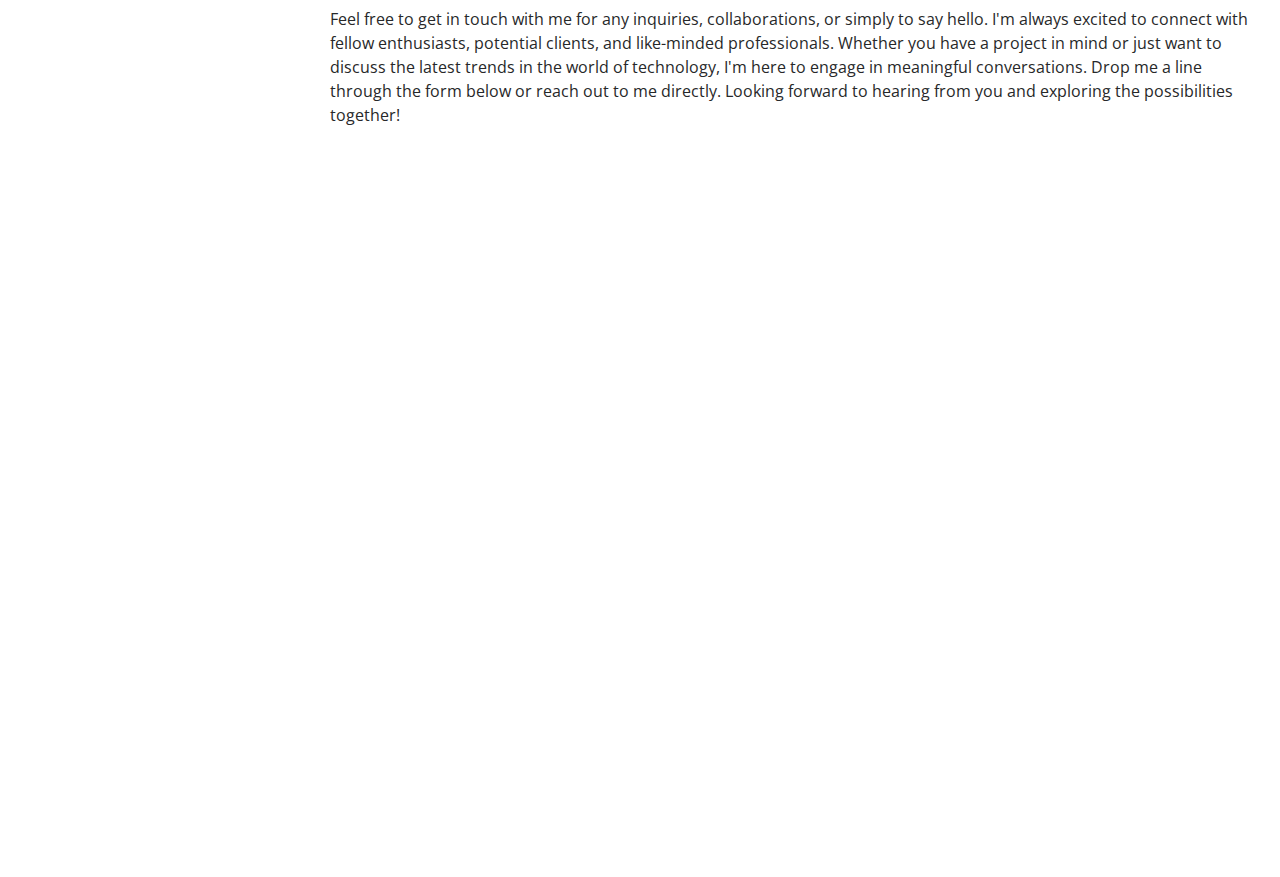
==== commit 2e674cd7: "fix icons" ====
--- a/index.html
+++ b/index.html
@@ -52,10 +52,10 @@
           <!-- <a href="#" class="twitter"><i class="bx bxl-twitter"></i></a>
           <a href="#" class="facebook"><i class="bx bxl-facebook"></i></a>
           <a href="#" class="instagram"><i class="bx bxl-instagram"></i></a> -->
-          <a href="https://github.com/jafarghasemi" class=""><i class="bx bi-github"></i></a>
+          <a href="https://github.com/jafarghasemi" class="github"><i class="bx bi-github"></i></a>
           <a href="https://www.linkedin.com/in/jafar-ghasemi-ir/" class="linkedin"><i class="bx bxl-linkedin"></i></a>
-          <a href="live:jafarghasemi66" class="google-plus"><i class="bx bxl-skype"></i></a>
-          <a href="mailto:jafarghasemi.ir@gmail.com" class=""><i class="bx bx-envelope"></i></a>
+          <a href="skype:jafarghasemi66?chat" class="skype"><i class="bx bxl-skype"></i></a>
+          <a href="mailto:jafarghasemi.ir@gmail.com" class="mail"><i class="bx bx-envelope"></i></a>
         </div>
       </div>
 
@@ -566,7 +566,7 @@
           </div>
 
           <div class="col-lg-7 mt-5 mt-lg-0 d-flex align-items-stretch">
-            <form action="forms/contact.php" method="post" role="form" class="php-email-form">
+            <form action="?" method="post" role="form" class="php-email-form">
               <div class="row">
                 <div class="form-group col-md-6">
                   <label for="name">Your Name</label>
